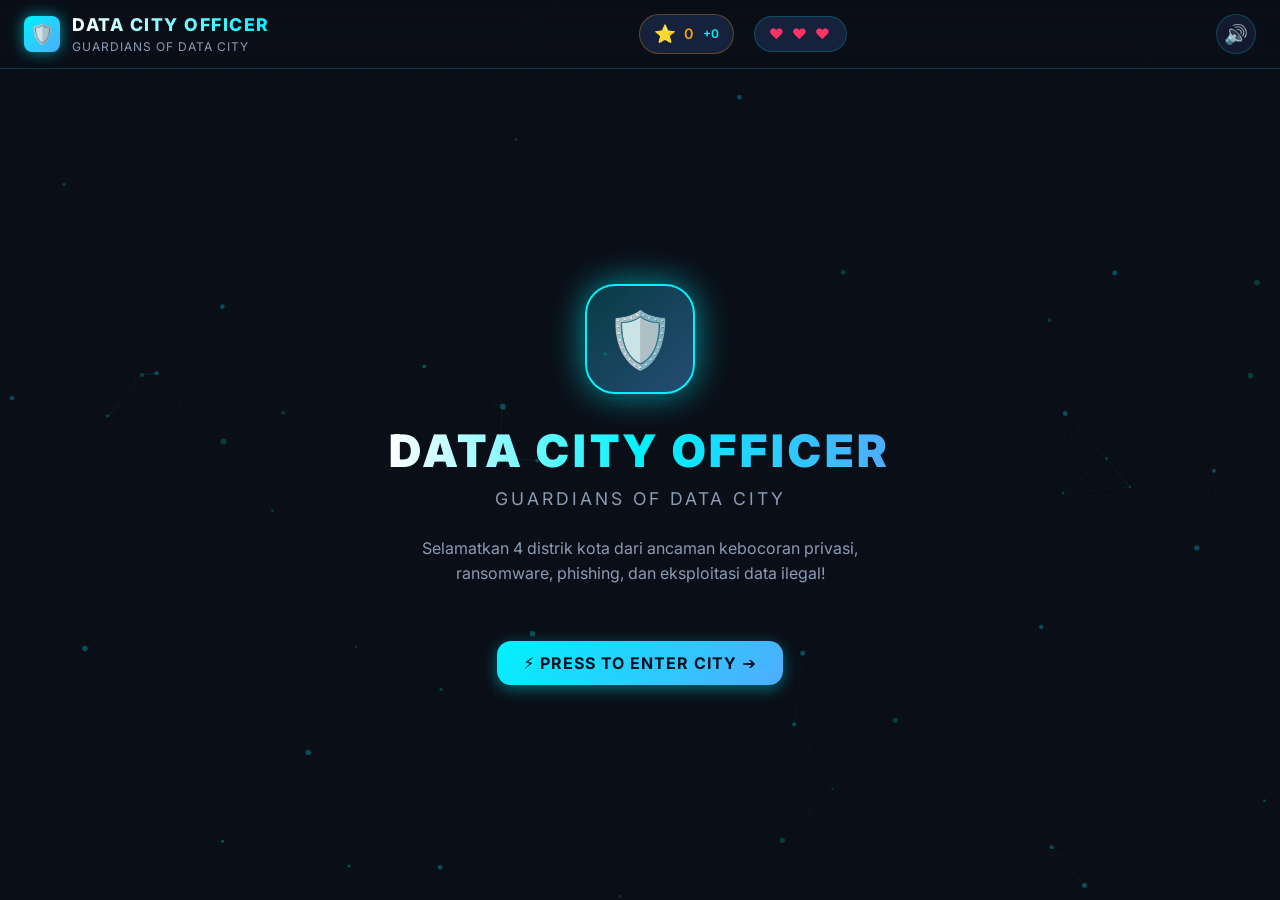
==== index.html @ 6c14eeb2 "initial commit" ====
<!DOCTYPE html>
<html lang="id">

<head>
  <meta charset="UTF-8">
  <meta name="viewport" content="width=device-width, initial-scale=1.0, maximum-scale=1.0, user-scalable=no">
  <title>DATA CITY OFFICER: Guardians of Data City</title>
  <meta name="description"
    content="Game 2D edukatif cybersecurity dan data privacy berbasis browser. Selamatkan Data City dari kebocoran dan penyalahgunaan data!">
  <meta name="keywords" content="cybersecurity game, data privacy, trivia, edukasi keamanan data, data city officer">

  <!-- Modern Font -->
  <link rel="preconnect" href="https://fonts.googleapis.com">
  <link rel="preconnect" href="https://fonts.gstatic.com" crossorigin>
  <link
    href="https://fonts.googleapis.com/css2?family=Inter:wght@400;600;700;800;900&family=JetBrains+Mono:wght@700;800&display=swap"
    rel="stylesheet">

  <!-- Stylesheets -->
  <link rel="stylesheet" href="css/style.css">
  <link rel="stylesheet" href="css/animations.css">
  <link rel="stylesheet" href="css/menu.css">
  <link rel="stylesheet" href="css/map.css">
  <link rel="stylesheet" href="css/quiz.css">
  <link rel="stylesheet" href="css/city.css">
</head>

<body>

  <!-- Cyber Background Canvas -->
  <canvas id="bg-canvas"></canvas>

  <!-- Confetti Canvas -->
  <canvas id="confetti-canvas"></canvas>

  <!-- Red Strobe Overlay for Data Breach -->
  <div id="breach-overlay"></div>

  <!-- Game Over Narrative -->
  <div class="game-over-overlay" id="game-over-overlay" role="alertdialog" aria-modal="true" aria-labelledby="game-over-title" aria-describedby="game-over-narrative" hidden>
    <div class="game-over-narrative" id="game-over-narrative" aria-live="assertive">
      <h2 id="game-over-title">GAME OVER</h2>
      <p class="game-over-line game-over-line-one">Firewall kota gagal bertahan.</p>
      <p class="game-over-line game-over-line-two">Data warga dan informasi pribadi mereka telah bocor ke pihak yang tidak berwenang.</p>
      <p class="game-over-line game-over-line-three">Operasi gagal. Data City berada dalam kondisi darurat.</p>
      <p class="game-over-line game-over-return">Mengembalikanmu ke menu utama...</p>
    </div>
  </div>

  <!-- Toast Notifications Container -->
  <div id="toast-container" aria-live="polite"></div>

  <!-- Main Game Container -->
  <div id="game-app">

    <!-- Global Top Navigation Header -->
    <header class="game-header">
      <div class="header-brand" id="header-brand-logo" role="button" tabindex="0" title="Kembali ke Menu Utama">
        <div class="badge-logo">🛡️</div>
        <div class="brand-titles">
          <span class="brand-title">Data City Officer</span>
          <span class="brand-subtitle">Guardians of Data City</span>
        </div>
      </div>

      <div class="header-stats">
        <div class="stat-pill score-pill" title="Base Score dan Speed Bonus">
          <span class="icon">⭐</span>
          <span id="header-score-val">0</span>
          <span id="header-speed-val" style="font-size:0.75rem; color:var(--cyan); margin-left:2px;">+0</span>
        </div>
        <div class="stat-pill lives-pill" title="Nyawa Officer">
          <span id="header-lives-val">❤️ ❤️ ❤️</span>
        </div>
      </div>

      <div class="header-controls">
        <button class="btn-icon" id="btn-sound-toggle" aria-label="Toggle Sound" title="Suara On/Off">
          🔊
        </button>
      </div>
    </header>

    <!-- Screens Viewport Container -->
    <main id="screens-viewport">

      <!-- ===================================================================
           1. SPLASH SCREEN
           =================================================================== -->
      <section id="screen-splash" class="game-screen active">
        <div class="splash-badge">🛡️</div>
        <div>
          <h1 class="splash-title">DATA CITY OFFICER</h1>
          <p class="splash-subtitle">GUARDIANS OF DATA CITY</p>
        </div>
        <p style="color:var(--text-muted); max-width:480px; font-size:1rem; line-height:1.6;">
          Selamatkan 4 distrik kota dari ancaman kebocoran privasi, ransomware, phishing, dan eksploitasi data ilegal!
        </p>
        <button class="btn-primary splash-press-btn" id="btn-splash-enter">
          ⚡ PRESS TO ENTER CITY ➔
        </button>
      </section>

      <!-- ===================================================================
           2. MAIN MENU SCREEN
           =================================================================== -->
      <section id="screen-menu" class="game-screen">
        <div class="menu-layout">
          <!-- Hero Character Display -->
          <div class="menu-hero">
            <div class="character-card">
              <div class="character-avatar-wrapper floating-anim">
                <!-- SVG Avatar inserted via JS -->
              </div>
              <div class="hero-officer-info">
                <div class="hero-officer-name">Data City Officer</div>
                <div class="hero-officer-role">Cyber Defense Squad</div>
              </div>
            </div>
          </div>

          <!-- Menu Options -->
          <div class="menu-content">
            <div class="menu-header-group">
              <h2 class="menu-main-title">DATA CITY OFFICER</h2>
              <div class="menu-sub-title">GUARDIANS OF DATA CITY</div>
            </div>

            <div class="menu-nav-list">
              <button class="btn-primary menu-btn" id="btn-menu-start">
                <span class="btn-icon-prefix">🚀</span> START NEW MISSION
              </button>
              <button class="btn-secondary menu-btn" id="btn-menu-continue" disabled>
                <span class="btn-icon-prefix">▶️</span> CONTINUE MISSION
              </button>
              <button class="btn-secondary menu-btn" id="btn-menu-tutorial">
                <span class="btn-icon-prefix">📖</span> TUTORIAL & BRIEFING
              </button>
              <button class="btn-secondary menu-btn" id="btn-menu-how">
                <span class="btn-icon-prefix">❓</span> HOW TO PLAY & RULES
              </button>
              <button class="btn-secondary menu-btn" id="btn-menu-settings">
                <span class="btn-icon-prefix">⚙️</span> SETTINGS & STORAGE
              </button>
            </div>

            <div class="menu-footer-info">
              <span>v1.0 Standard Web Game</span>
              <span>4 Districts • 40 Questions</span>
            </div>
          </div>
        </div>
      </section>

      <!-- ===================================================================
           3. TUTORIAL SCREEN
           =================================================================== -->
      <section id="screen-tutorial" class="game-screen">
        <div class="tutorial-card">
          <div class="tutorial-header">
            <h2 style="font-size:1.3rem; color:#fff; display:flex; align-items:center; gap:8px;">
              🛡️ PANDUAN PETUGAS KEAMANAN DATA
            </h2>
            <div class="tutorial-step-indicator" id="tutorial-step-indicator">
              PANDUAN 1 / 6
            </div>
          </div>

          <!-- Slide 1: Cara Menjawab & Keyboard -->
          <div class="tutorial-slide active">
            <div class="tutorial-slide-title">
              <span>🎮</span> 1. Cara Menjawab & Kontrol
            </div>
            <p class="tutorial-slide-desc">
              Pilih salah satu dari 4 opsi jawaban terbaik berdasarkan prinsip keamanan data dan privasi. Kamu dapat
              mengklik jawaban langsung atau menggunakan tombol keyboard:
            </p>
            <div class="tutorial-visual-box">
              <div class="tutorial-key-list">
                <span class="key-badge">1 / A</span> Pilihan A
                <span class="key-badge">2 / B</span> Pilihan B
                <span class="key-badge">3 / C</span> Pilihan C
                <span class="key-badge">4 / D</span> Pilihan D
              </div>
            </div>
          </div>

          <!-- Slide 2: Timer 1:30 Menit -->
          <div class="tutorial-slide">
            <div class="tutorial-slide-title">
              <span>⏱️</span> 2. Batas Waktu 1:30 Menit & Speed Bonus
            </div>
            <p class="tutorial-slide-desc">
              Setiap pertanyaan memiliki batas waktu <strong>1:30 menit (90 detik)</strong>.
            </p>
            <div class="tutorial-visual-box">
              <ul style="list-style:none; display:flex; flex-direction:column; gap:8px;">
                <li>🟢 <strong>1:30–0:21:</strong> Waktu normal. Jawab dalam 30 detik pertama (> 1:00 tersisa) untuk
                  meraih <span style="color:var(--cyan);font-weight:700;">+50 Speed Bonus</span>!</li>
                <li>🟡 <strong>0:20–0:11:</strong> Peringatan (Warning pulse).</li>
                <li>🔴 <strong>0:10–0:00:</strong> Kritis (Critical). Jika mencapai 0:00, jawaban dihitung salah!</li>
              </ul>
            </div>
          </div>

          <!-- Slide 3: Sistem Nyawa (Lives) -->
          <div class="tutorial-slide">
            <div class="tutorial-slide-title">
              <span>❤️</span> 3. Sistem Nyawa (Lives)
            </div>
            <p class="tutorial-slide-desc">
              Officer memulai permainan dengan <strong>3 Nyawa (❤️ ❤️ ❤️)</strong>. Nyawa yang tersisa dibawa ke level
              berikutnya. Setelah menyelesaikan satu stage, Officer mendapat <strong>+1 nyawa</strong> (maksimal 3):
            </p>
            <div class="tutorial-visual-box">
              <ul style="list-style:none; display:flex; flex-direction:column; gap:8px;">
                <li>💔 <strong>Salah 1x:</strong> Mendapat Peringatan Risiko Keamanan Data.</li>
                <li>💔 <strong>Salah 2x:</strong> Security Alert! Skor level berkurang 50%!</li>
                <li>💔 <strong>Salah 3x:</strong> Memicu <strong>DATA BREACH!</strong></li>
              </ul>
            </div>
          </div>

          <!-- Slide 4: Data Breach -->
          <div class="tutorial-slide">
            <div class="tutorial-slide-title">
              <span>🚨</span> 4. Bahaya Data Breach
            </div>
            <p class="tutorial-slide-desc">
              Jika melakukan kesalahan sebanyak 3 kali dalam satu level, sistem keamanan kota lumpuh!
            </p>
            <div class="tutorial-visual-box" style="border-color:var(--crimson);">
              <p style="color:var(--crimson); font-weight:700;">
                Alarm berbunyi dan layar Game Over muncul dengan narasi kebocoran data, lalu kamu dikembalikan ke menu
                utama. Selesaikan stage untuk memulihkan 1 nyawa.
              </p>
            </div>
          </div>

          <!-- Slide 5: Power-Ups (Audit Log & Encryption) -->
          <div class="tutorial-slide">
            <div class="tutorial-slide-title">
              <span>⚡</span> 5. Power-Up Bantuan Officer
            </div>
            <p class="tutorial-slide-desc">
              Setiap level memberikanmu 2 perlengkapan canggih (masing-masing 1x per level):
            </p>
            <div class="tutorial-visual-box">
              <div style="display:flex; flex-direction:column; gap:12px;">
                <div>
                  <strong style="color:var(--cyan);">🔍 AUDIT LOG (Tombol L):</strong> Mengeliminasi 2 opsi jawaban yang
                  salah secara otomatis!
                </div>
                <div>
                  <strong style="color:#a855f7;">🔐 ENCRYPTION (Tombol E):</strong> Membekukan timer selama 7 detik
                  untuk memberikan waktu berpikir ekstra!
                </div>
              </div>
            </div>
          </div>

          <!-- Slide 6: Pangkat & Skor Akhir -->
          <div class="tutorial-slide">
            <div class="tutorial-slide-title">
              <span>🏆</span> 6. Skor & Pangkat Tertinggi
            </div>
            <p class="tutorial-slide-desc">
              Selesaikan 40 pertanyaan di 4 distrik (Hospital, E-Shop, School, Restaurant).
            </p>
            <div class="tutorial-visual-box">
              <div style="display:grid; grid-template-columns:1fr 1fr; gap:10px; width:100%;">
                <div>🥉 0–1000: Rookie Officer</div>
                <div>🥈 1001–2500: Junior Officer</div>
                <div>🥇 2501–3500: Senior Officer</div>
                <div>👑 3501–4000: Chief Data Guardian</div>
              </div>
            </div>
          </div>

          <!-- Tutorial Navigation -->
          <div class="tutorial-nav">
            <button class="btn-secondary" id="btn-tutorial-prev">
              ⬅ KEMBALI
            </button>
            <button class="btn-primary" id="btn-tutorial-next">
              LANJUT ➔
            </button>
          </div>
        </div>
      </section>

      <!-- 2D City Exploration -->
      <section id="screen-city" class="game-screen">
        <div class="city-world" id="city-world">
          <canvas id="city-canvas" aria-label="Data City 2D world"></canvas>
          <div class="city-hud">
            <div class="city-hud-brand">🛡️ DATA CITY OFFICER <span id="city-rank">ROOKIE OFFICER</span></div>
            <div class="city-hud-stats">
              <span>⭐ <b id="city-score">0</b></span>
              <span>✨ <b id="city-xp">0 XP</b></span>
              <span>❤️ <b id="city-lives">3</b></span>
              <div class="city-security-pill"><span>🔐 <b id="city-security">0%</b></span><i><em id="city-security-fill"></em></i></div>
            </div>
            <div class="city-objective">
              <small>CURRENT OBJECTIVE</small>
              <strong id="city-objective-text">Visit Hospital and talk to Dr. Maya.</strong>
            </div>
            <div class="city-hud-actions">
              <button type="button" id="city-map-toggle" aria-label="Show city map">🗺️</button>
              <button type="button" id="city-pause-button" aria-label="Pause game">Ⅱ</button>
            </div>
          </div>
          <div class="city-minimap" id="city-minimap" aria-label="Minimap"></div>
          <div class="city-interact-prompt" id="city-interact-prompt" hidden></div>
          <div class="city-touch-controls" id="city-touch-controls" aria-label="Movement controls">
            <div class="city-dpad">
              <button type="button" data-move="up" aria-label="Move up">▲</button>
              <button type="button" data-move="left" aria-label="Move left">◀</button>
              <button type="button" data-move="down" aria-label="Move down">▼</button>
              <button type="button" data-move="right" aria-label="Move right">▶</button>
            </div>
            <button type="button" id="city-touch-interact">E&nbsp; TALK</button>
          </div>
          <div class="city-dialog-shade" id="city-dialog-shade" hidden>
            <section class="city-dialog" role="dialog" aria-modal="true" aria-labelledby="city-dialog-title">
              <header><span id="city-dialog-avatar">🛡️</span><div><strong id="city-dialog-title">Data City</strong><small id="city-dialog-role"></small></div><button type="button" id="city-dialog-close" aria-label="Close">×</button></header>
              <p id="city-dialog-text"></p>
              <div class="city-dialog-progress" id="city-dialog-progress"></div>
              <footer>
                <button type="button" class="btn-secondary" id="city-dialog-skip">SKIP</button>
                <button type="button" class="btn-secondary" id="city-dialog-next">CONTINUE</button>
                <div class="city-mission-actions" id="city-mission-actions" hidden></div>
              </footer>
            </section>
          </div>
          <div class="city-briefing-shade" id="city-briefing-shade" hidden>
            <section class="city-briefing" role="dialog" aria-modal="true">
              <span id="city-briefing-icon">🛡️</span>
              <small>MISSION START</small>
              <h2 id="city-briefing-district">HOSPITAL SECURITY</h2>
              <p id="city-briefing-title">Pendaftaran Pasien Baru</p>
              <button type="button" class="btn-primary" id="city-briefing-start">START MISSION</button>
              <button type="button" class="btn-secondary" id="city-briefing-cancel">KEMBALI</button>
            </section>
          </div>
          <div class="city-pause-shade" id="city-pause-shade" hidden>
            <section class="city-pause" role="dialog" aria-modal="true">
              <h2>GAME PAUSED</h2>
              <button type="button" class="btn-primary" id="city-resume">RESUME</button>
              <button type="button" class="btn-secondary" id="city-save">SAVE GAME</button>
              <button type="button" class="btn-secondary" id="city-settings">SETTINGS</button>
              <button type="button" class="btn-secondary" id="city-district-map">DISTRICT MAP</button>
              <button type="button" class="btn-secondary" id="city-main-menu">MAIN MENU</button>
            </section>
          </div>
          <div class="city-welcome" id="city-welcome" hidden>
            <strong>WELCOME TO DATA CITY</strong>
            <span>Explore the city. Talk to people. Protect their data.</span>
          </div>
        </div>
      </section>

      <!-- ===================================================================
           4. DATA CITY MAP SCREEN
           =================================================================== -->
      <section id="screen-map" class="game-screen">
        <div class="map-header">
          <div class="map-title-group">
            <h2>PETA DISTRIK DATA CITY</h2>
            <p>Selesaikan setiap level secara berurutan untuk membuka distrik berikutnya.</p>
          </div>
          <div class="map-global-security">
            <div class="global-sec-info">
              <span class="global-sec-label">TOTAL KEAMANAN KOTA</span>
              <span class="global-sec-value" id="global-sec-val">20%</span>
            </div>
          </div>
        </div>

        <!-- 2D Map Grid (Expanded Panoramic Layout) -->
        <div class="city-map-container">
          <!-- Central HQ Node Banner -->
          <div class="district-node-hq">
            <div class="hq-node-card">
              <div class="hq-icon-box">🏢</div>
              <div class="hq-info-box">
                <div class="hq-title">DATA CITY HQ — COMMAND CENTER</div>
                <div class="hq-status-row">
                  <span class="hq-status-badge">CENTRAL FIREWALL</span>
                  <span class="hq-firewall-indicator" id="hq-firewall-status">FIREWALL INTEGRITY: 20%</span>
                </div>
              </div>
            </div>
          </div>

          <!-- 4 District Nodes Panoramic Grid -->
          <div class="districts-grid-container">
            <!-- Hospital Node -->
            <div class="district-node-hospital">
              <div class="district-card" id="card-hospital" tabindex="0">
                <div class="district-card-header">
                  <div class="district-icon-wrapper">🏥</div>
                  <div class="district-badge-status badge-unlocked">UNLOCKED</div>
                </div>
                <div class="district-info-body">
                  <div class="district-name">HOSPITAL</div>
                  <div class="district-topic">Medical Data Privacy</div>
                  <div class="district-npc-hint">👩‍⚕️ Dr. Maya</div>
                </div>
                <div class="district-security-box">
                  <div class="sec-bar-header">
                    <span class="sec-level-label">Security</span>
                    <span class="sec-percent-val">20%</span>
                  </div>
                  <div class="sec-progress-track">
                    <div class="sec-progress-fill danger" style="width: 20%;"></div>
                  </div>
                </div>
                <button class="btn-primary district-action-btn">ENTER DISTRICT</button>
              </div>
            </div>

            <!-- E-Shop Node -->
            <div class="district-node-eshop">
              <div class="district-card" id="card-eshop" tabindex="0">
                <div class="district-card-header">
                  <div class="district-icon-wrapper">🛒</div>
                  <div class="district-badge-status badge-unlocked">UNLOCKED</div>
                </div>
                <div class="district-info-body">
                  <div class="district-name">E-SHOP</div>
                  <div class="district-topic">Customer & Transaction Data</div>
                  <div class="district-npc-hint">👨‍💼 Alex</div>
                </div>
                <div class="district-security-box">
                  <div class="sec-bar-header">
                    <span class="sec-level-label">Security</span>
                    <span class="sec-percent-val">20%</span>
                  </div>
                  <div class="sec-progress-track">
                    <div class="sec-progress-fill danger" style="width: 20%;"></div>
                  </div>
                </div>
                <button class="btn-primary district-action-btn">ENTER DISTRICT</button>
              </div>
            </div>

            <!-- School Node -->
            <div class="district-node-school">
              <div class="district-card" id="card-school" tabindex="0">
                <div class="district-card-header">
                  <div class="district-icon-wrapper">🏫</div>
                  <div class="district-badge-status badge-unlocked">UNLOCKED</div>
                </div>
                <div class="district-info-body">
                  <div class="district-name">SCHOOL</div>
                  <div class="district-topic">Student Data Privacy</div>
                  <div class="district-npc-hint">👩‍🏫 Ms. Rina</div>
                </div>
                <div class="district-security-box">
                  <div class="sec-bar-header">
                    <span class="sec-level-label">Security</span>
                    <span class="sec-percent-val">20%</span>
                  </div>
                  <div class="sec-progress-track">
                    <div class="sec-progress-fill danger" style="width: 20%;"></div>
                  </div>
                </div>
                <button class="btn-primary district-action-btn">ENTER DISTRICT</button>
              </div>
            </div>

            <!-- Restaurant Node -->
            <div class="district-node-restaurant">
              <div class="district-card" id="card-restaurant" tabindex="0">
                <div class="district-card-header">
                  <div class="district-icon-wrapper">🍽️</div>
                  <div class="district-badge-status badge-unlocked">UNLOCKED</div>
                </div>
                <div class="district-info-body">
                  <div class="district-name">RESTAURANT</div>
                  <div class="district-topic">Privacy & Network Security</div>
                  <div class="district-npc-hint">👨‍🍳 Chef Budi</div>
                </div>
                <div class="district-security-box">
                  <div class="sec-bar-header">
                    <span class="sec-level-label">Security</span>
                    <span class="sec-percent-val">20%</span>
                  </div>
                  <div class="sec-progress-track">
                    <div class="sec-progress-fill danger" style="width: 20%;"></div>
                  </div>
                </div>
                <button class="btn-primary district-action-btn">ENTER DISTRICT</button>
              </div>
            </div>
          </div>
        </div>

        <!-- Map Footer -->
        <div class="map-footer">
          <button class="btn-secondary" id="btn-map-back-menu">
            ⬅ MENU UTAMA
          </button>
          <div class="map-progress-summary">
            <button class="btn-secondary" id="btn-map-achievements">
              🏆 ACHIEVEMENTS
            </button>
            <button class="btn-secondary" id="btn-map-return-city">
              🚶 RETURN TO CITY
            </button>
          </div>
        </div>
      </section>

      <!-- ===================================================================
           5. QUIZ / QUESTION SCREEN
           =================================================================== -->
      <section id="screen-quiz" class="game-screen">
        <!-- Top HUD -->
        <div class="quiz-hud">
          <div class="hud-district-info">
            <div class="hud-district-badge" id="hud-district-icon">🏥</div>
            <div class="hud-district-names">
              <div class="hud-district-title" id="hud-district-title">HOSPITAL - LEVEL 1</div>
              <div class="hud-district-sec" id="hud-district-sec">DATA SECURITY: 20%</div>
            </div>
          </div>

          <div class="hud-question-counter" id="hud-question-counter">
            QUESTION 1/5
          </div>

          <!-- Timer Clock -->
          <div class="hud-timer-box normal" id="hud-timer-display" title="Sisa Waktu">
            <span>⏱</span>
            <span id="hud-timer-val">1:30</span>
          </div>
        </div>

        <div
          class="quiz-progress-track"
          id="quiz-progress-track"
          role="progressbar"
          aria-label="Progres pertanyaan level"
          aria-valuemin="0"
          aria-valuemax="5"
          aria-valuenow="0"
        >
          <div class="quiz-progress-fill" id="quiz-progress-fill"></div>
        </div>

        <!-- Question Card -->
        <div class="quiz-main-card" id="quiz-main-card">
          <!-- Scenario Narration -->
          <div class="quiz-scenario-box" id="quiz-scenario">
            Seorang pasien datang ke loket pendaftaran rawat jalan poli umum.
          </div>

          <!-- Question Headline -->
          <div class="quiz-question-text" id="quiz-question-text">
            Data mana yang TIDAK boleh kamu minta?
          </div>

          <!-- 4 Options Grid -->
          <div class="quiz-options-container" id="quiz-options-grid">
            <!-- Options dynamically rendered by JS -->
          </div>
        </div>

        <!-- Bottom Power-ups Bar -->
        <div class="quiz-powerups-bar">
          <div class="powerups-group">
            <button class="btn-powerup" id="btn-powerup-audit" title="Eliminasi 2 pilihan yang salah (Shortcut: L)">
              <span>🔍 AUDIT LOG</span>
              <span class="powerup-count-badge" id="powerup-audit-count">1</span>
            </button>
            <button class="btn-powerup" id="btn-powerup-encrypt" title="Bekukan timer selama 7 detik (Shortcut: E)">
              <span>🔐 ENCRYPTION</span>
              <span class="powerup-count-badge" id="powerup-encrypt-count">1</span>
            </button>
          </div>

          <div class="keyboard-hints">
            ⌨️ Tombol: <strong>1-4</strong> (Jawaban) | <strong>L</strong> (Audit) | <strong>E</strong> (Encrypt)
          </div>
        </div>
      </section>

      <!-- ===================================================================
           6. LEVEL / DISTRICT COMPLETE SCREEN
           =================================================================== -->
      <section id="screen-complete" class="game-screen">
        <div class="complete-card">
          <div class="complete-icon" id="complete-icon">🏆</div>
          <h2 class="complete-title" id="complete-title">LEVEL COMPLETE!</h2>
          <p class="complete-subtitle" id="complete-subtitle">
            Protokol data distrik berhasil dipulihkan!
          </p>

          <div class="complete-stats-grid">
            <div class="stat-box">
              <span class="stat-box-label">SKOR LEVEL INI</span>
              <span class="stat-box-value" id="complete-score-val">500 / 500</span>
            </div>
            <div class="stat-box">
              <span class="stat-box-label">SECURITY RESTORED</span>
              <span class="stat-box-value" id="complete-sec-val">50%</span>
            </div>
            <div class="stat-box">
              <span class="stat-box-label">XP EARNED</span>
              <span class="stat-box-value" id="complete-xp-val">+0 XP</span>
            </div>
          </div>

          <!-- Badge Showcase (When District 100% Complete) -->
          <div class="badge-reward-showcase" id="complete-badge-box" style="display:none;">
            <div class="badge-reward-icon" id="badge-reward-icon">🩺</div>
            <div class="badge-reward-info">
              <span class="badge-reward-tag">BADGE UNLOCKED!</span>
              <span class="badge-reward-name" id="badge-reward-name">Medical Data Guardian</span>
            </div>
          </div>

          <button class="btn-primary" id="btn-complete-continue">
            CONTINUE MISSION ➔
          </button>
        </div>
      </section>

      <!-- ===================================================================
           7. FINAL ENDING & RANKING SCREEN
           =================================================================== -->
      <section id="screen-ending" class="game-screen">
        <div class="ending-card">
          <div class="ending-badge-large">👑</div>
          <h1 class="ending-title">DATA CITY SECURED!</h1>
          <p style="color:var(--text-muted); font-size:1.1rem; max-width:600px;">
            Selamat, Officer! Seluruh 4 distrik kota telah terlindungi dari ancaman kebocoran dan penyalahgunaan data
            siber!
          </p>

          <div class="ending-rank-tag" id="ending-rank-tag">
            CHIEF DATA GUARDIAN
          </div>

          <div class="ending-security">
            <div><strong>DATA CITY SECURITY</strong><b id="ending-security-val">100%</b></div>
            <div class="ending-security-track"><span id="ending-security-fill"></span></div>
          </div>

          <div class="complete-stats-grid" style="max-width:500px;">
            <div class="stat-box">
              <span class="stat-box-label">TOTAL BASE SCORE</span>
              <span class="stat-box-value" id="ending-score-val">4000 / 4000</span>
            </div>
            <div class="stat-box">
              <span class="stat-box-label">SPEED BONUS</span>
              <span class="stat-box-value" id="ending-speed-val">+450</span>
            </div>
          </div>

          <div class="ending-districts-grid">
            <div class="district-secured-pill">
              <span>🏥 Hospital</span>
              <span class="district-secured-check">SECURED ✓</span>
            </div>
            <div class="district-secured-pill">
              <span>🛒 E-Shop</span>
              <span class="district-secured-check">SECURED ✓</span>
            </div>
            <div class="district-secured-pill">
              <span>🏫 School</span>
              <span class="district-secured-check">SECURED ✓</span>
            </div>
            <div class="district-secured-pill">
              <span>🍽️ Restaurant</span>
              <span class="district-secured-check">SECURED ✓</span>
            </div>
          </div>

          <div class="ending-actions">
            <button class="btn-primary" id="btn-ending-play-again">
              🔄 MAIN LAGI
            </button>
            <button class="btn-secondary" id="btn-ending-view-map">
              🗺️ LIHAT PETA KOTA
            </button>
          </div>
        </div>
      </section>

    </main>

    <!-- ===================================================================
         MODALS
         =================================================================== -->

    <!-- District Briefing / NPC Dialogue Modal -->
    <div class="modal-overlay" id="modal-briefing">
      <div class="modal-card">
        <div class="modal-header">
          <div class="modal-title" id="briefing-district-name">
            🏥 HOSPITAL DISTRICT
          </div>
          <button class="btn-icon btn-modal-close" aria-label="Tutup">✕</button>
        </div>
        <div class="modal-body briefing-card">
          <div class="briefing-npc-row">
            <div class="npc-avatar-box" id="briefing-npc-avatar">👩‍⚕️</div>
            <div class="npc-info-header">
              <div class="npc-name" id="briefing-npc-name">Dr. Maya</div>
              <div class="npc-role" id="briefing-npc-role">Chief Medical Officer</div>
            </div>
          </div>
          <div class="dialogue-bubble" id="briefing-npc-quote">
            "Officer! Rumah sakit kami mengalami masalah pengelolaan data pasien..."
          </div>

          <div style="font-weight:700; font-size:0.95rem; margin-top:8px;">PILIH LEVEL MISI:</div>
          <div class="briefing-levels-preview">
            <div class="level-card-option" id="briefing-lvl1-btn" tabindex="0">
              <div class="level-card-header">
                <span class="level-badge-tag" id="briefing-lvl1-badge">LEVEL 1</span>
                <span class="level-status-icon">➔</span>
              </div>
              <div class="level-card-title" id="briefing-lvl1-title">Pendaftaran Pasien Baru</div>
              <div class="level-card-desc" id="briefing-lvl1-desc">5 Pertanyaan Minimisasi Data</div>
            </div>

            <div class="level-card-option locked" id="briefing-lvl2-btn" tabindex="0">
              <div class="level-card-header">
                <span class="level-badge-tag" id="briefing-lvl2-badge">🔒 LOCKED</span>
                <span class="level-status-icon">🔒</span>
              </div>
              <div class="level-card-title" id="briefing-lvl2-title">Perlindungan Data Pasien</div>
              <div class="level-card-desc" id="briefing-lvl2-desc">5 Pertanyaan Enkripsi & Sharing</div>
            </div>
          </div>
        </div>
        <div class="modal-footer">
          <button class="btn-secondary btn-modal-close">KEMBALI KE PETA</button>
        </div>
      </div>
    </div>

    <!-- Answer Feedback Modal -->
    <div class="modal-overlay" id="modal-feedback">
      <div class="modal-card" style="max-width:550px;">
        <div class="modal-body" id="feedback-modal-content">
          <!-- Dynamic feedback inserted here -->
        </div>
        <div class="modal-footer" style="justify-content:center;">
          <button class="btn-primary" id="btn-feedback-continue" style="min-width:200px;">
            LANJUTKAN (CONTINUE) ➔
          </button>
        </div>
      </div>
    </div>

    <!-- How To Play Modal -->
    <div class="modal-overlay" id="modal-how-to-play">
      <div class="modal-card">
        <div class="modal-header">
          <div class="modal-title">📖 ATURAN & CARA BERMAIN</div>
          <button class="btn-icon btn-modal-close" aria-label="Tutup">✕</button>
        </div>
        <div class="modal-body" style="display:flex; flex-direction:column; gap:16px;">
          <div>
            <h3 style="color:var(--cyan); margin-bottom:4px;">🎯 MISI UTAMA</h3>
            <p>Selesaikan 40 skenario keamanan data di 4 distrik (Hospital, E-Shop, School, Restaurant). Setiap distrik
              memiliki 2 level (Data Collection dan Data Protection) yang harus diselesaikan berurutan sebelum distrik
              berikutnya terbuka.</p>
          </div>
          <div>
            <h3 style="color:var(--cyan); margin-bottom:4px;">❤️ SISTEM LIVES & DATA BREACH</h3>
            <p>Setiap level memberikan 3 nyawa. Jika melakukan 3 kesalahan, terjadi <strong>DATA BREACH</strong>:
              data warga bocor, permainan berakhir, lalu kamu dikembalikan ke menu utama.</p>
          </div>
          <div>
            <h3 style="color:var(--cyan); margin-bottom:4px;">⚡ POWER-UPS</h3>
            <p><strong>Audit Log (L):</strong> Membuang 2 jawaban salah.<br><strong>Encryption (E):</strong> Membekukan
              timer selama 7 detik.</p>
          </div>
          <div>
            <h3 style="color:var(--cyan); margin-bottom:4px;">⌨️ TOMBOL CEPAT KEYBOARD</h3>
            <p>1 / A = Opsi A, 2 / B = Opsi B, 3 / C = Opsi C, 4 / D = Opsi D, L = Audit Log, E = Encryption,
              Spasi/Enter = Lanjut.</p>
          </div>
        </div>
        <div class="modal-footer">
          <button class="btn-primary btn-modal-close">MENGERTI</button>
        </div>
      </div>
    </div>

    <!-- Settings & LocalStorage Modal -->
    <div class="modal-overlay" id="modal-settings">
      <div class="modal-card" style="max-width:500px;">
        <div class="modal-header">
          <div class="modal-title">⚙️ PENGATURAN GAME</div>
          <button class="btn-icon btn-modal-close" aria-label="Tutup">✕</button>
        </div>
        <div class="modal-body settings-group">
          <div class="settings-row">
            <div class="settings-label">
              <span class="settings-title">Efek Suara (Audio FX)</span>
              <span class="settings-desc">Synthesizer Web Audio API</span>
            </div>
            <label class="switch">
              <input type="checkbox" id="settings-sound-switch" checked>
              <span class="slider"></span>
            </label>
          </div>

          <div class="settings-row" style="border:none; padding-top:20px;">
            <div class="settings-label">
              <span class="settings-title" style="color:var(--crimson);">Hapus Data Permainan</span>
              <span class="settings-desc">Mereset semua skor dan pencapaian tersimpan</span>
            </div>
            <button class="btn-danger" id="btn-settings-reset" style="padding:8px 16px; font-size:0.85rem;">
              RESET DATA
            </button>
          </div>
        </div>
        <div class="modal-footer">
          <button class="btn-primary btn-modal-close">SIMPAN & TUTUP</button>
        </div>
      </div>
    </div>

    <!-- Reset Confirmation Dialog Modal -->
    <div class="modal-overlay" id="modal-reset-confirm">
      <div class="modal-card" style="max-width:440px;">
        <div class="modal-header">
          <div class="modal-title" style="color:var(--crimson);">⚠️ KONFIRMASI RESET</div>
          <button class="btn-icon btn-modal-close" aria-label="Tutup">✕</button>
        </div>
        <div class="modal-body">
          Apakah kamu yakin ingin menghapus seluruh kemajuan permainan? Semua distrik yang sudah selesai dan skor akan
          kembali ke 0.
        </div>
        <div class="modal-footer">
          <button class="btn-secondary btn-modal-close">BATALKAN</button>
          <button class="btn-danger" id="btn-confirm-reset-yes">YA, RESET SEMUA</button>
        </div>
      </div>
    </div>

    <!-- Achievements Modal -->
    <div class="modal-overlay" id="modal-achievements">
      <div class="modal-card">
        <div class="modal-header">
          <div class="modal-title">🏆 ACHIEVEMENTS & PENCAPAIAN</div>
          <button class="btn-icon btn-modal-close" aria-label="Tutup">✕</button>
        </div>
        <div class="modal-body" id="achievements-list-container">
          <!-- Dynamic achievements inserted here -->
        </div>
        <div class="modal-footer">
          <button class="btn-primary btn-modal-close">TUTUP</button>
        </div>
      </div>
    </div>

  </div>

  <!-- Scripts in exact dependency order -->
  <script src="js/storage.js"></script>
  <script src="js/audio.js"></script>
  <script src="js/questions.js"></script>
  <script src="js/state.js"></script>
  <script src="js/ui.js"></script>
  <script src="js/game.js"></script>
  <script src="js/city.js"></script>
  <script src="js/main.js"></script>

</body>

</html>
---- css/style.css ----
/* ==========================================================================
   DATA CITY OFFICER: GUARDIANS OF DATA CITY
   Base Styles & Design System
   ========================================================================== */

:root {
  /* Color Palette */
  --bg-primary: #0a0e17;
  --bg-secondary: #111a2e;
  --bg-tertiary: #16223b;
  --bg-card: rgba(18, 28, 50, 0.85);
  --bg-glass: rgba(16, 26, 48, 0.7);

  --border-color: rgba(0, 242, 254, 0.2);
  --border-glow: rgba(0, 242, 254, 0.5);
  --border-danger: rgba(255, 51, 102, 0.5);

  /* Cyber Accents */
  --cyan: #00f2fe;
  --cyan-glow: 0 0 15px rgba(0, 242, 254, 0.6);
  --blue: #4facfe;
  --emerald: #00f090;
  --emerald-glow: 0 0 15px rgba(0, 240, 144, 0.6);
  --amber: #f59e0b;
  --amber-glow: 0 0 15px rgba(245, 158, 11, 0.6);
  --crimson: #ff3366;
  --crimson-glow: 0 0 18px rgba(255, 51, 102, 0.7);
  --purple: #9d4edd;

  /* Text */
  --text-main: #f0f6fc;
  --text-muted: #8b9bb4;
  --text-dim: #54657e;
  --text-highlight: #38bdf8;

  /* Typography */
  --font-family: 'Inter', system-ui, -apple-system, BlinkMacSystemFont, "Segoe UI", Roboto, sans-serif;
  --font-mono: 'JetBrains Mono', 'Fira Code', 'Courier New', monospace;

  /* Layout */
  --max-width: 1100px;
  --radius-sm: 8px;
  --radius-md: 14px;
  --radius-lg: 20px;
  --radius-full: 9999px;

  /* Transitions */
  --transition-fast: 0.15s ease;
  --transition-normal: 0.25s cubic-bezier(0.4, 0, 0.2, 1);
  --transition-slow: 0.5s cubic-bezier(0.4, 0, 0.2, 1);
}

/* Reset & Box Sizing */
*,
*::before,
*::after {
  box-sizing: border-box;
  margin: 0;
  padding: 0;
  -webkit-tap-highlight-color: transparent;
}

html,
body {
  width: 100%;
  height: 100%;
  overflow: hidden;
  background-color: var(--bg-primary);
  color: var(--text-main);
  font-family: var(--font-family);
  font-size: 16px;
  line-height: 1.5;
  user-select: none;
  -webkit-user-select: none;
}

/* Background Canvas */
#bg-canvas {
  position: fixed;
  top: 0;
  left: 0;
  width: 100%;
  height: 100%;
  z-index: 0;
  pointer-events: none;
  opacity: 0.7;
}

/* Game Container */
#game-app {
  position: relative;
  width: 100%;
  height: 100%;
  max-width: 1400px;
  margin: 0 auto;
  z-index: 1;
  display: flex;
  flex-direction: column;
  overflow: hidden;
}

/* Top Navigation / Status Header (Global) */
.game-header {
  position: relative;
  z-index: 10;
  display: flex;
  align-items: center;
  justify-content: space-between;
  padding: 12px 24px;
  background: linear-gradient(180deg, rgba(10, 14, 23, 0.95) 0%, rgba(10, 14, 23, 0.7) 100%);
  backdrop-filter: blur(10px);
  border-bottom: 1px solid var(--border-color);
  min-height: 64px;
}

.header-brand {
  display: flex;
  align-items: center;
  gap: 12px;
  cursor: pointer;
}

.badge-logo {
  width: 36px;
  height: 36px;
  background: linear-gradient(135deg, var(--cyan), var(--blue));
  border-radius: var(--radius-sm);
  display: flex;
  align-items: center;
  justify-content: center;
  font-size: 20px;
  box-shadow: var(--cyan-glow);
}

.brand-titles {
  display: flex;
  flex-direction: column;
}

.brand-title {
  font-size: 1.1rem;
  font-weight: 800;
  letter-spacing: 1.5px;
  background: linear-gradient(90deg, #ffffff, var(--cyan));
  -webkit-background-clip: text;
  -webkit-text-fill-color: transparent;
  text-transform: uppercase;
}

.brand-subtitle {
  font-size: 0.75rem;
  letter-spacing: 1px;
  color: var(--text-muted);
  text-transform: uppercase;
}

.header-stats {
  display: flex;
  align-items: center;
  gap: 20px;
}

.stat-pill {
  display: flex;
  align-items: center;
  gap: 8px;
  background: var(--bg-tertiary);
  padding: 6px 14px;
  border-radius: var(--radius-full);
  border: 1px solid var(--border-color);
  font-size: 0.9rem;
  font-weight: 600;
}

.stat-pill .icon {
  font-size: 1.1rem;
}

.stat-pill.score-pill {
  color: var(--amber);
  border-color: rgba(245, 158, 11, 0.3);
}

.stat-pill.lives-pill {
  color: var(--crimson);
  letter-spacing: 2px;
}

.header-controls {
  display: flex;
  align-items: center;
  gap: 10px;
}

@media (max-width: 680px) {
  .game-header {
    padding: 10px 12px;
    min-height: 58px;
    gap: 8px;
  }

  .header-brand {
    gap: 8px;
    min-width: 0;
    flex: 1;
  }

  .badge-logo {
    width: 30px;
    height: 30px;
    font-size: 18px;
  }

  .brand-title {
    font-size: 0.76rem;
    letter-spacing: 0.08em;
    white-space: normal;
    line-height: 1.2;
  }

  .brand-subtitle {
    font-size: 0.52rem;
    letter-spacing: 0.12em;
  }

  .header-stats {
    gap: 8px;
    justify-content: flex-end;
    flex-shrink: 0;
  }

  .stat-pill {
    padding: 4px 8px;
    font-size: 0.72rem;
    gap: 4px;
  }

  .header-controls {
    display: none;
  }
}

@media (max-width: 480px) {
  .game-screen {
    padding: 16px 12px;
  }

  #screen-splash {
    gap: 16px;
  }

  .splash-badge {
    width: 84px;
    height: 84px;
    border-radius: 20px;
    font-size: 42px;
  }

  .splash-title {
    font-size: 2rem;
    letter-spacing: 2px;
  }

  .splash-subtitle {
    font-size: 0.8rem;
    letter-spacing: 1.4px;
  }

  .menu-content {
    padding: 20px 16px;
  }

  .menu-main-title {
    font-size: 1.9rem;
    letter-spacing: 1px;
  }

  .menu-sub-title {
    font-size: 0.8rem;
    letter-spacing: 1.2px;
  }

  .menu-nav-list {
    gap: 8px;
  }

  .menu-btn {
    padding: 12px 14px;
    font-size: 0.82rem;
  }

  .menu-footer-info {
    flex-direction: column;
    gap: 4px;
    align-items: flex-start;
    font-size: 0.68rem;
  }
}

@media (max-width: 360px) {
  .game-header {
    padding-inline: 8px;
  }

  .header-brand {
    display: none;
  }

  .header-stats {
    width: 100%;
    justify-content: space-between;
  }
}

@media (min-width: 769px) {
  #screens-viewport {
    min-height: 0;
    overflow: hidden;
  }

  .game-screen,
  .game-screen.active {
    height: 100%;
    min-height: 0;
  }
}

.btn-icon {
  background: var(--bg-secondary);
  border: 1px solid var(--border-color);
  color: var(--text-main);
  width: 40px;
  height: 40px;
  border-radius: 50%;
  display: flex;
  align-items: center;
  justify-content: center;
  font-size: 1.2rem;
  cursor: pointer;
  transition: all var(--transition-fast);
}

.btn-icon:hover {
  background: var(--bg-tertiary);
  border-color: var(--cyan);
  box-shadow: var(--cyan-glow);
  transform: translateY(-2px);
}

.btn-icon:active {
  transform: translateY(0);
}

/* Screens Wrapper */
#screens-viewport {
  position: relative;
  flex: 1;
  width: 100%;
  height: calc(100% - 64px);
  overflow-y: auto;
  overflow-x: hidden;
}

.game-screen {
  display: none;
  width: 100%;
  min-height: 100%;
  padding: 24px;
  opacity: 0;
  transform: scale(0.98);
  transition: opacity 0.3s ease, transform 0.3s ease;
}

.game-screen.active {
  display: flex;
  flex-direction: column;
  opacity: 1;
  transform: scale(1);
}

#screens-viewport > .game-screen:not(.active) {
  display: none;
}

/* Buttons System */
.btn-primary,
.btn-secondary,
.btn-danger,
.btn-action {
  display: inline-flex;
  align-items: center;
  justify-content: center;
  gap: 10px;
  padding: 12px 26px;
  font-family: var(--font-family);
  font-size: 1rem;
  font-weight: 700;
  text-transform: uppercase;
  letter-spacing: 1px;
  border-radius: var(--radius-md);
  cursor: pointer;
  border: none;
  outline: none;
  position: relative;
  overflow: hidden;
  transition: all var(--transition-normal);
  text-decoration: none;
}

.btn-primary {
  background: linear-gradient(135deg, var(--cyan) 0%, var(--blue) 100%);
  color: #051020;
  box-shadow: 0 4px 15px rgba(0, 242, 254, 0.4);
}

.btn-primary:hover {
  box-shadow: 0 6px 25px rgba(0, 242, 254, 0.7);
  transform: translateY(-2px);
  filter: brightness(1.1);
}

.btn-secondary {
  background: var(--bg-tertiary);
  color: var(--text-main);
  border: 1px solid var(--border-color);
}

.btn-secondary:hover {
  border-color: var(--cyan);
  box-shadow: var(--cyan-glow);
  transform: translateY(-2px);
}

.btn-danger {
  background: linear-gradient(135deg, #ff3366, #e11d48);
  color: #ffffff;
  box-shadow: 0 4px 15px rgba(255, 51, 102, 0.4);
}

.btn-danger:hover {
  box-shadow: 0 6px 20px rgba(255, 51, 102, 0.6);
  transform: translateY(-2px);
}

.btn-action {
  background: linear-gradient(135deg, var(--emerald) 0%, #059669 100%);
  color: #022c22;
  box-shadow: 0 4px 15px rgba(0, 240, 144, 0.4);
}

.btn-action:hover {
  box-shadow: 0 6px 25px rgba(0, 240, 144, 0.7);
  transform: translateY(-2px);
  filter: brightness(1.1);
}

button:disabled,
.btn-primary:disabled,
.btn-secondary:disabled {
  opacity: 0.5;
  cursor: not-allowed;
  transform: none !important;
  box-shadow: none !important;
}

/* Modals */
.modal-overlay {
  position: fixed;
  top: 0;
  left: 0;
  width: 100%;
  height: 100%;
  background: rgba(5, 10, 20, 0.85);
  backdrop-filter: blur(8px);
  z-index: 100;
  display: none;
  align-items: center;
  justify-content: center;
  padding: 20px;
  opacity: 0;
  transition: opacity 0.25s ease;
}

.modal-overlay.active {
  display: flex;
  opacity: 1;
}

.modal-card {
  background: var(--bg-secondary);
  border: 1px solid var(--border-color);
  border-radius: var(--radius-lg);
  max-width: 600px;
  width: 100%;
  max-height: 90vh;
  overflow-y: auto;
  box-shadow: 0 20px 50px rgba(0, 0, 0, 0.7), 0 0 30px rgba(0, 242, 254, 0.2);
  display: flex;
  flex-direction: column;
  position: relative;
  transform: scale(0.95);
  transition: transform 0.25s cubic-bezier(0.4, 0, 0.2, 1);
}

.modal-overlay.active .modal-card {
  transform: scale(1);
}

.modal-header {
  display: flex;
  align-items: center;
  justify-content: space-between;
  padding: 20px 24px;
  border-bottom: 1px solid var(--border-color);
}

.modal-title {
  font-size: 1.3rem;
  font-weight: 700;
  display: flex;
  align-items: center;
  gap: 10px;
  color: var(--cyan);
}

.modal-body {
  padding: 24px;
  color: var(--text-main);
  line-height: 1.6;
}

.modal-footer {
  display: flex;
  align-items: center;
  justify-content: flex-end;
  gap: 14px;
  padding: 16px 24px;
  border-top: 1px solid var(--border-color);
  background: rgba(10, 14, 23, 0.5);
}

/* Toast Notifications */
#toast-container {
  position: fixed;
  bottom: 18px;
  right: 18px;
  z-index: 200;
  display: flex;
  flex-direction: column;
  gap: 10px;
  pointer-events: none;
}

.toast {
  pointer-events: auto;
  display: flex;
  align-items: center;
  gap: 10px;
  background: var(--bg-secondary);
  border: 1px solid var(--border-color);
  border-left: 4px solid var(--cyan);
  padding: 10px 14px;
  border-radius: var(--radius-sm);
  color: var(--text-main);
  box-shadow: 0 8px 24px rgba(0, 0, 0, 0.5), 0 0 15px rgba(0, 242, 254, 0.2);
  min-width: 210px;
  max-width: 300px;
  animation: toastSlideIn 0.3s cubic-bezier(0.4, 0, 0.2, 1) forwards;
}

.toast.toast-achievement {
  border-left-color: var(--amber);
  box-shadow: 0 8px 24px rgba(0, 0, 0, 0.5), var(--amber-glow);
}

.toast.toast-danger {
  border-left-color: var(--crimson);
  box-shadow: 0 8px 24px rgba(0, 0, 0, 0.5), var(--crimson-glow);
}

.toast-icon {
  font-size: 1.2rem;
  flex-shrink: 0;
}

.toast-content {
  display: flex;
  flex-direction: column;
  gap: 2px;
}

.toast-title {
  font-weight: 700;
  font-size: 0.78rem;
}

.toast-desc {
  font-size: 0.68rem;
  color: var(--text-muted);
  line-height: 1.35;
}

@media (max-width: 480px) {
  #toast-container {
    right: 12px;
    bottom: 12px;
    left: 12px;
    align-items: stretch;
  }

  .toast {
    min-width: 0;
    max-width: none;
    width: 100%;
    padding: 9px 12px;
  }
}

/* Focus and Accessibility */
:focus-visible {
  outline: 2px solid var(--cyan);
  outline-offset: 3px;
}

/* Scrollbar styling */
::-webkit-scrollbar {
  width: 8px;
  height: 8px;
}

::-webkit-scrollbar-track {
  background: var(--bg-primary);
}

::-webkit-scrollbar-thumb {
  background: var(--bg-tertiary);
  border-radius: var(--radius-full);
  border: 2px solid var(--bg-primary);
}

::-webkit-scrollbar-thumb:hover {
  background: var(--cyan);
}

background: var(--cyan);
}
---- css/animations.css ----
/* ==========================================================================
   DATA CITY OFFICER: GUARDIANS OF DATA CITY
   Animations & Keyframes
   ========================================================================== */

/* Toast Animation */
@keyframes toastSlideIn {
  from {
    opacity: 0;
    transform: translateX(50px) scale(0.9);
  }
  to {
    opacity: 1;
    transform: translateX(0) scale(1);
  }
}

/* Pulsing Glows */
@keyframes pulseGlowCyan {
  0%, 100% {
    box-shadow: 0 0 15px rgba(0, 242, 254, 0.4);
  }
  50% {
    box-shadow: 0 0 28px rgba(0, 242, 254, 0.85);
  }
}

@keyframes pulseGlowRed {
  0%, 100% {
    box-shadow: 0 0 15px rgba(255, 51, 102, 0.4);
  }
  50% {
    box-shadow: 0 0 30px rgba(255, 51, 102, 0.95);
  }
}

@keyframes pulseGlowGreen {
  0%, 100% {
    box-shadow: 0 0 15px rgba(0, 240, 144, 0.4);
  }
  50% {
    box-shadow: 0 0 30px rgba(0, 240, 144, 0.95);
  }
}

/* Screen Shake for Wrong Answer / Alert */
@keyframes shakeScreen {
  0%, 100% { transform: translate(0, 0); }
  10%, 30%, 50%, 70%, 90% { transform: translate(-6px, 2px); }
  20%, 40%, 60%, 80% { transform: translate(6px, -2px); }
}

.shake-active {
  animation: shakeScreen 0.5s ease-in-out;
}

/* Violent Breach Shake */
@keyframes breachShake {
  0%, 100% { transform: translate(0, 0) scale(1); }
  10% { transform: translate(-10px, -8px) scale(1.02); }
  20% { transform: translate(12px, 8px) scale(0.99); }
  30% { transform: translate(-12px, 4px) scale(1.01); }
  40% { transform: translate(8px, -10px) scale(1.02); }
  50% { transform: translate(-8px, 10px) scale(0.98); }
  60% { transform: translate(10px, -6px) scale(1.01); }
  70% { transform: translate(-10px, 8px) scale(1); }
  80% { transform: translate(6px, -8px) scale(1.01); }
  90% { transform: translate(-4px, 4px) scale(1); }
}

.breach-shake-active {
  animation: breachShake 0.8s ease-in-out infinite;
}

/* Red Strobe Overlay for Data Breach */
@keyframes redStrobe {
  0%, 100% {
    opacity: 0;
  }
  50% {
    opacity: 0.65;
  }
}

#breach-overlay {
  position: fixed;
  top: 0;
  left: 0;
  width: 100%;
  height: 100%;
  background: radial-gradient(circle, rgba(255, 0, 50, 0.5) 0%, rgba(180, 0, 30, 0.85) 100%);
  pointer-events: none;
  z-index: 999;
  display: none;
}

#breach-overlay.active {
  display: block;
  animation: redStrobe 0.4s ease-in-out infinite;
}

.game-over-overlay[hidden] {
  display: none;
}

.game-over-overlay {
  position: fixed;
  z-index: 1001;
  inset: 0;
  display: grid;
  place-items: center;
  padding: 24px;
  color: #f0f6fc;
  background: #000;
  text-align: center;
}

.game-over-narrative {
  width: min(100%, 760px);
}

.game-over-narrative h2,
.game-over-line {
  opacity: 0;
  animation: gameOverReveal .7s ease-out forwards;
}

.game-over-narrative h2 {
  margin-bottom: 28px;
  color: #ff456b;
  font-size: clamp(2.5rem, 9vw, 5rem);
  font-weight: 900;
  letter-spacing: .12em;
  text-shadow: 0 0 28px #ff174488;
  animation-delay: .3s;
}

.game-over-line {
  margin: 0 auto 18px;
  color: #d7e0ec;
  font-size: clamp(1rem, 3vw, 1.35rem);
  line-height: 1.7;
}

.game-over-line-one { animation-delay: 1.4s; }
.game-over-line-two { animation-delay: 2.8s; }
.game-over-line-three { animation-delay: 4.2s; }

.game-over-return {
  margin-top: 34px;
  color: #8291a7;
  font-size: .95rem;
  animation-delay: 5.7s;
}

@keyframes gameOverReveal {
  from { opacity: 0; transform: translateY(12px); }
  to { opacity: 1; transform: translateY(0); }
}

/* Glitch Effect */
@keyframes glitchText {
  0% {
    transform: translate(0);
    text-shadow: -2px 0 #ff3366, 2px 0 #00f2fe;
  }
  25% {
    transform: translate(-3px, 2px);
    text-shadow: 2px -1px #ff3366, -2px 1px #00f2fe;
  }
  50% {
    transform: translate(2px, -2px);
    text-shadow: -2px 2px #ff3366, 2px -2px #00f2fe;
  }
  75% {
    transform: translate(-2px, -1px);
    text-shadow: 1px 2px #ff3366, -1px -2px #00f2fe;
  }
  100% {
    transform: translate(0);
    text-shadow: -2px 0 #ff3366, 2px 0 #00f2fe;
  }
}

.glitch-text {
  animation: glitchText 0.2s steps(2, start) infinite;
}

/* Floating Animation */
@keyframes floatY {
  0%, 100% {
    transform: translateY(0);
  }
  50% {
    transform: translateY(-8px);
  }
}

.floating-anim {
  animation: floatY 3s ease-in-out infinite;
}

/* Character Idle Breathing */
@keyframes officerBreathe {
  0%, 100% {
    transform: translateY(0) scale(1);
  }
  50% {
    transform: translateY(-4px) scale(1.01);
  }
}

.character-avatar.idle {
  animation: officerBreathe 3s ease-in-out infinite;
}

/* Victory Jump */
@keyframes victoryJump {
  0%, 100% {
    transform: translateY(0) scale(1);
  }
  30% {
    transform: translateY(-18px) scale(1.05);
  }
  50% {
    transform: translateY(-6px) scale(1);
  }
  70% {
    transform: translateY(-14px) scale(1.03);
  }
}

.character-avatar.victory {
  animation: victoryJump 1s cubic-bezier(0.175, 0.885, 0.32, 1.275) infinite;
}

/* Worried Shake */
@keyframes worriedTremble {
  0%, 100% { transform: translateX(0); }
  25% { transform: translateX(-2px) rotate(-1deg); }
  75% { transform: translateX(2px) rotate(1deg); }
}

.character-avatar.worried {
  animation: worriedTremble 0.6s ease-in-out infinite;
}

/* Shocked Freeze */
@keyframes shockedGasp {
  0%, 100% { transform: scale(1.08) translateY(-4px); }
  50% { transform: scale(1.05) translateY(-2px); }
}

.character-avatar.shocked {
  animation: shockedGasp 0.4s ease-in-out infinite;
}

/* Question Entrance */
@keyframes questionIn {
  from {
    opacity: 0;
    transform: translateY(20px) scale(0.97);
  }
  to {
    opacity: 1;
    transform: translateY(0) scale(1);
  }
}

.question-card-anim {
  animation: questionIn 0.35s cubic-bezier(0.16, 1, 0.3, 1) forwards;
}

/* Timer warning blink */
@keyframes timerBlinkWarning {
  0%, 100% { opacity: 1; color: var(--amber); }
  50% { opacity: 0.5; color: #fff; }
}

@keyframes timerBlinkCritical {
  0%, 100% { opacity: 1; color: var(--crimson); transform: scale(1.05); }
  50% { opacity: 0.4; color: #fff; transform: scale(0.95); }
}

.timer-warning {
  animation: timerBlinkWarning 0.8s ease infinite;
}

.timer-critical {
  animation: timerBlinkCritical 0.4s ease infinite;
}

/* Option Eliminated Strike */
@keyframes eliminateStrike {
  0% {
    opacity: 1;
    transform: scale(1);
  }
  50% {
    transform: scale(0.95);
    filter: grayscale(80%);
  }
  100% {
    opacity: 0.35;
    transform: scale(0.96);
    filter: grayscale(100%);
  }
}

.option-eliminated {
  animation: eliminateStrike 0.4s ease forwards;
  pointer-events: none !important;
  cursor: not-allowed !important;
}

/* Confetti container */
#confetti-canvas {
  position: fixed;
  top: 0;
  left: 0;
  width: 100%;
  height: 100%;
  pointer-events: none;
  z-index: 150;
}
---- css/menu.css ----
/* ==========================================================================
   DATA CITY OFFICER: GUARDIANS OF DATA CITY
   Main Menu, Splash Screen, Tutorial, and Modals
   ========================================================================== */

/* Splash Screen */
#screen-splash {
  display: flex;
  align-items: center;
  justify-content: center;
  flex-direction: column;
  height: 100%;
  text-align: center;
  gap: 24px;
}

.splash-badge {
  width: 110px;
  height: 110px;
  background: linear-gradient(135deg, rgba(0, 242, 254, 0.2), rgba(79, 172, 254, 0.4));
  border: 2px solid var(--cyan);
  border-radius: 30px;
  display: flex;
  align-items: center;
  justify-content: center;
  font-size: 55px;
  box-shadow: 0 0 35px rgba(0, 242, 254, 0.6);
  animation: pulseGlowCyan 2.5s infinite;
}

.splash-title {
  font-size: 2.8rem;
  font-weight: 900;
  letter-spacing: 4px;
  background: linear-gradient(90deg, #fff 0%, var(--cyan) 50%, var(--blue) 100%);
  -webkit-background-clip: text;
  -webkit-text-fill-color: transparent;
  text-transform: uppercase;
}

.splash-subtitle {
  font-size: 1.1rem;
  color: var(--text-muted);
  letter-spacing: 3px;
  text-transform: uppercase;
}

.splash-press-btn {
  margin-top: 30px;
  animation: pulseGlowCyan 1.5s infinite;
}

/* Main Menu Screen */
#screen-menu {
  display: flex;
  flex-direction: column;
  align-items: center;
  justify-content: center;
  height: 100%;
  position: relative;
}

.menu-layout {
  display: grid;
  grid-template-columns: 1fr 1fr;
  align-items: center;
  gap: 40px;
  width: 100%;
  max-width: 1000px;
  margin: auto 0;
}

.menu-hero {
  display: flex;
  flex-direction: column;
  align-items: center;
  text-align: center;
}

.character-card {
  position: relative;
  background: radial-gradient(circle at center, rgba(0, 242, 254, 0.15) 0%, rgba(10, 14, 23, 0) 70%);
  border-radius: var(--radius-lg);
  padding: 20px;
  display: flex;
  flex-direction: column;
  align-items: center;
}

.character-avatar-wrapper {
  width: 190px;
  height: 190px;
  margin-bottom: 12px;
}

.character-avatar {
  width: 100%;
  height: 100%;
  filter: drop-shadow(0 10px 20px rgba(0, 242, 254, 0.3));
  transition: transform 0.3s ease;
}

.hero-officer-info {
  margin-top: 10px;
}

.hero-officer-name {
  font-size: 1.2rem;
  font-weight: 800;
  color: #fff;
  letter-spacing: 1px;
}

.hero-officer-role {
  font-size: 0.85rem;
  color: var(--cyan);
  font-weight: 600;
  text-transform: uppercase;
  letter-spacing: 1.5px;
}

.menu-content {
  display: flex;
  flex-direction: column;
  gap: 20px;
  background: var(--bg-card);
  backdrop-filter: blur(12px);
  padding: 36px;
  border-radius: var(--radius-lg);
  border: 1px solid var(--border-color);
  box-shadow: 0 15px 35px rgba(0, 0, 0, 0.5);
}

.menu-header-group {
  text-align: left;
}

.menu-main-title {
  font-size: 2.2rem;
  font-weight: 900;
  letter-spacing: 2px;
  background: linear-gradient(135deg, #ffffff 30%, var(--cyan) 100%);
  -webkit-background-clip: text;
  -webkit-text-fill-color: transparent;
  line-height: 1.1;
}

.menu-sub-title {
  font-size: 0.95rem;
  font-weight: 600;
  color: var(--blue);
  letter-spacing: 2px;
  margin-top: 6px;
  text-transform: uppercase;
}

.menu-nav-list {
  display: flex;
  flex-direction: column;
  gap: 12px;
  margin-top: 10px;
}

.menu-btn {
  width: 100%;
  justify-content: flex-start;
  padding: 14px 20px;
  font-size: 1rem;
}

.menu-btn .btn-icon-prefix {
  font-size: 1.25rem;
  width: 28px;
  display: flex;
  align-items: center;
  justify-content: center;
}

.menu-footer-info {
  margin-top: 10px;
  font-size: 0.8rem;
  color: var(--text-dim);
  display: flex;
  justify-content: space-between;
}

/* Tutorial Screen / Walkthrough */
#screen-tutorial {
  display: flex;
  flex-direction: column;
  max-width: 900px;
  margin: 0 auto;
  height: 100%;
  justify-content: center;
}

.tutorial-card {
  background: var(--bg-card);
  border: 1px solid var(--border-color);
  border-radius: var(--radius-lg);
  padding: 32px;
  box-shadow: 0 15px 40px rgba(0, 0, 0, 0.6);
  display: flex;
  flex-direction: column;
  gap: 24px;
}

.tutorial-header {
  display: flex;
  align-items: center;
  justify-content: space-between;
  border-bottom: 1px solid var(--border-color);
  padding-bottom: 16px;
}

.tutorial-step-indicator {
  font-size: 0.9rem;
  color: var(--cyan);
  font-weight: 700;
  letter-spacing: 1px;
}

.tutorial-slide {
  display: none;
  flex-direction: column;
  gap: 16px;
  min-height: 260px;
  justify-content: center;
}

.tutorial-slide.active {
  display: flex;
  animation: questionIn 0.3s ease;
}

.tutorial-slide-title {
  font-size: 1.4rem;
  font-weight: 800;
  color: #fff;
  display: flex;
  align-items: center;
  gap: 12px;
}

.tutorial-slide-desc {
  font-size: 1.05rem;
  color: var(--text-main);
  line-height: 1.7;
}

.tutorial-visual-box {
  background: var(--bg-tertiary);
  border: 1px dashed var(--border-color);
  border-radius: var(--radius-md);
  padding: 18px;
  display: flex;
  align-items: center;
  gap: 20px;
}

.tutorial-key-list {
  display: flex;
  gap: 12px;
  flex-wrap: wrap;
}

.key-badge {
  background: var(--bg-secondary);
  border: 1px solid var(--border-color);
  color: var(--cyan);
  font-family: var(--font-mono);
  font-weight: 700;
  padding: 4px 10px;
  border-radius: var(--radius-sm);
  box-shadow: 0 2px 5px rgba(0, 0, 0, 0.4);
}

.tutorial-nav {
  display: flex;
  justify-content: space-between;
  align-items: center;
  border-top: 1px solid var(--border-color);
  padding-top: 18px;
}

/* Settings Modal Elements */
.settings-group {
  display: flex;
  flex-direction: column;
  gap: 20px;
}

.settings-row {
  display: flex;
  align-items: center;
  justify-content: space-between;
  padding: 12px 0;
  border-bottom: 1px solid rgba(255, 255, 255, 0.05);
}

.settings-label {
  display: flex;
  flex-direction: column;
}

.settings-title {
  font-weight: 700;
  font-size: 1rem;
}

.settings-desc {
  font-size: 0.8rem;
  color: var(--text-muted);
}

/* Toggle Switch */
.switch {
  position: relative;
  display: inline-block;
  width: 54px;
  height: 28px;
}

.switch input {
  opacity: 0;
  width: 0;
  height: 0;
}

.slider {
  position: absolute;
  cursor: pointer;
  top: 0;
  left: 0;
  right: 0;
  bottom: 0;
  background-color: var(--bg-tertiary);
  transition: .3s;
  border-radius: 34px;
  border: 1px solid var(--border-color);
}

.slider:before {
  position: absolute;
  content: "";
  height: 20px;
  width: 20px;
  left: 3px;
  bottom: 3px;
  background-color: var(--text-muted);
  transition: .3s;
  border-radius: 50%;
}

input:checked+.slider {
  background-color: var(--cyan);
  border-color: var(--cyan);
  box-shadow: var(--cyan-glow);
}

input:checked+.slider:before {
  transform: translateX(26px);
  background-color: #051020;
}

/* Briefing / NPC Dialogue Modal */
.briefing-card {
  display: flex;
  flex-direction: column;
  gap: 20px;
}

.briefing-npc-row {
  display: flex;
  align-items: center;
  gap: 20px;
}

.npc-avatar-box {
  width: 90px;
  height: 90px;
  border-radius: 50%;
  border: 2px solid var(--cyan);
  box-shadow: var(--cyan-glow);
  background: var(--bg-tertiary);
  display: flex;
  align-items: center;
  justify-content: center;
  font-size: 40px;
  flex-shrink: 0;
  overflow: hidden;
}

.npc-info-header {
  display: flex;
  flex-direction: column;
}

.npc-name {
  font-size: 1.4rem;
  font-weight: 800;
  color: #fff;
}

.npc-role {
  font-size: 0.85rem;
  color: var(--cyan);
  font-weight: 600;
  text-transform: uppercase;
  letter-spacing: 1px;
}

.dialogue-bubble {
  background: var(--bg-tertiary);
  border: 1px solid var(--border-color);
  border-radius: var(--radius-md);
  padding: 20px;
  position: relative;
  font-size: 1.05rem;
  line-height: 1.7;
  color: var(--text-main);
  box-shadow: 0 5px 15px rgba(0, 0, 0, 0.3);
}

.dialogue-bubble::before {
  content: '';
  position: absolute;
  top: -10px;
  left: 40px;
  border-width: 0 10px 10px 10px;
  border-style: solid;
  border-color: transparent transparent var(--bg-tertiary) transparent;
}

.briefing-levels-preview {
  display: grid;
  grid-template-columns: 1fr 1fr;
  gap: 16px;
  margin-top: 10px;
}

.level-card-option {
  background: var(--bg-secondary);
  border: 1px solid var(--border-color);
  border-radius: var(--radius-md);
  padding: 16px;
  display: flex;
  flex-direction: column;
  gap: 8px;
  cursor: pointer;
  transition: all var(--transition-normal);
}

.level-card-option:hover:not(.locked) {
  border-color: var(--cyan);
  box-shadow: var(--cyan-glow);
  transform: translateY(-2px);
}

.level-card-option.locked {
  opacity: 0.5;
  cursor: not-allowed;
}

.level-card-header {
  display: flex;
  align-items: center;
  justify-content: space-between;
}

.level-badge-tag {
  font-size: 0.75rem;
  font-weight: 800;
  padding: 2px 8px;
  border-radius: var(--radius-sm);
  background: rgba(0, 242, 254, 0.15);
  color: var(--cyan);
}

.level-status-icon {
  font-size: 1.1rem;
}

.level-card-title {
  font-size: 1rem;
  font-weight: 700;
  color: #fff;
}

.level-card-desc {
  font-size: 0.8rem;
  color: var(--text-muted);
}

@media (max-height: 760px) {
  #screen-menu {
    padding-block: 12px;
  }

  .menu-layout {
    gap: 24px;
  }

  .character-avatar-wrapper {
    width: 140px;
    height: 140px;
  }

  .menu-content {
    gap: 10px;
    padding: 20px;
  }

  .menu-main-title {
    font-size: 1.8rem;
  }

  .menu-nav-list {
    gap: 6px;
    margin-top: 4px;
  }

  .menu-btn {
    min-height: 44px;
    padding: 8px 14px;
    font-size: 0.86rem;
  }

  .menu-footer-info {
    margin-top: 2px;
  }
}

@media (min-width: 769px) and (max-height: 600px) {
  #screen-splash {
    gap: 8px;
  }

  .splash-badge {
    width: 64px;
    height: 64px;
    border-radius: 18px;
    font-size: 34px;
  }

  .splash-title {
    font-size: 1.8rem;
    letter-spacing: 2px;
  }

  .splash-subtitle {
    font-size: 0.8rem;
  }

  .splash-press-btn {
    margin-top: 4px;
    padding: 9px 16px;
  }

  #screen-menu {
    padding-block: 8px;
  }

  .menu-layout {
    gap: 12px;
  }

  .character-avatar-wrapper {
    width: 88px;
    height: 88px;
    margin-bottom: 4px;
  }

  .character-card {
    padding: 8px;
  }

  .hero-officer-info {
    margin-top: 4px;
  }

  .menu-content {
    gap: 6px;
    padding: 12px;
  }

  .menu-main-title {
    font-size: 1.35rem;
  }

  .menu-sub-title {
    font-size: 0.72rem;
    margin-top: 2px;
  }

  .menu-nav-list {
    gap: 4px;
    margin-top: 2px;
  }

  .menu-btn {
    min-height: 34px;
    padding: 5px 9px;
    font-size: 0.72rem;
  }

  .menu-btn .btn-icon-prefix {
    font-size: 0.95rem;
    width: 20px;
  }

  .menu-footer-info {
    margin-top: 0;
    font-size: 0.65rem;
  }
}

@media (max-width: 360px) {
  #screen-menu {
    padding-block: 2px;
  }

  .menu-content {
    padding-block: 16px;
  }

  .menu-nav-list {
    gap: 4px;
  }

  .menu-footer-info {
    display: none;
  }
}
---- css/map.css ----
/* ==========================================================================
   DATA CITY OFFICER: GUARDIANS OF DATA CITY
   Expanded Panoramic District Map Menu & Security Command Center
   ========================================================================== */

#screen-map {
  display: flex;
  flex-direction: column;
  height: 100%;
  max-width: 1400px;
  width: 100%;
  margin: 0 auto;
  gap: 16px;
  justify-content: flex-start;
  overflow-y: auto;
  padding-bottom: 24px;
}

/* Custom Sleek Cyber Scrollbar */
#screen-map::-webkit-scrollbar {
  width: 6px;
}
#screen-map::-webkit-scrollbar-track {
  background: rgba(10, 14, 23, 0.5);
}
#screen-map::-webkit-scrollbar-thumb {
  background: var(--cyan);
  border-radius: var(--radius-full);
}

.map-header {
  display: flex;
  align-items: center;
  justify-content: space-between;
  background: var(--bg-card);
  padding: 14px 24px;
  border-radius: var(--radius-md);
  border: 1px solid var(--border-color);
  backdrop-filter: blur(8px);
  flex-shrink: 0;
}

.map-title-group h2 {
  font-size: 1.4rem;
  font-weight: 800;
  color: #fff;
  letter-spacing: 1px;
}

.map-title-group p {
  font-size: 0.82rem;
  color: var(--text-muted);
}

.map-global-security {
  display: flex;
  align-items: center;
  gap: 16px;
}

.global-sec-info {
  display: flex;
  flex-direction: column;
  align-items: flex-end;
}

.global-sec-label {
  font-size: 0.72rem;
  text-transform: uppercase;
  letter-spacing: 1px;
  color: var(--text-muted);
}

.global-sec-value {
  font-size: 1.3rem;
  font-weight: 800;
  color: var(--cyan);
}

/* Expanded 2D Map Container */
.city-map-container {
  position: relative;
  flex: 1;
  background: radial-gradient(circle at center, rgba(17, 26, 46, 0.95) 0%, rgba(10, 14, 23, 0.98) 100%);
  border: 1px solid var(--border-color);
  border-radius: var(--radius-lg);
  padding: 20px 24px;
  display: flex;
  flex-direction: column;
  gap: 18px;
  box-shadow: inset 0 0 50px rgba(0, 242, 254, 0.08);
  overflow: visible;
}

/* Connecting Cyber Circuit Lines */
.map-grid-circuit {
  position: absolute;
  top: 0;
  left: 0;
  width: 100%;
  height: 100%;
  pointer-events: none;
  opacity: 0.25;
}

/* Central HQ Command Center Banner */
.district-node-hq {
  width: 100%;
  display: flex;
  justify-content: center;
  position: relative;
  z-index: 5;
}

.hq-node-card {
  width: 100%;
  max-width: 850px;
  background: linear-gradient(135deg, rgba(16, 26, 48, 0.95), rgba(10, 14, 23, 0.95));
  border: 1px solid var(--cyan);
  border-radius: var(--radius-md);
  padding: 12px 24px;
  display: flex;
  align-items: center;
  justify-content: center;
  gap: 18px;
  box-shadow: 0 0 25px rgba(0, 242, 254, 0.2);
}

.hq-icon-box {
  width: 44px;
  height: 44px;
  border-radius: 50%;
  background: var(--bg-tertiary);
  border: 1px solid var(--cyan);
  display: flex;
  align-items: center;
  justify-content: center;
  font-size: 24px;
  box-shadow: var(--cyan-glow);
  animation: pulseGlowCyan 3s infinite;
  flex-shrink: 0;
}

.hq-info-box {
  display: flex;
  flex-direction: column;
  gap: 2px;
}

.hq-title {
  font-size: 1.05rem;
  font-weight: 900;
  color: #fff;
  letter-spacing: 1px;
}

.hq-status-row {
  display: flex;
  align-items: center;
  gap: 12px;
}

.hq-status-badge {
  font-size: 0.7rem;
  font-weight: 800;
  color: var(--cyan);
  background: rgba(0, 242, 254, 0.12);
  padding: 2px 8px;
  border-radius: var(--radius-full);
  border: 1px solid rgba(0, 242, 254, 0.3);
}

.hq-firewall-indicator {
  font-size: 0.75rem;
  font-weight: 700;
  color: var(--text-muted);
}

/* 4 Districts Panoramic Grid */
.districts-grid-container {
  display: grid;
  grid-template-columns: repeat(4, 1fr);
  gap: 16px;
  width: 100%;
  position: relative;
  z-index: 5;
}

@media (max-width: 1080px) {
  .districts-grid-container {
    grid-template-columns: repeat(2, 1fr);
  }
}

@media (max-width: 600px) {
  .districts-grid-container {
    grid-template-columns: 1fr;
  }
}

@media (min-width: 769px) {
  .districts-grid-container {
    grid-template-columns: repeat(4, minmax(0, 1fr));
  }
}

/* District Card Component */
.district-card {
  width: 100%;
  background: var(--bg-card);
  border: 1px solid var(--border-color);
  border-radius: var(--radius-md);
  padding: 18px 16px;
  display: flex;
  flex-direction: column;
  gap: 12px;
  position: relative;
  backdrop-filter: blur(10px);
  cursor: pointer;
  transition: all var(--transition-normal);
  box-shadow: 0 8px 22px rgba(0, 0, 0, 0.45);
  user-select: none;
}

.district-card:hover:not(.locked) {
  transform: translateY(-4px) scale(1.01);
  border-color: var(--cyan);
  box-shadow: 0 12px 30px rgba(0, 242, 254, 0.35);
}

.district-card.locked {
  opacity: 0.6;
  filter: grayscale(40%);
  cursor: not-allowed;
  border-color: rgba(255, 255, 255, 0.1);
}

.district-card.completed {
  border-color: var(--emerald);
  box-shadow: 0 8px 25px rgba(0, 240, 144, 0.25);
}

.district-card-header {
  display: flex;
  align-items: center;
  justify-content: space-between;
}

.district-icon-wrapper {
  width: 48px;
  height: 48px;
  border-radius: var(--radius-sm);
  background: var(--bg-tertiary);
  border: 1px solid var(--border-color);
  display: flex;
  align-items: center;
  justify-content: center;
  font-size: 26px;
}

.district-card.completed .district-icon-wrapper {
  border-color: var(--emerald);
  box-shadow: var(--emerald-glow);
}

.district-badge-status {
  font-size: 0.72rem;
  font-weight: 800;
  padding: 3px 9px;
  border-radius: var(--radius-full);
  text-transform: uppercase;
  letter-spacing: 0.5px;
}

.badge-unlocked {
  background: rgba(0, 242, 254, 0.15);
  color: var(--cyan);
  border: 1px solid rgba(0, 242, 254, 0.3);
}

.badge-locked {
  background: rgba(255, 255, 255, 0.08);
  color: var(--text-dim);
  border: 1px solid rgba(255, 255, 255, 0.1);
}

.badge-completed {
  background: rgba(0, 240, 144, 0.15);
  color: var(--emerald);
  border: 1px solid rgba(0, 240, 144, 0.3);
}

.district-info-body {
  display: flex;
  flex-direction: column;
}

.district-name {
  font-size: 1.15rem;
  font-weight: 800;
  color: #fff;
  letter-spacing: 0.5px;
}

.district-topic {
  font-size: 0.78rem;
  color: var(--text-muted);
}

.district-npc-hint {
  font-size: 0.78rem;
  color: var(--cyan);
  font-weight: 600;
  margin-top: 3px;
}

/* Security Progress Bar */
.district-security-box {
  display: flex;
  flex-direction: column;
  gap: 4px;
}

.sec-bar-header {
  display: flex;
  justify-content: space-between;
  font-size: 0.75rem;
  font-weight: 700;
}

.sec-level-label {
  color: var(--text-muted);
}

.sec-percent-val {
  font-family: var(--font-mono);
}

.sec-progress-track {
  width: 100%;
  height: 8px;
  background: rgba(255, 255, 255, 0.08);
  border-radius: var(--radius-full);
  overflow: hidden;
  position: relative;
}

.sec-progress-fill {
  height: 100%;
  border-radius: var(--radius-full);
  transition: width 0.6s cubic-bezier(0.4, 0, 0.2, 1), background-color 0.4s ease;
}

.sec-progress-fill.danger {
  background: linear-gradient(90deg, #ff3366, #e11d48);
  box-shadow: 0 0 10px rgba(255, 51, 102, 0.6);
}

.sec-progress-fill.warning {
  background: linear-gradient(90deg, #f59e0b, #d97706);
  box-shadow: 0 0 10px rgba(245, 158, 11, 0.6);
}

.sec-progress-fill.secure {
  background: linear-gradient(90deg, #00f090, #059669);
  box-shadow: 0 0 10px rgba(0, 240, 144, 0.6);
}

.district-action-btn {
  margin-top: 4px;
  width: 100%;
  padding: 10px 8px;
  font-size: 0.85rem;
  font-weight: 800;
  letter-spacing: 0.5px;
  cursor: pointer;
}

/* Map Footer & Controls */
.map-footer {
  display: flex;
  justify-content: space-between;
  align-items: center;
  padding: 12px 24px;
  background: var(--bg-card);
  border: 1px solid var(--border-color);
  border-radius: var(--radius-md);
  flex-shrink: 0;
}

.map-progress-summary {
  display: flex;
  gap: 24px;
}

@media (min-width: 769px) and (max-height: 800px) {
  #screen-map {
    min-height: 0;
    gap: 8px;
    overflow: hidden;
    padding: 8px 16px;
  }

  .map-header {
    padding: 8px 16px;
  }

  .map-title-group h2 {
    font-size: 1.1rem;
  }

  .map-title-group p,
  .global-sec-label {
    font-size: 0.68rem;
  }

  .global-sec-value {
    font-size: 1.05rem;
  }

  .city-map-container {
    min-height: 0;
    gap: 8px;
    padding: 8px 12px;
  }

  .district-node-hq {
    display: none;
  }

  .districts-grid-container {
    flex: 1;
    min-height: 0;
    align-content: stretch;
    gap: 8px;
  }

  .district-card {
    min-height: 0;
    justify-content: space-between;
    gap: 6px;
    padding: 8px;
  }

  .district-icon-wrapper {
    width: 34px;
    height: 34px;
    font-size: 20px;
  }

  .district-name {
    font-size: 0.94rem;
  }

  .district-topic {
    font-size: 0.68rem;
  }

  .district-npc-hint {
    display: none;
  }

  .district-action-btn {
    margin-top: 0;
    padding: 6px 4px;
    font-size: 0.72rem;
  }

  .district-badge-status {
    font-size: 0.62rem;
  }

  .district-security-box {
    gap: 2px;
  }

  .sec-progress-track {
    height: 5px;
  }

  .map-footer {
    padding: 6px 12px;
  }

  .map-progress-summary {
    gap: 8px;
  }

  .map-footer button {
    padding: 8px 12px;
    font-size: 0.75rem;
  }
}

@media (min-width: 769px) and (max-height: 420px) {
  .district-card {
    gap: 4px;
    padding: 6px;
  }

  .district-icon-wrapper {
    width: 26px;
    height: 26px;
    font-size: 16px;
  }

  .district-name {
    font-size: 0.8rem;
  }

  .district-topic,
  .district-security-box {
    display: none;
  }

  .district-action-btn {
    padding: 4px;
    font-size: 0.65rem;
  }
}
---- css/quiz.css ----
/* ==========================================================================
   DATA CITY OFFICER: GUARDIANS OF DATA CITY
   Quiz Screen, Question Engine UI, Feedback, and Results
   ========================================================================== */

#screen-quiz {
  display: flex;
  flex-direction: column;
  height: 100%;
  max-width: 950px;
  margin: 0 auto;
  gap: 16px;
  justify-content: space-between;
}

/* Question Top HUD */
.quiz-hud {
  display: flex;
  align-items: center;
  justify-content: space-between;
  background: var(--bg-card);
  padding: 12px 20px;
  border-radius: var(--radius-md);
  border: 1px solid var(--border-color);
  backdrop-filter: blur(8px);
}

.hud-district-info {
  display: flex;
  align-items: center;
  gap: 12px;
}

.hud-district-badge {
  font-size: 1.5rem;
}

.hud-district-names {
  display: flex;
  flex-direction: column;
}

.hud-district-title {
  font-size: 1rem;
  font-weight: 800;
  color: #fff;
  letter-spacing: 0.5px;
}

.hud-district-sec {
  font-size: 0.75rem;
  color: var(--cyan);
  font-weight: 600;
}

.hud-question-counter {
  font-size: 0.95rem;
  font-weight: 800;
  letter-spacing: 1.5px;
  color: var(--text-highlight);
  background: var(--bg-tertiary);
  padding: 6px 14px;
  border-radius: var(--radius-full);
  border: 1px solid var(--border-color);
}

.quiz-progress-track {
  height: 6px;
  margin-top: -10px;
  overflow: hidden;
  border-radius: var(--radius-full);
  background: var(--bg-tertiary);
}

.quiz-progress-fill {
  width: 0;
  height: 100%;
  border-radius: inherit;
  background: linear-gradient(90deg, var(--cyan), var(--emerald));
  transition: width var(--transition-normal);
}

/* Timer Display */
.hud-timer-box {
  display: flex;
  align-items: center;
  gap: 8px;
  font-family: var(--font-mono);
  font-size: 1.25rem;
  font-weight: 800;
  padding: 6px 16px;
  border-radius: var(--radius-full);
  background: var(--bg-tertiary);
  border: 1px solid var(--border-color);
  transition: all var(--transition-fast);
}

.hud-timer-box.normal {
  color: var(--cyan);
  border-color: rgba(0, 242, 254, 0.4);
}

.hud-timer-box.warning {
  color: var(--amber);
  border-color: var(--amber);
  animation: timerBlinkWarning 0.8s ease infinite;
}

.hud-timer-box.critical {
  color: var(--crimson);
  border-color: var(--crimson);
  animation: timerBlinkCritical 0.4s ease infinite;
}

.hud-timer-box.paused {
  color: #a855f7;
  border-color: #a855f7;
  box-shadow: 0 0 15px rgba(168, 85, 247, 0.6);
}

/* Main Question Card */
.quiz-main-card {
  position: relative;
  background: var(--bg-card);
  border: 1px solid var(--border-color);
  border-radius: var(--radius-lg);
  padding: 24px;
  display: flex;
  flex-direction: column;
  gap: 20px;
  box-shadow: 0 15px 40px rgba(0, 0, 0, 0.5);
  backdrop-filter: blur(12px);
  min-height: 400px;
}

.quiz-scenario-box {
  background: rgba(0, 242, 254, 0.05);
  border-left: 4px solid var(--cyan);
  padding: 12px 18px;
  border-radius: 0 var(--radius-sm) var(--radius-sm) 0;
  font-size: 0.95rem;
  color: var(--text-muted);
  font-style: italic;
  line-height: 1.5;
}

.quiz-question-text {
  font-size: 1.3rem;
  font-weight: 800;
  color: #ffffff;
  line-height: 1.45;
  letter-spacing: 0.2px;
}

/* 4 Options Grid */
.quiz-options-container {
  display: grid;
  grid-template-columns: 1fr;
  gap: 12px;
  margin-top: 5px;
}

.option-btn {
  display: flex;
  align-items: center;
  gap: 16px;
  background: var(--bg-secondary);
  border: 1px solid rgba(255, 255, 255, 0.1);
  padding: 14px 20px;
  border-radius: var(--radius-md);
  color: var(--text-main);
  text-align: left;
  cursor: pointer;
  min-height: 56px;
  font-size: 1rem;
  font-weight: 500;
  transition: all var(--transition-normal);
  position: relative;
  overflow: hidden;
}

.option-btn:hover:not(:disabled) {
  background: var(--bg-tertiary);
  border-color: var(--cyan);
  box-shadow: 0 4px 18px rgba(0, 242, 254, 0.25);
  transform: translateX(4px);
}

.option-btn:focus-visible {
  outline: 2px solid var(--cyan);
  border-color: var(--cyan);
}

.option-letter-badge {
  width: 34px;
  height: 34px;
  border-radius: var(--radius-sm);
  background: var(--bg-tertiary);
  border: 1px solid var(--border-color);
  color: var(--cyan);
  font-weight: 800;
  font-family: var(--font-mono);
  display: flex;
  align-items: center;
  justify-content: center;
  flex-shrink: 0;
  transition: all var(--transition-fast);
}

.option-btn:hover:not(:disabled) .option-letter-badge {
  background: var(--cyan);
  color: #051020;
}

.option-text {
  flex: 1;
  line-height: 1.4;
}

/* Option states */
.option-btn.selected {
  border-color: var(--blue);
  background: rgba(79, 172, 254, 0.15);
}

.option-btn.correct {
  background: rgba(0, 240, 144, 0.2) !important;
  border-color: var(--emerald) !important;
  color: #ffffff !important;
  box-shadow: 0 0 20px rgba(0, 240, 144, 0.4) !important;
}

.option-btn.correct .option-letter-badge {
  background: var(--emerald);
  color: #022c22;
}

.option-btn.wrong {
  background: rgba(255, 51, 102, 0.2) !important;
  border-color: var(--crimson) !important;
  color: #ffffff !important;
  box-shadow: 0 0 20px rgba(255, 51, 102, 0.4) !important;
}

.option-btn.wrong .option-letter-badge {
  background: var(--crimson);
  color: #ffffff;
}

.option-eliminated-tag {
  font-size: 0.75rem;
  font-weight: 800;
  color: var(--crimson);
  letter-spacing: 1px;
  text-transform: uppercase;
}

/* Power-Ups Bar */
.quiz-powerups-bar {
  display: flex;
  align-items: center;
  justify-content: space-between;
  background: var(--bg-card);
  padding: 12px 20px;
  border-radius: var(--radius-md);
  border: 1px solid var(--border-color);
}

.powerups-group {
  display: flex;
  align-items: center;
  gap: 12px;
}

.btn-powerup {
  display: flex;
  align-items: center;
  gap: 8px;
  padding: 8px 16px;
  background: var(--bg-tertiary);
  border: 1px solid var(--border-color);
  border-radius: var(--radius-md);
  color: var(--text-main);
  font-size: 0.85rem;
  font-weight: 700;
  cursor: pointer;
  transition: all var(--transition-fast);
}

.btn-powerup:hover:not(:disabled) {
  border-color: var(--cyan);
  box-shadow: var(--cyan-glow);
  transform: translateY(-2px);
}

.btn-powerup.active-pause {
  background: rgba(168, 85, 247, 0.3);
  border-color: #a855f7;
  box-shadow: 0 0 15px rgba(168, 85, 247, 0.5);
}

.powerup-count-badge {
  font-size: 0.75rem;
  padding: 2px 6px;
  border-radius: var(--radius-full);
  background: var(--cyan);
  color: #051020;
  font-weight: 800;
}

.btn-powerup:disabled .powerup-count-badge {
  background: var(--text-dim);
  color: #ffffff;
}

.keyboard-hints {
  font-size: 0.75rem;
  color: var(--text-dim);
}

/* Feedback Modal Content */
.feedback-container {
  display: flex;
  flex-direction: column;
  gap: 16px;
  text-align: center;
  align-items: center;
}

.feedback-status-badge {
  display: inline-flex;
  align-items: center;
  gap: 8px;
  padding: 8px 24px;
  border-radius: var(--radius-full);
  font-size: 1.3rem;
  font-weight: 900;
  letter-spacing: 1px;
}

.feedback-correct .feedback-status-badge {
  background: rgba(0, 240, 144, 0.2);
  color: var(--emerald);
  border: 1px solid var(--emerald);
  box-shadow: var(--emerald-glow);
}

.feedback-wrong .feedback-status-badge {
  background: rgba(255, 51, 102, 0.2);
  color: var(--crimson);
  border: 1px solid var(--crimson);
  box-shadow: var(--crimson-glow);
}

.feedback-points {
  font-size: 1.1rem;
  font-weight: 800;
  color: var(--amber);
}

.feedback-principle-badge {
  font-size: 0.85rem;
  font-weight: 800;
  color: var(--cyan);
  background: rgba(0, 242, 254, 0.1);
  padding: 4px 12px;
  border-radius: var(--radius-sm);
  border: 1px solid rgba(0, 242, 254, 0.3);
  text-transform: uppercase;
  letter-spacing: 1px;
}

.feedback-explanation {
  background: var(--bg-tertiary);
  border: 1px solid var(--border-color);
  border-radius: var(--radius-md);
  padding: 16px;
  font-size: 0.95rem;
  color: var(--text-main);
  line-height: 1.6;
  text-align: left;
  width: 100%;
}

.feedback-penalty-notice {
  font-size: 0.85rem;
  color: var(--crimson);
  font-weight: 700;
}

/* Level Complete & District Complete Screen */
#screen-complete {
  display: flex;
  flex-direction: column;
  align-items: center;
  justify-content: center;
  height: 100%;
  max-width: 700px;
  margin: 0 auto;
}

.complete-card {
  background: var(--bg-card);
  border: 1px solid var(--border-color);
  border-radius: var(--radius-lg);
  padding: 36px;
  width: 100%;
  display: flex;
  flex-direction: column;
  align-items: center;
  gap: 24px;
  box-shadow: 0 20px 50px rgba(0, 0, 0, 0.6);
  backdrop-filter: blur(12px);
  text-align: center;
}

.complete-icon {
  font-size: 4rem;
  animation: pulseGlowCyan 2s infinite;
}

.complete-title {
  font-size: 2rem;
  font-weight: 900;
  letter-spacing: 1px;
  color: #fff;
}

.complete-subtitle {
  font-size: 1rem;
  color: var(--text-muted);
}

.complete-stats-grid {
  display: grid;
  grid-template-columns: 1fr 1fr;
  gap: 16px;
  width: 100%;
}

.stat-box {
  background: var(--bg-tertiary);
  border: 1px solid var(--border-color);
  border-radius: var(--radius-md);
  padding: 14px;
  display: flex;
  flex-direction: column;
  align-items: center;
  gap: 4px;
}

.stat-box-label {
  font-size: 0.75rem;
  color: var(--text-muted);
  text-transform: uppercase;
}

.stat-box-value {
  font-size: 1.4rem;
  font-weight: 800;
  color: var(--cyan);
}

.badge-reward-showcase {
  background: rgba(0, 240, 144, 0.1);
  border: 1px solid var(--emerald);
  border-radius: var(--radius-md);
  padding: 16px;
  width: 100%;
  display: flex;
  align-items: center;
  gap: 16px;
  box-shadow: var(--emerald-glow);
}

.badge-reward-icon {
  font-size: 2.5rem;
}

.badge-reward-info {
  display: flex;
  flex-direction: column;
  text-align: left;
}

.badge-reward-tag {
  font-size: 0.75rem;
  font-weight: 800;
  color: var(--emerald);
  text-transform: uppercase;
  letter-spacing: 1px;
}

.badge-reward-name {
  font-size: 1.1rem;
  font-weight: 800;
  color: #fff;
}

/* Level & Stage Rewards Showcase */
.complete-rewards-container {
  display: flex;
  flex-direction: column;
  gap: 10px;
  width: 100%;
}

.reward-pill {
  display: flex;
  align-items: center;
  gap: 14px;
  padding: 10px 16px;
  border-radius: var(--radius-md);
  font-size: 0.95rem;
  font-weight: 600;
  text-align: left;
}

.reward-pill.powerup-reward {
  background: rgba(0, 242, 254, 0.12);
  border: 1px solid var(--cyan);
  color: #fff;
  box-shadow: 0 0 15px rgba(0, 242, 254, 0.2);
}

.reward-pill.heal-reward {
  background: rgba(239, 68, 68, 0.15);
  border: 1px solid #ef4444;
  color: #fff;
  box-shadow: 0 0 18px rgba(239, 68, 68, 0.35);
  animation: pulseGlowCyan 2s infinite;
}

.reward-pill.life-status-pill {
  background: rgba(255, 255, 255, 0.05);
  border: 1px solid rgba(255, 255, 255, 0.12);
  color: #cbd5e1;
}

.reward-pill-icon {
  font-size: 1.6rem;
  line-height: 1;
}

.reward-pill-content {
  display: flex;
  flex-direction: column;
  gap: 2px;
}

.reward-pill-title {
  font-size: 0.75rem;
  font-weight: 800;
  text-transform: uppercase;
  letter-spacing: 0.8px;
  color: var(--cyan);
}

.reward-pill.heal-reward .reward-pill-title {
  color: #f87171;
}

.reward-pill-desc {
  font-size: 0.9rem;
  color: #fff;
}

/* Final Ending Cinematic & Ranking Screen */
#screen-ending {
  display: flex;
  flex-direction: column;
  align-items: center;
  justify-content: center;
  height: 100%;
  max-width: 900px;
  margin: 0 auto;
}

.ending-card {
  background: var(--bg-card);
  border: 2px solid var(--emerald);
  border-radius: var(--radius-lg);
  padding: 36px;
  width: 100%;
  display: flex;
  flex-direction: column;
  align-items: center;
  gap: 24px;
  box-shadow: 0 20px 50px rgba(0, 0, 0, 0.7), var(--emerald-glow);
  text-align: center;
}

.ending-badge-large {
  font-size: 4.5rem;
  filter: drop-shadow(0 0 20px rgba(0, 240, 144, 0.6));
}

.ending-title {
  font-size: 2.4rem;
  font-weight: 900;
  letter-spacing: 2px;
  background: linear-gradient(90deg, #ffffff, var(--emerald));
  -webkit-background-clip: text;
  -webkit-text-fill-color: transparent;
}

.ending-rank-tag {
  font-size: 1.4rem;
  font-weight: 900;
  color: var(--amber);
  background: rgba(245, 158, 11, 0.15);
  border: 1px solid var(--amber);
  padding: 8px 24px;
  border-radius: var(--radius-full);
  letter-spacing: 1.5px;
  box-shadow: var(--amber-glow);
}

.ending-districts-grid {
  display: grid;
  grid-template-columns: repeat(4, 1fr);
  gap: 12px;
  width: 100%;
}

.district-secured-pill {
  background: var(--bg-tertiary);
  border: 1px solid var(--emerald);
  border-radius: var(--radius-sm);
  padding: 10px;
  display: flex;
  flex-direction: column;
  align-items: center;
  gap: 4px;
}

.district-secured-name {
  font-size: 0.85rem;
  font-weight: 700;
}

.district-secured-check {
  color: var(--emerald);
  font-weight: 800;
}

.ending-actions {
  display: flex;
  gap: 16px;
  margin-top: 10px;
}

@media (min-width: 769px) and (max-height: 800px) {
  #screen-tutorial {
    padding-block: 10px;
  }

  .tutorial-card {
    gap: 10px;
    padding: 14px;
  }

  .tutorial-header {
    padding-bottom: 8px;
  }

  .tutorial-slide {
    min-height: 0;
    gap: 8px;
  }

  .tutorial-slide-title {
    font-size: 1.05rem;
  }

  .tutorial-slide-desc {
    font-size: 0.88rem;
    line-height: 1.4;
  }

  .tutorial-visual-box {
    gap: 10px;
    padding: 10px;
  }

  .tutorial-nav {
    padding-top: 8px;
  }

  #screen-quiz {
    min-height: 0;
    gap: 8px;
  }

  .quiz-hud {
    flex-shrink: 0;
    padding: 7px 10px;
  }

  .hud-timer-box {
    font-size: 1rem;
    padding: 4px 10px;
  }

  .quiz-main-card {
    flex: 1 1 0;
    min-height: 0;
    gap: 8px;
    padding: 12px;
  }

  .quiz-scenario-box {
    padding: 7px 10px;
    font-size: 0.78rem;
    line-height: 1.35;
  }

  .quiz-question-text {
    font-size: 0.98rem;
    line-height: 1.3;
  }

  .quiz-options-container {
    gap: 6px;
    margin-top: 0;
  }

  .option-btn {
    min-height: 38px;
    gap: 8px;
    padding: 6px 8px;
    font-size: 0.78rem;
  }

  .option-letter-badge {
    width: 26px;
    height: 26px;
  }

  .quiz-powerups-bar {
    flex-shrink: 0;
    padding: 6px 10px;
  }

  .btn-powerup {
    gap: 5px;
    padding: 5px 8px;
    font-size: 0.72rem;
  }

  .keyboard-hints {
    display: none;
  }

  .complete-card,
  .ending-card {
    gap: 10px;
    padding: 16px;
  }

  .complete-icon {
    font-size: 2.5rem;
  }

  .complete-title {
    font-size: 1.45rem;
  }

  .complete-stats-grid {
    gap: 8px;
  }

  .stat-box {
    padding: 8px;
  }

  .stat-box-value {
    font-size: 1.1rem;
  }

  .badge-reward-showcase {
    gap: 8px;
    padding: 8px;
  }

  .badge-reward-icon {
    font-size: 1.8rem;
  }

  .complete-rewards-container {
    gap: 5px;
  }

  .reward-pill {
    gap: 8px;
    padding: 6px 10px;
    font-size: 0.78rem;
  }

  .reward-pill-icon {
    font-size: 1.2rem;
  }

  .reward-pill-desc {
    font-size: 0.75rem;
  }

  .ending-badge-large {
    font-size: 2.6rem;
  }

  .ending-title {
    font-size: 1.55rem;
  }

  .ending-rank-tag {
    font-size: 1rem;
    padding: 5px 14px;
  }

  .ending-districts-grid {
    gap: 6px;
  }

  .district-secured-pill {
    gap: 2px;
    padding: 6px;
  }

  .ending-actions {
    gap: 8px;
    margin-top: 0;
  }

  .ending-actions button {
    padding: 8px 12px;
    font-size: 0.78rem;
  }
}

@media (min-width: 769px) and (max-height: 520px) {
  #screen-tutorial {
    padding-block: 4px;
  }

  .tutorial-card {
    gap: 6px;
    padding: 8px 12px;
  }

  .tutorial-slide-title {
    font-size: 0.9rem;
  }

  .tutorial-slide-desc {
    font-size: 0.78rem;
  }

  .tutorial-visual-box {
    padding: 6px 8px;
  }

  #screen-quiz {
    gap: 5px;
  }

  .quiz-hud {
    padding: 4px 8px;
  }

  .quiz-main-card {
    gap: 5px;
    padding: 8px;
  }

  .quiz-options-container {
    grid-template-columns: repeat(2, minmax(0, 1fr));
    gap: 4px;
  }

  .option-btn {
    min-height: 32px;
    padding: 4px 6px;
    font-size: 0.7rem;
  }

  .quiz-powerups-bar {
    padding: 4px 8px;
  }

  .complete-card,
  .ending-card {
    gap: 6px;
    padding: 8px 12px;
  }

  .ending-card {
    gap: 4px;
    padding: 4px 8px;
  }

  .complete-icon,
  .ending-badge-large {
    font-size: 1.8rem;
  }

  .complete-title,
  .ending-title {
    font-size: 1.2rem;
  }

  .complete-subtitle {
    font-size: 0.8rem;
  }

  .stat-box {
    padding: 4px;
  }

  .badge-reward-showcase {
    padding: 5px;
  }

  .reward-pill {
    padding: 4px 8px;
  }

  .ending-rank-tag {
    font-size: 0.8rem;
    padding: 3px 10px;
  }

  .district-secured-pill {
    padding: 4px;
    font-size: 0.68rem;
  }
}

@media (min-width: 769px) and (max-height: 420px) {
  .complete-card {
    gap: 4px;
    padding: 4px 8px;
  }

  .ending-card {
    display: grid;
    grid-template-columns: minmax(0, 1fr) minmax(0, 1fr);
    grid-template-areas:
      "badge title"
      "rank rank"
      "security security"
      "stats districts"
      "actions actions";
    align-items: center;
    gap: 4px;
    padding: 6px;
  }

  .ending-badge-large {
    grid-area: badge;
    justify-self: end;
    font-size: 1.4rem;
  }

  .ending-title {
    grid-area: title;
    justify-self: start;
    font-size: 1rem;
  }

  .ending-card > p {
    display: none;
  }

  .ending-rank-tag {
    grid-area: rank;
    font-size: 0.7rem;
    padding: 2px 8px;
  }

  .ending-security {
    grid-area: security;
    margin: 0;
  }

  .ending-security > div:first-child {
    margin-bottom: 2px;
    font-size: 0.65rem;
  }

  .ending-security-track {
    height: 6px;
  }

  .ending-card > .complete-stats-grid {
    grid-area: stats;
    gap: 4px;
  }

  .ending-card > .complete-stats-grid .stat-box {
    gap: 1px;
    padding: 3px;
  }

  .ending-card > .complete-stats-grid .stat-box-label {
    font-size: 0.58rem;
  }

  .ending-card > .complete-stats-grid .stat-box-value {
    font-size: 0.8rem;
  }

  .ending-districts-grid {
    grid-area: districts;
    grid-template-columns: repeat(2, minmax(0, 1fr));
    gap: 3px;
  }

  .district-secured-pill {
    gap: 1px;
    padding: 3px;
    font-size: 0.58rem;
  }

  .ending-actions {
    grid-area: actions;
    justify-content: center;
  }
}

/* Mobile responsive adjustments */
@media (max-width: 768px) {
  .menu-layout {
    grid-template-columns: 1fr;
    gap: 20px;
  }

  .character-card {
    display: none;
  }

  .menu-hero {
    display: none;
  }

  .city-map-container {
    grid-template-columns: 1fr;
    grid-template-rows: auto;
    min-height: auto;
    gap: 12px;
  }

  .district-node-hospital,
  .district-node-school,
  .district-node-hq,
  .district-node-eshop,
  .district-node-restaurant {
    grid-column: 1 / 2;
    grid-row: auto;
    width: 100%;
  }

  .district-card,
  .hq-node-card {
    width: 100%;
  }

  #screen-quiz {
    gap: 10px;
    padding: 10px 8px 12px;
    min-height: 0;
  }

  .quiz-hud {
    flex-wrap: wrap;
    gap: 8px;
    padding: 10px 12px;
    align-items: center;
  }

  .hud-district-info {
    flex: 1 1 100%;
    min-width: 0;
  }

  .hud-district-title {
    font-size: 0.8rem;
    line-height: 1.2;
  }

  .hud-district-sec {
    font-size: 0.62rem;
  }

  .hud-question-counter {
    font-size: 0.72rem;
    flex: 1 1 auto;
    padding: 5px 10px;
  }

  .hud-timer-box {
    font-size: 0.9rem;
    padding: 5px 10px;
  }

  .quiz-main-card {
    gap: 12px;
    padding: 12px 12px 14px;
    min-height: 0;
    flex: 1 1 auto;
  }

  .quiz-scenario-box {
    padding: 8px 10px;
    font-size: 0.72rem;
    line-height: 1.45;
  }

  .quiz-question-text {
    font-size: 1.05rem;
    line-height: 1.35;
  }

  .quiz-options-container {
    grid-template-columns: 1fr;
    gap: 8px;
  }

  .option-btn {
    min-height: 38px;
    padding: 8px 10px;
    gap: 8px;
    font-size: 0.76rem;
    line-height: 1.3;
  }

  .option-letter-badge {
    width: 24px;
    height: 24px;
    font-size: 0.72rem;
  }

  .option-text {
    line-height: 1.3;
  }

  .quiz-powerups-bar {
    flex-direction: column;
    align-items: stretch;
    gap: 8px;
    padding: 8px 10px;
  }

  .powerups-group {
    width: 100%;
    justify-content: space-between;
    gap: 8px;
  }

  .btn-powerup {
    flex: 1;
    justify-content: center;
    padding: 7px 8px;
    font-size: 0.62rem;
  }

  .powerup-count-badge {
    min-width: 18px;
    height: 18px;
    font-size: 0.58rem;
    display: inline-flex;
    align-items: center;
    justify-content: center;
  }

  .keyboard-hints {
    display: none;
  }

  .ending-districts-grid {
    grid-template-columns: 1fr 1fr;
  }

  #screen-complete {
    justify-content: flex-start;
    padding: 8px 8px 12px;
    overflow-y: auto;
  }

  .complete-card {
    gap: 12px;
    padding: 18px 16px 16px;
    max-height: none;
    width: min(100%, 500px);
  }

  .complete-icon {
    font-size: 2.8rem;
  }

  .complete-title {
    font-size: 1.7rem;
    line-height: 1.1;
  }

  .complete-subtitle {
    font-size: 0.85rem;
    line-height: 1.4;
  }

  .complete-stats-grid {
    gap: 10px;
  }

  .stat-box {
    padding: 10px 8px;
  }

  .stat-box-label {
    font-size: 0.62rem;
  }

  .stat-box-value {
    font-size: 1.1rem;
  }
}
---- css/city.css ----
#screen-city {
  height: 100%;
  min-height: 0;
  padding: 0;
  overflow: hidden;
}

.city-world [hidden] {
  display: none !important;
}

.city-world {
  position: relative;
  width: 100%;
  height: 100%;
  min-height: 0;
  overflow: hidden;
  background: #8bcf78;
  border-radius: 16px;
  isolation: isolate;
}

#city-canvas {
  display: block;
  width: 100%;
  height: 100%;
  touch-action: none;
}

.city-hud {
  position: absolute;
  inset: 12px 14px auto;
  z-index: 2;
  display: grid;
  grid-template-columns: 1fr auto;
  gap: 8px 14px;
  max-width: min(640px, calc(100% - 190px));
  padding: 12px 14px;
  color: #effaff;
  background: rgba(11, 29, 43, .9);
  border: 1px solid rgba(114, 229, 239, .6);
  border-radius: 14px;
  box-shadow: 0 8px 28px #183b4944;
  pointer-events: none;
}

.city-hud-brand {
  font-weight: 900;
  letter-spacing: .04em;
}

.city-hud-brand span {
  display: block;
  color: #9bdbe5;
  font-size: .68rem;
  letter-spacing: .12em;
}

.city-hud-stats {
  display: flex;
  flex-wrap: wrap;
  justify-content: flex-end;
  gap: 5px 12px;
  font-size: .82rem;
}

.city-security-pill {
  display: grid;
  min-width: 76px;
  gap: 3px;
}

.city-security-pill i,
.ending-security-track {
  display: block;
  height: 6px;
  overflow: hidden;
  background: #ffffff35;
  border-radius: 99px;
}

.city-security-pill em,
.ending-security-track span {
  display: block;
  width: 0;
  height: 100%;
  background: linear-gradient(90deg, #41d68b, #53dbeb);
  border-radius: inherit;
  transition: width .4s ease;
}

.ending-security {
  width: min(100%, 500px);
  margin: 16px auto;
}

.ending-security > div:first-child {
  display: flex;
  justify-content: space-between;
  margin-bottom: 6px;
  color: #a9eaf0;
  font-size: .8rem;
}

.ending-security-track { height: 12px; }

.city-objective {
  grid-column: 1 / -1;
  display: flex;
  flex-direction: column;
  line-height: 1.35;
}

.city-objective small {
  color: #82ddea;
  font-size: .63rem;
  font-weight: 800;
  letter-spacing: .13em;
}

.city-objective strong { font-size: .8rem; }

.city-hud-actions {
  position: absolute;
  top: 11px;
  right: 12px;
  display: flex;
  gap: 6px;
  pointer-events: auto;
}

.city-hud-actions button,
.city-touch-controls button {
  border: 1px solid #8be4eb99;
  border-radius: 10px;
  color: white;
  background: #173a51eF;
  font-weight: 800;
  cursor: pointer;
}

.city-hud-actions button { width: 36px; height: 34px; }
.city-hud-stats { padding-right: 68px; }

.city-minimap {
  position: absolute;
  z-index: 2;
  top: 14px;
  right: 14px;
  width: 145px;
  height: 108px;
  overflow: hidden;
  background: #9edb86;
  border: 3px solid #fff;
  border-radius: 12px;
  box-shadow: 0 4px 16px #16354955;
  transition: width .2s ease, height .2s ease;
  pointer-events: none;
}

.city-minimap.expanded { width: 230px; height: 172px; }
.minimap-road { position: absolute; background: #647582; }
.minimap-road.horizontal { top: 43%; left: 0; width: 100%; height: 18%; }
.minimap-road.vertical { left: 45%; top: 0; height: 100%; width: 10%; }
.minimap-location, .minimap-player { position: absolute; z-index: 1; transform: translate(-50%, -50%); }
.minimap-location { font-size: 14px; }
.minimap-player { width: 9px; height: 9px; background: #178bff; border: 2px solid white; border-radius: 50%; box-shadow: 0 0 0 3px #1478f777; }

.city-interact-prompt {
  position: absolute;
  z-index: 3;
  left: 50%;
  bottom: 22%;
  transform: translateX(-50%);
  padding: 9px 15px;
  border: 1px solid #9ae7ee;
  border-radius: 10px;
  color: #f5ffff;
  background: #102b3df2;
  font-weight: 800;
  box-shadow: 0 5px 18px #102b3d66;
  animation: city-prompt 1.4s ease-in-out infinite;
}

.city-dialog-shade, .city-briefing-shade, .city-pause-shade {
  position: absolute;
  z-index: 5;
  inset: 0;
  display: grid;
  place-items: center;
  padding: 18px;
  background: #0613209c;
  backdrop-filter: blur(4px);
}

.city-dialog-shade[hidden], .city-briefing-shade[hidden], .city-pause-shade[hidden], .city-touch-controls[hidden], .city-interact-prompt[hidden], .city-welcome[hidden] {
  display: none;
}

.city-dialog, .city-briefing, .city-pause {
  width: min(100%, 620px);
  padding: 22px;
  color: #f0f9ff;
  background: linear-gradient(145deg, #102d42, #101b31);
  border: 1px solid #51d6e5aa;
  border-radius: 18px;
  box-shadow: 0 20px 60px #020a14aa;
}

.city-dialog header { display: flex; align-items: center; gap: 12px; }
.city-dialog header > span { font-size: 2.5rem; }
.city-dialog header div { display: grid; flex: 1; }
.city-dialog header small { color: #9fbac8; }
.city-dialog header button {
  width: 36px; height: 36px; border: 0; border-radius: 50%;
  color: white; background: #ffffff1c; font-size: 1.4rem; cursor: pointer;
}
.city-dialog > p { min-height: 76px; margin: 20px 0 8px; font-size: 1.04rem; line-height: 1.7; }
.city-dialog-progress { color: #87dce6; font-size: .75rem; }
.city-dialog footer { display: flex; flex-wrap: wrap; justify-content: space-between; gap: 10px; margin-top: 14px; }
.city-dialog footer button { min-width: 118px; }
.city-mission-actions { display: flex; flex: 1 0 100%; flex-wrap: wrap; gap: 8px; margin-top: 8px; }
.city-mission-actions button { flex: 1; font-size: .82rem; }
.city-mission-actions button:disabled { opacity: .5; cursor: not-allowed; }
.city-district-done { align-self: center; color: #7cf0a6; font-weight: 900; }

.city-briefing { display: flex; flex-direction: column; align-items: center; text-align: center; border-color: #73e6ae; }
.city-briefing > span { font-size: 3.4rem; }
.city-briefing small { color: #73e6ae; font-weight: 900; letter-spacing: .2em; }
.city-briefing h2 { margin-top: 8px; font-size: 1.4rem; }
.city-briefing p { margin: 8px 0 20px; color: #d0e8ef; font-size: 1.15rem; }
.city-briefing button { width: min(100%, 280px); margin-top: 8px; }
.city-briefing-shade.mission-start { animation: city-fade .35s ease-in forwards; }
.city-pause { display: flex; flex-direction: column; align-items: center; gap: 12px; max-width: 400px; }
.city-pause h2 { margin-bottom: 10px; }
.city-pause button { width: 100%; }

.city-touch-controls {
  position: absolute;
  z-index: 3;
  bottom: 18px;
  left: 18px;
  right: 18px;
  display: flex;
  align-items: flex-end;
  justify-content: space-between;
  pointer-events: none;
}
.city-dpad {
  display: grid;
  grid-template: repeat(2, 45px) / repeat(3, 45px);
  gap: 4px;
  pointer-events: auto;
}
.city-dpad button { touch-action: none; opacity: .88; }
.city-dpad button[data-move="up"] { grid-column: 2; grid-row: 1; }
.city-dpad button[data-move="left"] { grid-column: 1; grid-row: 2; }
.city-dpad button[data-move="down"] { grid-column: 2; grid-row: 2; }
.city-dpad button[data-move="right"] { grid-column: 3; grid-row: 2; }
#city-touch-interact { height: 52px; padding: 0 18px; pointer-events: auto; }

.city-welcome {
  position: absolute;
  z-index: 4;
  left: 50%;
  top: 48%;
  transform: translate(-50%, -50%);
  display: grid;
  gap: 6px;
  width: min(90%, 450px);
  padding: 18px;
  text-align: center;
  color: white;
  background: #102d42eF;
  border: 1px solid #6de2e8;
  border-radius: 14px;
  animation: city-welcome 3.2s ease forwards;
  pointer-events: none;
}
.city-welcome strong { color: #87f2c1; letter-spacing: .1em; }

@media (min-width: 761px) {
  .city-touch-controls {
    bottom: 24px;
    left: 24px;
    right: 24px;
  }

  .city-dpad {
    grid-template: repeat(2, 52px) / repeat(3, 52px);
    gap: 6px;
  }

  .city-dpad button,
  #city-touch-interact {
    box-shadow: 0 4px 14px #102b3d66;
  }
}

@keyframes city-prompt { 50% { transform: translate(-50%, -5px); } }
@keyframes city-fade { to { opacity: 0; transform: scale(1.05); } }
@keyframes city-welcome { 0%, 75% { opacity: 1; } 100% { opacity: 0; } }

@media (max-width: 760px) {
  #screen-city { padding: 0; }
  .city-world { min-height: 420px; border-radius: 0; }
  .city-hud { inset: 8px 8px auto; max-width: calc(100% - 16px); padding: 9px; gap: 6px; }
  .city-hud-brand { font-size: .76rem; }
  .city-hud-brand span { font-size: .55rem; }
  .city-hud-stats { grid-column: 1 / -1; justify-content: flex-start; padding: 0 70px 0 0; font-size: .72rem; }
  .city-objective strong { font-size: .7rem; }
  .city-minimap { top: 125px; right: 8px; width: 112px; height: 84px; }
  .city-minimap.expanded { width: 180px; height: 135px; }
  .city-interact-prompt { bottom: 24%; font-size: .85rem; white-space: nowrap; }
  .city-dialog, .city-briefing, .city-pause { padding: 17px; }
  .city-dialog > p { font-size: .92rem; }
}

@media (prefers-reduced-motion: reduce) {
  .city-interact-prompt, .city-welcome { animation: none; }
}

@media (min-width: 769px) {
  #screens-viewport {
    overflow: hidden;
  }

  .game-screen,
  .game-screen.active {
    min-height: 0;
    height: 100%;
  }

  #screen-map {
    overflow: hidden;
  }
}

@media (min-width: 769px) and (max-height: 520px) {
  .game-screen,
  .game-screen.active {
    padding: 6px;
  }
}
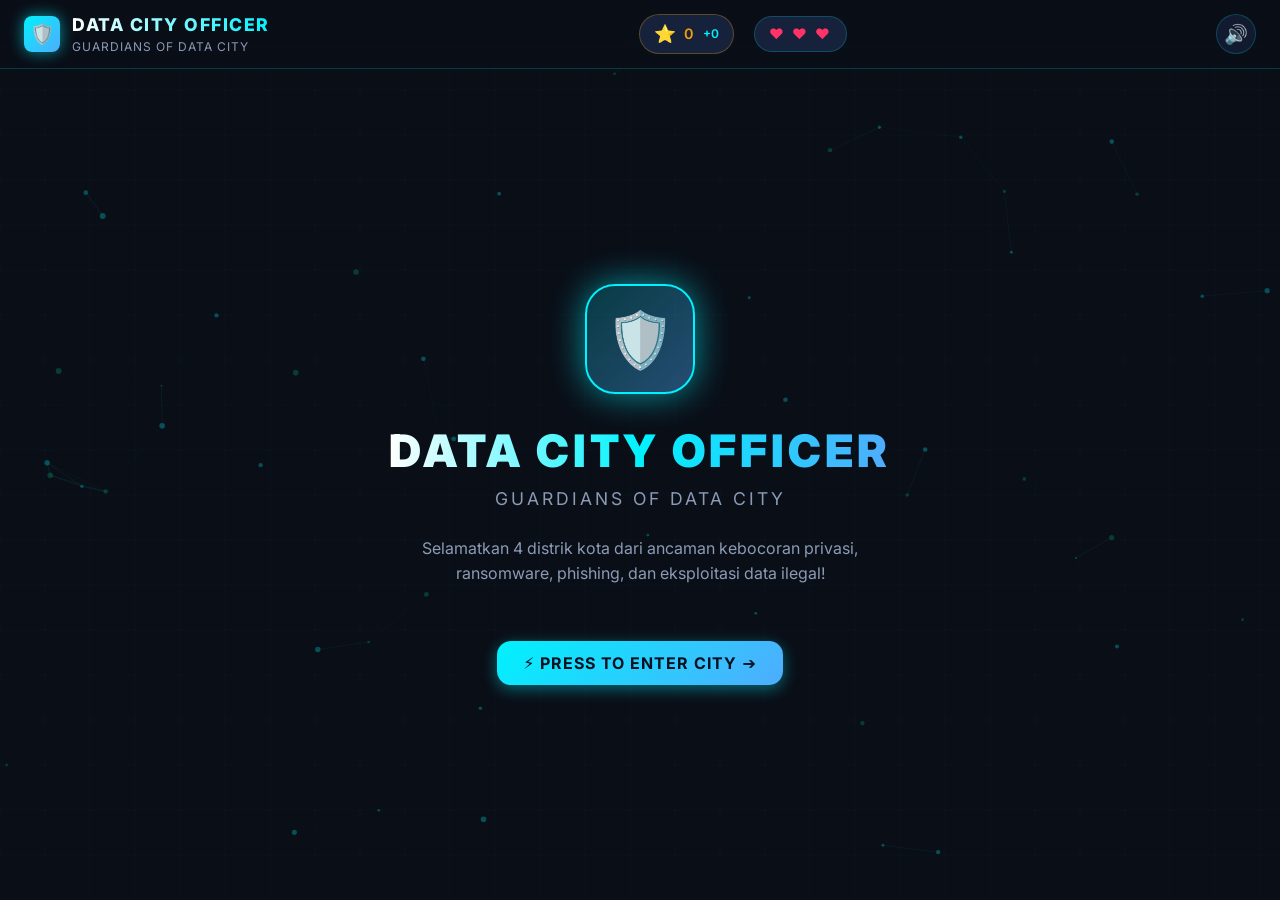
==== commit 00b3328c: "initial commit" ====
--- a/index.html
+++ b/index.html
@@ -813,6 +813,17 @@
             </label>
           </div>
 
+          <div class="settings-row">
+            <div class="settings-label">
+              <span class="settings-title">Musik Latar</span>
+              <span class="settings-desc">Musik menu, permainan, dan game over</span>
+            </div>
+            <label class="switch">
+              <input type="checkbox" id="settings-music-switch" checked>
+              <span class="slider"></span>
+            </label>
+          </div>
+
           <div class="settings-row" style="border:none; padding-top:20px;">
             <div class="settings-label">
               <span class="settings-title" style="color:var(--crimson);">Hapus Data Permainan</span>
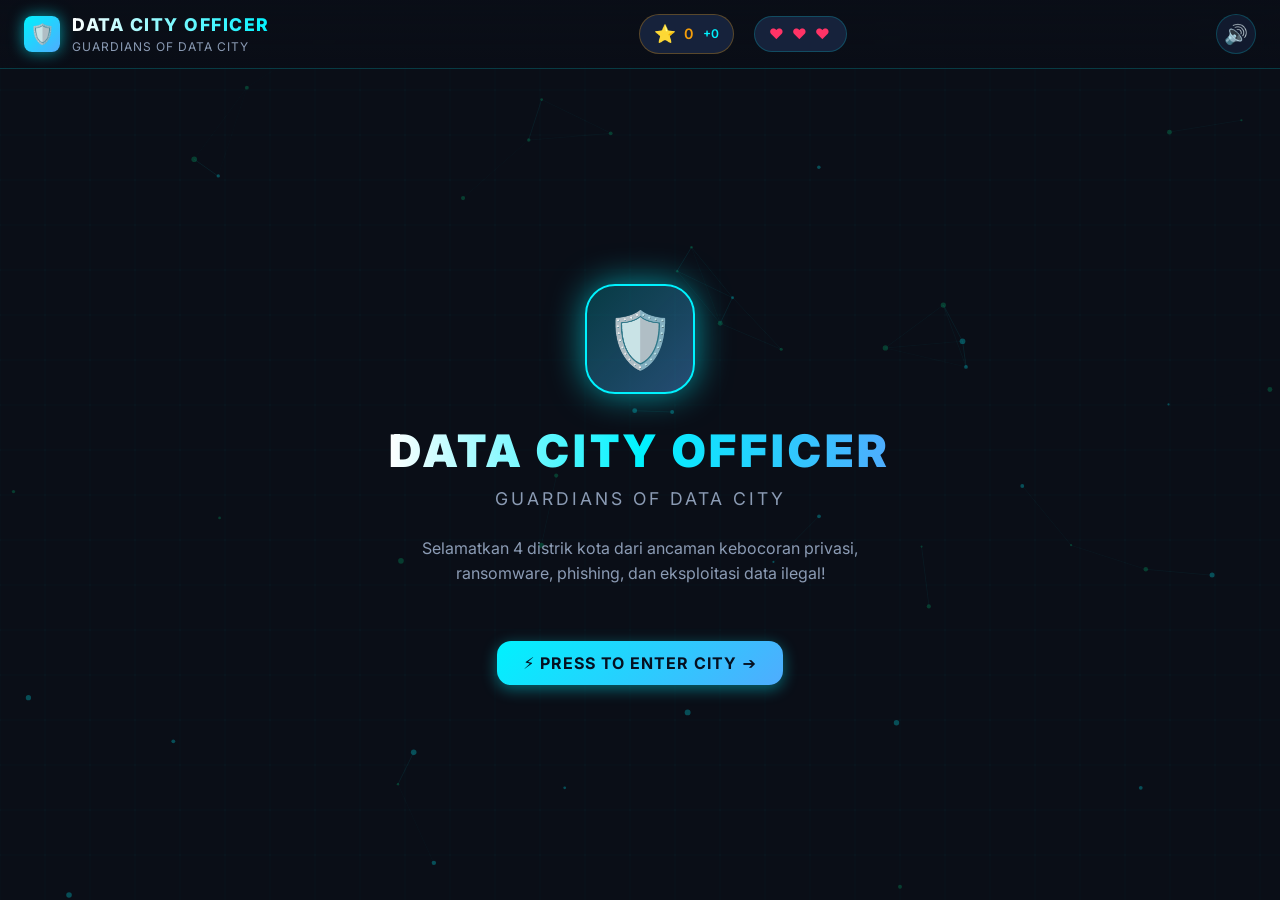
==== commit 22e626c7: "initial commit" ====
--- a/index.html
+++ b/index.html
@@ -813,17 +813,6 @@
             </label>
           </div>
 
-          <div class="settings-row">
-            <div class="settings-label">
-              <span class="settings-title">Musik Latar</span>
-              <span class="settings-desc">Musik menu, permainan, dan game over</span>
-            </div>
-            <label class="switch">
-              <input type="checkbox" id="settings-music-switch" checked>
-              <span class="slider"></span>
-            </label>
-          </div>
-
           <div class="settings-row" style="border:none; padding-top:20px;">
             <div class="settings-label">
               <span class="settings-title" style="color:var(--crimson);">Hapus Data Permainan</span>
@@ -878,7 +867,7 @@
 
   <!-- Scripts in exact dependency order -->
   <script src="js/storage.js"></script>
-  <script src="js/audio.js"></script>
+  <script src="js/audio.js?v=4"></script>
   <script src="js/questions.js"></script>
   <script src="js/state.js"></script>
   <script src="js/ui.js"></script>
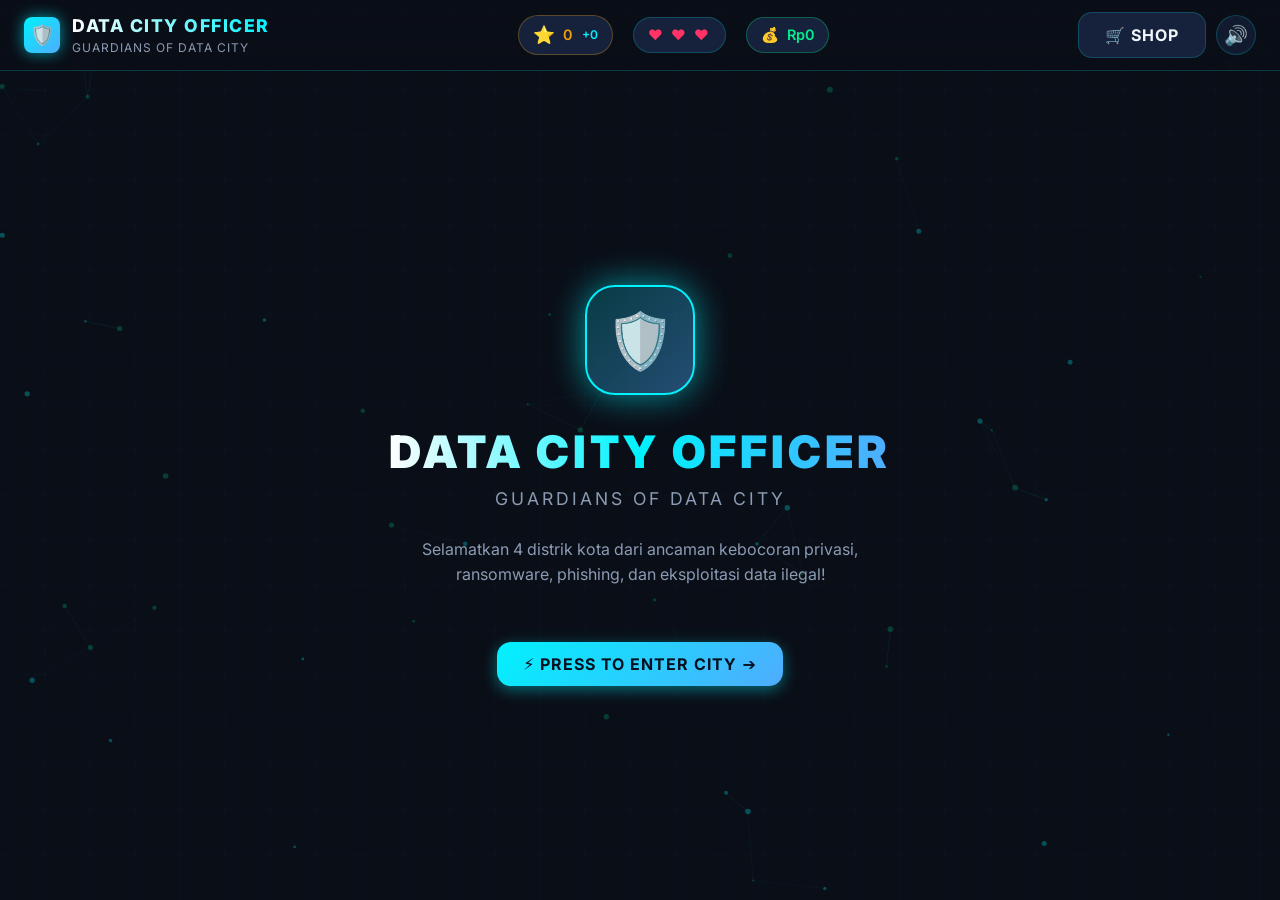
==== commit d8704961: "initial commit" ====
--- a/index.html
+++ b/index.html
@@ -72,9 +72,16 @@
         <div class="stat-pill lives-pill" title="Nyawa Officer">
           <span id="header-lives-val">❤️ ❤️ ❤️</span>
         </div>
+        <div class="stat-pill wallet-pill" title="Saldo Rupiah">
+          <span>💰</span>
+          <span id="header-balance-val">Rp0</span>
+        </div>
       </div>
 
       <div class="header-controls">
+        <button class="btn-secondary header-shop-button" id="btn-open-shop" type="button">
+          🛒 SHOP
+        </button>
         <button class="btn-icon" id="btn-sound-toggle" aria-label="Toggle Sound" title="Suara On/Off">
           🔊
         </button>
@@ -146,7 +153,7 @@
 
             <div class="menu-footer-info">
               <span>v1.0 Standard Web Game</span>
-              <span>4 Districts • 40 Questions</span>
+              <span>4 Stages • 12 Levels • 360 Questions</span>
             </div>
           </div>
         </div>
@@ -265,14 +272,14 @@
               <span>🏆</span> 6. Skor & Pangkat Tertinggi
             </div>
             <p class="tutorial-slide-desc">
-              Selesaikan 40 pertanyaan di 4 distrik (Hospital, E-Shop, School, Restaurant).
+              Selesaikan 12 level di 4 stage (Hospital, E-Shop, School, Restaurant). Setiap level memilih 5 soal acak dari bank 30 soal.
             </p>
             <div class="tutorial-visual-box">
               <div style="display:grid; grid-template-columns:1fr 1fr; gap:10px; width:100%;">
                 <div>🥉 0–1000: Rookie Officer</div>
                 <div>🥈 1001–2500: Junior Officer</div>
                 <div>🥇 2501–3500: Senior Officer</div>
-                <div>👑 3501–4000: Chief Data Guardian</div>
+                <div>👑 3501–6000: Chief Data Guardian</div>
               </div>
             </div>
           </div>
@@ -292,7 +299,7 @@
       <!-- 2D City Exploration -->
       <section id="screen-city" class="game-screen">
         <div class="city-world" id="city-world">
-          <canvas id="city-canvas" aria-label="Data City 2D world"></canvas>
+          <canvas id="city-canvas" aria-label="Data City 2D world; drag with the left mouse button or a finger to move"></canvas>
           <div class="city-hud">
             <div class="city-hud-brand">🛡️ DATA CITY OFFICER <span id="city-rank">ROOKIE OFFICER</span></div>
             <div class="city-hud-stats">
@@ -366,8 +373,8 @@
       <section id="screen-map" class="game-screen">
         <div class="map-header">
           <div class="map-title-group">
-            <h2>PETA DISTRIK DATA CITY</h2>
-            <p>Selesaikan setiap level secara berurutan untuk membuka distrik berikutnya.</p>
+            <h2>PETA STAGE DATA CITY</h2>
+            <p>Selesaikan ketiga level dalam setiap stage secara berurutan untuk membuka stage berikutnya.</p>
           </div>
           <div class="map-global-security">
             <div class="global-sec-info">
@@ -584,6 +591,7 @@
           <div class="keyboard-hints">
             ⌨️ Tombol: <strong>1-4</strong> (Jawaban) | <strong>L</strong> (Audit) | <strong>E</strong> (Encrypt)
           </div>
+          <button class="btn-secondary quiz-inventory-button" id="btn-open-inventory" type="button">🎒 INVENTARIS</button>
         </div>
       </section>
 
@@ -652,7 +660,7 @@
           <div class="complete-stats-grid" style="max-width:500px;">
             <div class="stat-box">
               <span class="stat-box-label">TOTAL BASE SCORE</span>
-              <span class="stat-box-value" id="ending-score-val">4000 / 4000</span>
+              <span class="stat-box-value" id="ending-score-val">0 / 6000</span>
             </div>
             <div class="stat-box">
               <span class="stat-box-label">SPEED BONUS</span>
@@ -718,25 +726,7 @@
           </div>
 
           <div style="font-weight:700; font-size:0.95rem; margin-top:8px;">PILIH LEVEL MISI:</div>
-          <div class="briefing-levels-preview">
-            <div class="level-card-option" id="briefing-lvl1-btn" tabindex="0">
-              <div class="level-card-header">
-                <span class="level-badge-tag" id="briefing-lvl1-badge">LEVEL 1</span>
-                <span class="level-status-icon">➔</span>
-              </div>
-              <div class="level-card-title" id="briefing-lvl1-title">Pendaftaran Pasien Baru</div>
-              <div class="level-card-desc" id="briefing-lvl1-desc">5 Pertanyaan Minimisasi Data</div>
-            </div>
-
-            <div class="level-card-option locked" id="briefing-lvl2-btn" tabindex="0">
-              <div class="level-card-header">
-                <span class="level-badge-tag" id="briefing-lvl2-badge">🔒 LOCKED</span>
-                <span class="level-status-icon">🔒</span>
-              </div>
-              <div class="level-card-title" id="briefing-lvl2-title">Perlindungan Data Pasien</div>
-              <div class="level-card-desc" id="briefing-lvl2-desc">5 Pertanyaan Enkripsi & Sharing</div>
-            </div>
-          </div>
+          <div class="briefing-levels-preview" id="briefing-levels-list"></div>
         </div>
         <div class="modal-footer">
           <button class="btn-secondary btn-modal-close">KEMBALI KE PETA</button>
@@ -768,9 +758,9 @@
         <div class="modal-body" style="display:flex; flex-direction:column; gap:16px;">
           <div>
             <h3 style="color:var(--cyan); margin-bottom:4px;">🎯 MISI UTAMA</h3>
-            <p>Selesaikan 40 skenario keamanan data di 4 distrik (Hospital, E-Shop, School, Restaurant). Setiap distrik
-              memiliki 2 level (Data Collection dan Data Protection) yang harus diselesaikan berurutan sebelum distrik
-              berikutnya terbuka.</p>
+            <p>Selesaikan 12 level di 4 stage (Hospital, E-Shop, School, Restaurant). Setiap stage memiliki 3 level
+              yang harus diselesaikan berurutan; menyelesaikan Level 3 membuka stage berikutnya. Setiap level memilih
+              5 soal tanpa duplikasi dari bank 30 pertanyaan.</p>
           </div>
           <div>
             <h3 style="color:var(--cyan); margin-bottom:4px;">❤️ SISTEM LIVES & DATA BREACH</h3>
@@ -781,6 +771,14 @@
             <h3 style="color:var(--cyan); margin-bottom:4px;">⚡ POWER-UPS</h3>
             <p><strong>Audit Log (L):</strong> Membuang 2 jawaban salah.<br><strong>Encryption (E):</strong> Membekukan
               timer selama 7 detik.</p>
+          </div>
+          <div>
+            <h3 style="color:var(--cyan); margin-bottom:4px;">💰 SHOP & PERLENGKAPAN</h3>
+            <p>Selesaikan level untuk menerima bayaran warga satu kali. Buka <strong>SHOP</strong> untuk membeli
+              perlengkapan, lalu pilih <strong>INVENTARIS</strong> saat kuis untuk menggunakannya. Timer kuis tetap
+              berjalan saat Shop atau inventaris terbuka. Recovery Kit memulihkan nyawa, Time Token menambah 15 detik,
+              Threat Scanner menghapus satu opsi salah, Encryption Shield menahan satu penalti nyawa, dan Forensic
+              Analyzer memberi petunjuk prinsip keamanan.</p>
           </div>
           <div>
             <h3 style="color:var(--cyan); margin-bottom:4px;">⌨️ TOMBOL CEPAT KEYBOARD</h3>
@@ -861,6 +859,45 @@
           <button class="btn-primary btn-modal-close">TUTUP</button>
         </div>
       </div>
+    </div>
+
+    <!-- Supply Shop -->
+    <div class="modal-overlay" id="modal-shop" aria-hidden="true">
+      <section class="modal-card shop-modal-card" role="dialog" aria-modal="true" aria-labelledby="shop-title">
+        <div class="modal-header shop-header">
+          <div>
+            <div class="modal-title" id="shop-title">DATA CITY SUPPLY SHOP</div>
+            <p class="shop-subtitle">Perlengkapan resmi untuk melindungi data warga.</p>
+          </div>
+          <button class="btn-icon" id="btn-close-shop" type="button" aria-label="Tutup Shop">✕</button>
+        </div>
+        <div class="shop-balance-bar">
+          <span>💰 SALDO OFFICER</span>
+          <strong id="shop-balance-val">Rp0</strong>
+        </div>
+        <div class="shop-inventory-summary" id="shop-inventory-summary"></div>
+        <div class="shop-item-grid" id="shop-item-grid"></div>
+        <div class="modal-footer shop-footer">
+          <button class="btn-secondary" id="btn-shop-back" type="button">← KEMBALI KE GAME</button>
+        </div>
+      </section>
+    </div>
+
+    <!-- Quiz Supply Inventory -->
+    <div class="modal-overlay" id="modal-inventory" aria-hidden="true">
+      <section class="modal-card inventory-modal-card" role="dialog" aria-modal="true" aria-labelledby="inventory-title">
+        <div class="modal-header">
+          <div class="modal-title" id="inventory-title">🎒 INVENTARIS OFFICER</div>
+          <button class="btn-icon" id="btn-close-inventory" type="button" aria-label="Tutup inventaris">✕</button>
+        </div>
+        <div class="modal-body">
+          <p class="inventory-help">Gunakan perlengkapan yang sesuai saat kuis berlangsung. Timer tetap berjalan saat panel ini terbuka.</p>
+          <div class="inventory-item-list" id="inventory-item-list"></div>
+        </div>
+        <div class="modal-footer">
+          <button class="btn-secondary" id="btn-inventory-back" type="button">KEMBALI KE KUIS</button>
+        </div>
+      </section>
     </div>
 
   </div>
--- a/css/style.css
+++ b/css/style.css
@@ -186,20 +186,39 @@
   letter-spacing: 2px;
 }
 
+.wallet-pill {
+  color: var(--emerald);
+  border-color: rgba(0, 240, 144, 0.3);
+  white-space: nowrap;
+}
+
 .header-controls {
   display: flex;
   align-items: center;
   gap: 10px;
+}
+
+.header-shop-button {
+  padding: 8px 12px;
+  color: var(--cyan);
+  font-size: 0.78rem;
+  font-weight: 800;
+  white-space: nowrap;
 }
 
 @media (max-width: 680px) {
   .game-header {
-    padding: 10px 12px;
-    min-height: 58px;
-    gap: 8px;
+    display: grid;
+    grid-template-columns: minmax(0, 1fr) auto;
+    grid-template-rows: auto auto;
+    padding: 8px 12px;
+    min-height: 78px;
+    gap: 5px 8px;
   }
 
   .header-brand {
+    grid-column: 1;
+    grid-row: 1;
     gap: 8px;
     min-width: 0;
     flex: 1;
@@ -218,6 +237,39 @@
     line-height: 1.2;
   }
 
+  .header-controls {
+    grid-column: 2;
+    grid-row: 1;
+    gap: 6px;
+  }
+
+  .header-controls .btn-icon {
+    width: 34px;
+    height: 34px;
+  }
+
+  .header-shop-button {
+    padding: 7px 9px;
+    font-size: 0.72rem;
+  }
+
+  .header-stats {
+    grid-column: 1 / -1;
+    grid-row: 2;
+    justify-content: center;
+    gap: 7px;
+  }
+
+  .header-stats .stat-pill {
+    padding: 4px 8px;
+    gap: 5px;
+    font-size: 0.75rem;
+  }
+
+  #header-speed-val {
+    display: none;
+  }
+
   .brand-subtitle {
     font-size: 0.52rem;
     letter-spacing: 0.12em;
@@ -225,7 +277,7 @@
 
   .header-stats {
     gap: 8px;
-    justify-content: flex-end;
+    justify-content: center;
     flex-shrink: 0;
   }
 
@@ -236,7 +288,7 @@
   }
 
   .header-controls {
-    display: none;
+    display: flex;
   }
 }
 
@@ -551,6 +603,262 @@
   pointer-events: none;
 }
 
+.shop-modal-card {
+  max-width: 980px;
+  max-height: min(92vh, 900px);
+}
+
+.shop-header {
+  gap: 16px;
+}
+
+.shop-header .modal-title {
+  line-height: 1.25;
+}
+
+.shop-subtitle,
+.inventory-help {
+  margin-top: 5px;
+  color: var(--text-muted);
+  font-size: 0.85rem;
+}
+
+.shop-balance-bar {
+  display: flex;
+  align-items: center;
+  justify-content: space-between;
+  gap: 12px;
+  margin: 18px 22px 10px;
+  padding: 13px 16px;
+  background: rgba(0, 240, 144, 0.08);
+  border: 1px solid rgba(0, 240, 144, 0.3);
+  border-radius: var(--radius-md);
+}
+
+.shop-balance-bar span,
+.shop-inventory-summary > span {
+  color: var(--text-muted);
+  font-size: 0.75rem;
+  font-weight: 800;
+  letter-spacing: 0.06em;
+}
+
+.shop-balance-bar strong {
+  color: var(--emerald);
+  font-family: var(--font-mono);
+  font-size: 1.2rem;
+}
+
+.shop-inventory-summary {
+  display: flex;
+  flex-wrap: wrap;
+  align-items: center;
+  gap: 8px 14px;
+  margin: 0 22px 14px;
+  padding-bottom: 12px;
+  border-bottom: 1px solid var(--border-color);
+}
+
+.shop-inventory-summary b {
+  color: var(--text-main);
+  font-size: 0.75rem;
+}
+
+.shop-item-grid {
+  display: grid;
+  grid-template-columns: repeat(3, minmax(0, 1fr));
+  gap: 14px;
+  padding: 0 22px 20px;
+}
+
+.shop-item-card {
+  display: flex;
+  min-width: 0;
+  flex-direction: column;
+  padding: 16px;
+  background: linear-gradient(150deg, rgba(22, 34, 59, 0.95), rgba(10, 14, 23, 0.9));
+  border: 1px solid var(--border-color);
+  border-radius: var(--radius-md);
+}
+
+.shop-item-icon {
+  display: grid;
+  width: 48px;
+  height: 48px;
+  place-items: center;
+  margin-bottom: 10px;
+  background: rgba(0, 242, 254, 0.1);
+  border: 1px solid var(--border-color);
+  border-radius: 12px;
+  font-size: 1.7rem;
+}
+
+.shop-item-card h3 {
+  color: var(--text-main);
+  font-size: 0.98rem;
+  line-height: 1.3;
+}
+
+.shop-item-description,
+.shop-item-effect {
+  margin-top: 7px;
+  color: var(--text-muted);
+  font-size: 0.78rem;
+  line-height: 1.45;
+}
+
+.shop-item-effect {
+  min-height: 46px;
+  color: #c7d2e2;
+}
+
+.shop-item-effect strong {
+  color: var(--cyan);
+  font-size: 0.7rem;
+}
+
+.shop-item-meta {
+  display: flex;
+  flex-wrap: wrap;
+  align-items: baseline;
+  justify-content: space-between;
+  gap: 5px;
+  margin: auto 0 12px;
+  padding-top: 10px;
+  font-size: 0.72rem;
+}
+
+.shop-item-price {
+  color: var(--emerald);
+  font-family: var(--font-mono);
+  font-size: 0.9rem;
+}
+
+.shop-item-meta > span {
+  color: var(--text-muted);
+}
+
+.shop-buy-button {
+  width: 100%;
+  padding: 9px 12px;
+  font-size: 0.8rem;
+}
+
+.shop-footer {
+  flex-shrink: 0;
+}
+
+.inventory-modal-card {
+  max-width: 640px;
+}
+
+.inventory-item-list {
+  display: grid;
+  gap: 9px;
+  margin-top: 16px;
+}
+
+.inventory-item {
+  display: flex;
+  align-items: center;
+  gap: 11px;
+  padding: 11px;
+  background: rgba(255, 255, 255, 0.035);
+  border: 1px solid var(--border-color);
+  border-radius: var(--radius-sm);
+}
+
+.inventory-item-icon {
+  font-size: 1.5rem;
+}
+
+.inventory-item-info {
+  display: flex;
+  min-width: 0;
+  flex: 1;
+  flex-direction: column;
+  gap: 3px;
+}
+
+.inventory-item-info strong {
+  font-size: 0.82rem;
+}
+
+.inventory-item-info strong span {
+  color: var(--cyan);
+}
+
+.inventory-item-info small {
+  color: var(--text-muted);
+  font-size: 0.72rem;
+  line-height: 1.4;
+}
+
+.inventory-use-button {
+  flex-shrink: 0;
+  padding: 7px 10px;
+  font-size: 0.7rem;
+}
+
+@media (max-width: 760px) {
+  .shop-item-grid {
+    grid-template-columns: repeat(2, minmax(0, 1fr));
+  }
+}
+
+@media (max-width: 480px) {
+  .shop-modal-card .modal-header {
+    padding: 15px;
+  }
+
+  .shop-modal-card .modal-title {
+    font-size: 0.98rem;
+  }
+
+  .shop-balance-bar {
+    margin: 13px 14px 9px;
+    padding: 10px 12px;
+  }
+
+  .shop-inventory-summary {
+    margin: 0 14px 12px;
+  }
+
+  .shop-item-grid {
+    gap: 9px;
+    padding: 0 14px 16px;
+  }
+
+  .shop-item-card {
+    padding: 11px;
+  }
+
+  .shop-item-card h3 {
+    font-size: 0.84rem;
+  }
+
+  .shop-item-effect {
+    min-height: 65px;
+  }
+
+  .shop-footer {
+    padding: 12px 14px;
+  }
+
+  .inventory-item {
+    gap: 7px;
+    padding: 8px;
+  }
+
+  .inventory-item-info strong {
+    font-size: 0.72rem;
+  }
+
+  .inventory-use-button {
+    padding: 6px;
+  }
+}
+
 .toast {
   pointer-events: auto;
   display: flex;
--- a/css/menu.css
+++ b/css/menu.css
@@ -434,8 +434,8 @@
 
 .briefing-levels-preview {
   display: grid;
-  grid-template-columns: 1fr 1fr;
-  gap: 16px;
+  grid-template-columns: repeat(auto-fit, minmax(min(100%, 220px), 1fr));
+  gap: 12px;
   margin-top: 10px;
 }
 
@@ -449,6 +449,9 @@
   gap: 8px;
   cursor: pointer;
   transition: all var(--transition-normal);
+  text-align: left;
+  color: var(--text-main);
+  font: inherit;
 }
 
 .level-card-option:hover:not(.locked) {
--- a/css/quiz.css
+++ b/css/quiz.css
@@ -318,6 +318,15 @@
   color: var(--text-dim);
 }
 
+.quiz-inventory-button {
+  flex-shrink: 0;
+  padding: 8px 12px;
+  color: var(--cyan);
+  font-size: 0.75rem;
+  font-weight: 800;
+  white-space: nowrap;
+}
+
 /* Feedback Modal Content */
 .feedback-container {
   display: flex;
@@ -740,6 +749,7 @@
   .quiz-powerups-bar {
     flex-shrink: 0;
     padding: 6px 10px;
+    gap: 7px;
   }
 
   .btn-powerup {
@@ -750,6 +760,11 @@
 
   .keyboard-hints {
     display: none;
+  }
+
+  .quiz-inventory-button {
+    padding: 6px 8px;
+    font-size: 0.68rem;
   }
 
   .complete-card,
--- a/css/city.css
+++ b/css/city.css
@@ -25,7 +25,11 @@
   width: 100%;
   height: 100%;
   touch-action: none;
-}
+  cursor: grab;
+  user-select: none;
+}
+
+#city-canvas.is-dragging { cursor: grabbing; }
 
 .city-hud {
   position: absolute;
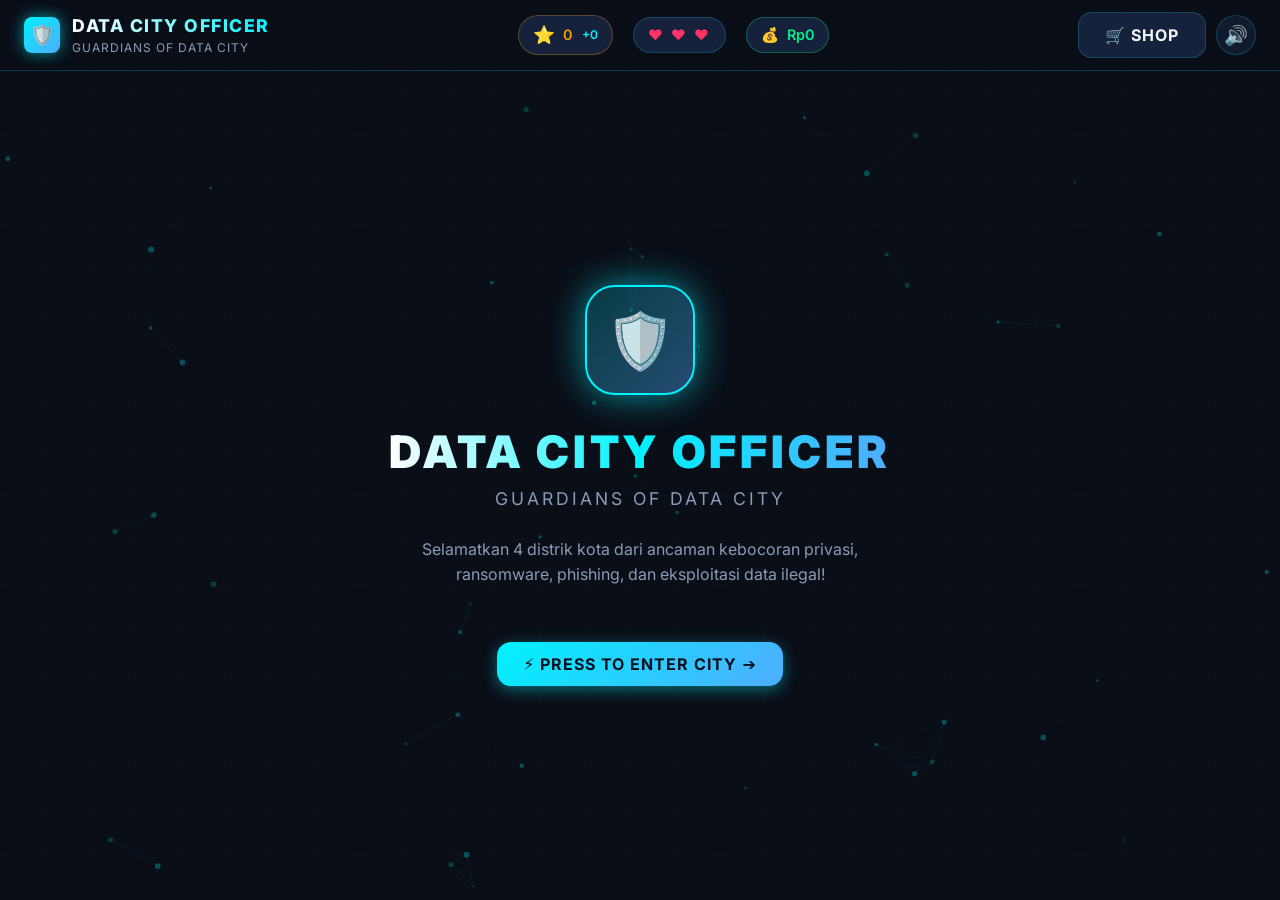
==== commit 69af003a: "initial commit" ====
--- a/index.html
+++ b/index.html
@@ -904,7 +904,7 @@
 
   <!-- Scripts in exact dependency order -->
   <script src="js/storage.js"></script>
-  <script src="js/audio.js?v=4"></script>
+  <script src="js/audio.js?v=5"></script>
   <script src="js/questions.js"></script>
   <script src="js/state.js"></script>
   <script src="js/ui.js"></script>
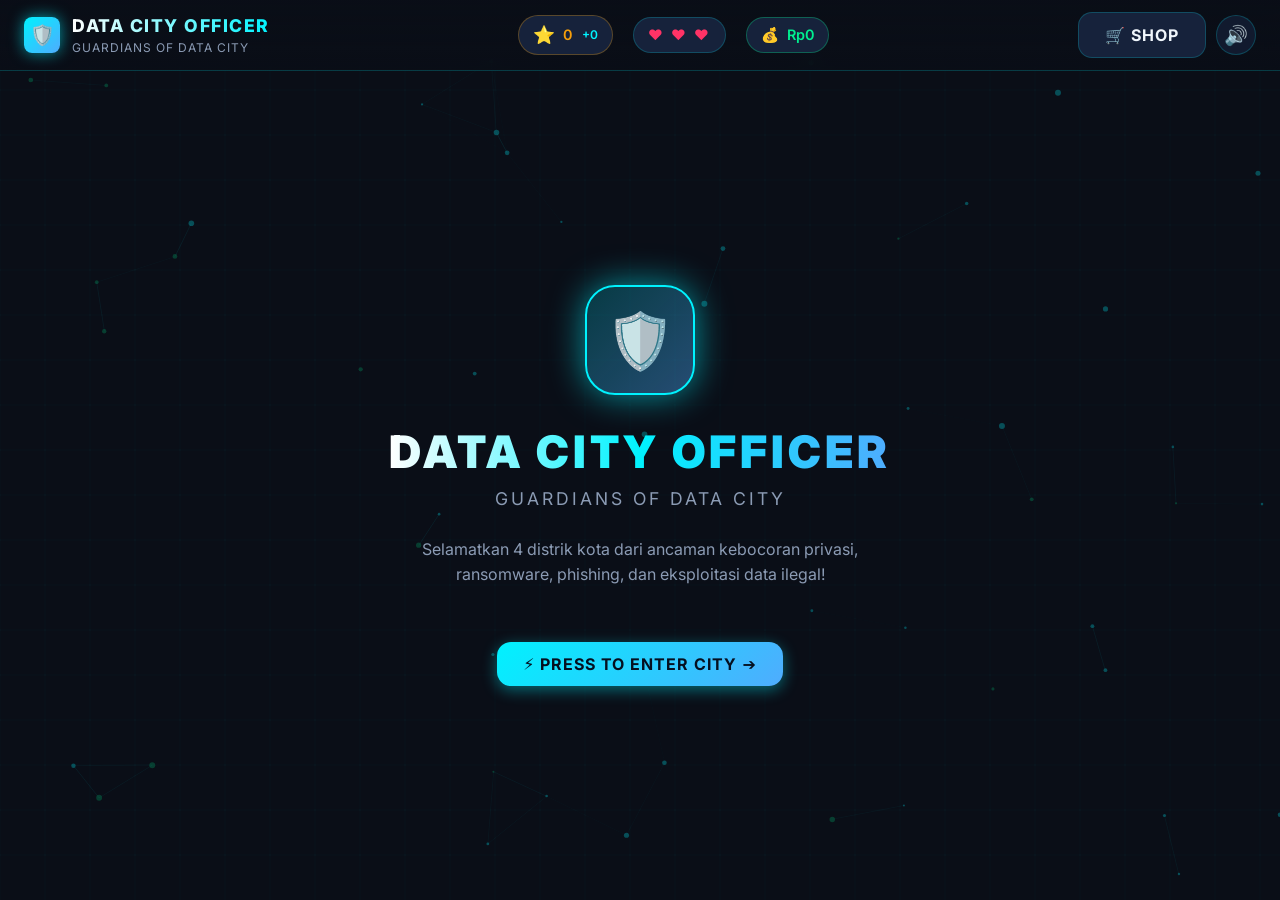
==== commit d10b9968: "initial commit" ====
--- a/index.html
+++ b/index.html
@@ -904,7 +904,7 @@
 
   <!-- Scripts in exact dependency order -->
   <script src="js/storage.js"></script>
-  <script src="js/audio.js?v=5"></script>
+  <script src="js/audio.js?v=6"></script>
   <script src="js/questions.js"></script>
   <script src="js/state.js"></script>
   <script src="js/ui.js"></script>
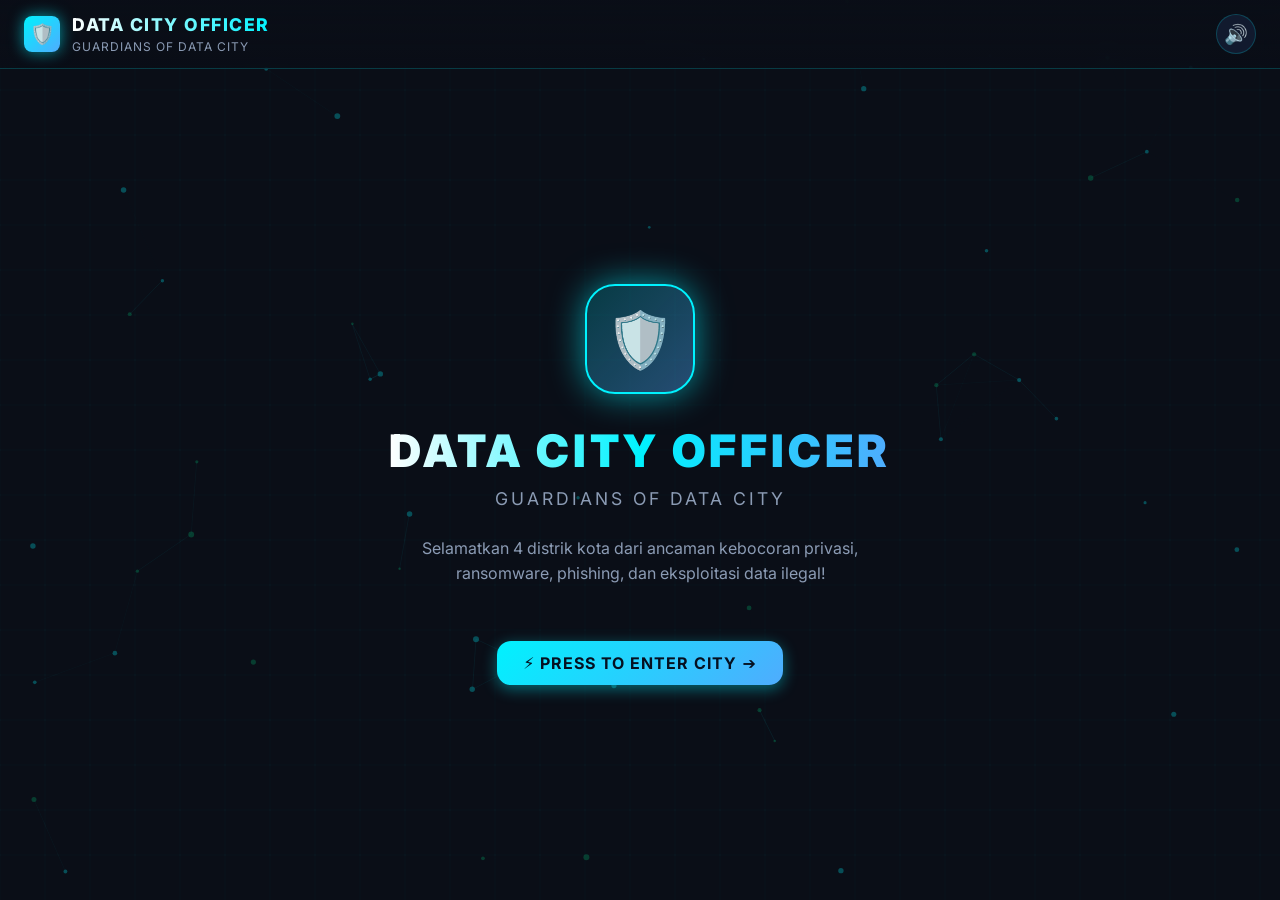
==== commit f5e750e6: "initial commit" ====
--- a/index.html
+++ b/index.html
@@ -63,7 +63,7 @@
         </div>
       </div>
 
-      <div class="header-stats">
+      <div class="header-stats" hidden>
         <div class="stat-pill score-pill" title="Base Score dan Speed Bonus">
           <span class="icon">⭐</span>
           <span id="header-score-val">0</span>
@@ -79,7 +79,7 @@
       </div>
 
       <div class="header-controls">
-        <button class="btn-secondary header-shop-button" id="btn-open-shop" type="button">
+        <button class="btn-secondary header-shop-button" id="btn-open-shop" type="button" hidden>
           🛒 SHOP
         </button>
         <button class="btn-icon" id="btn-sound-toggle" aria-label="Toggle Sound" title="Suara On/Off">
--- a/css/style.css
+++ b/css/style.css
@@ -160,6 +160,10 @@
   gap: 20px;
 }
 
+.header-stats[hidden] {
+  display: none;
+}
+
 .stat-pill {
   display: flex;
   align-items: center;
@@ -204,6 +208,10 @@
   font-size: 0.78rem;
   font-weight: 800;
   white-space: nowrap;
+}
+
+.header-shop-button[hidden] {
+  display: none;
 }
 
 @media (max-width: 680px) {
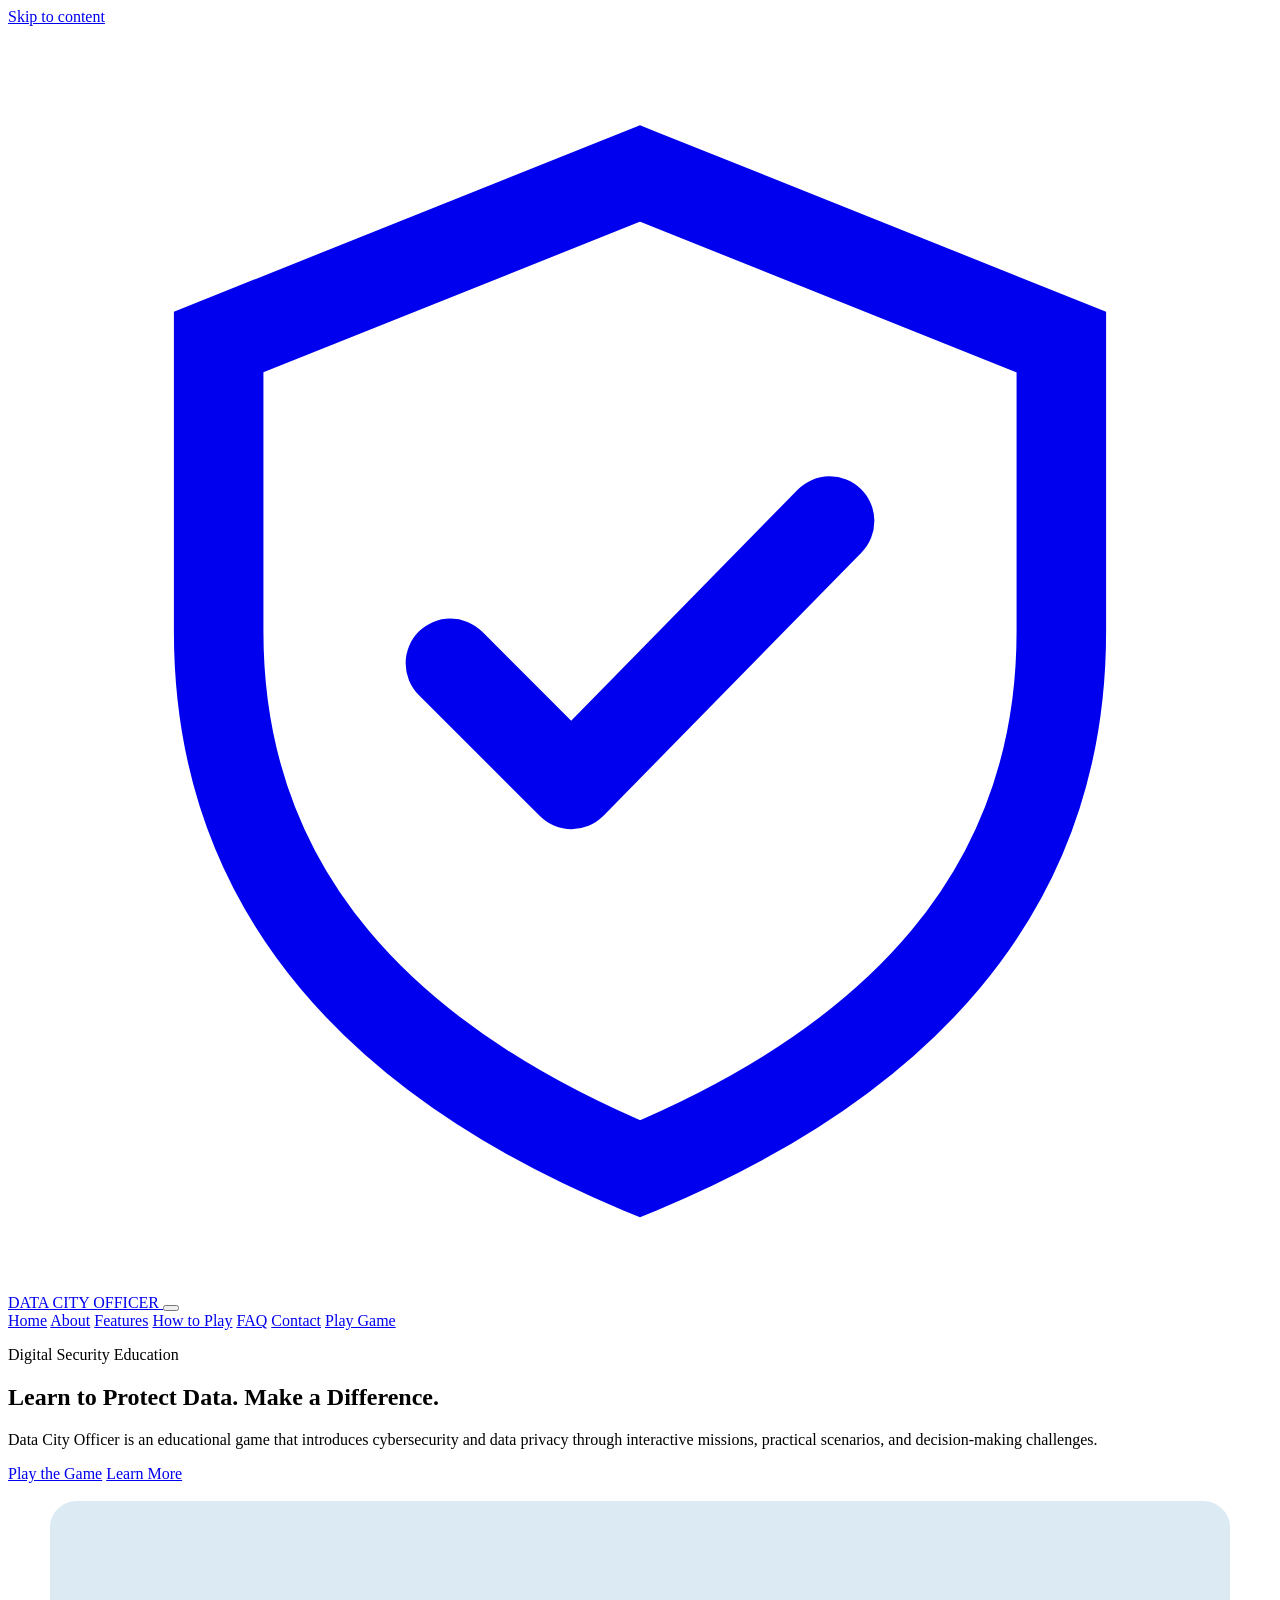
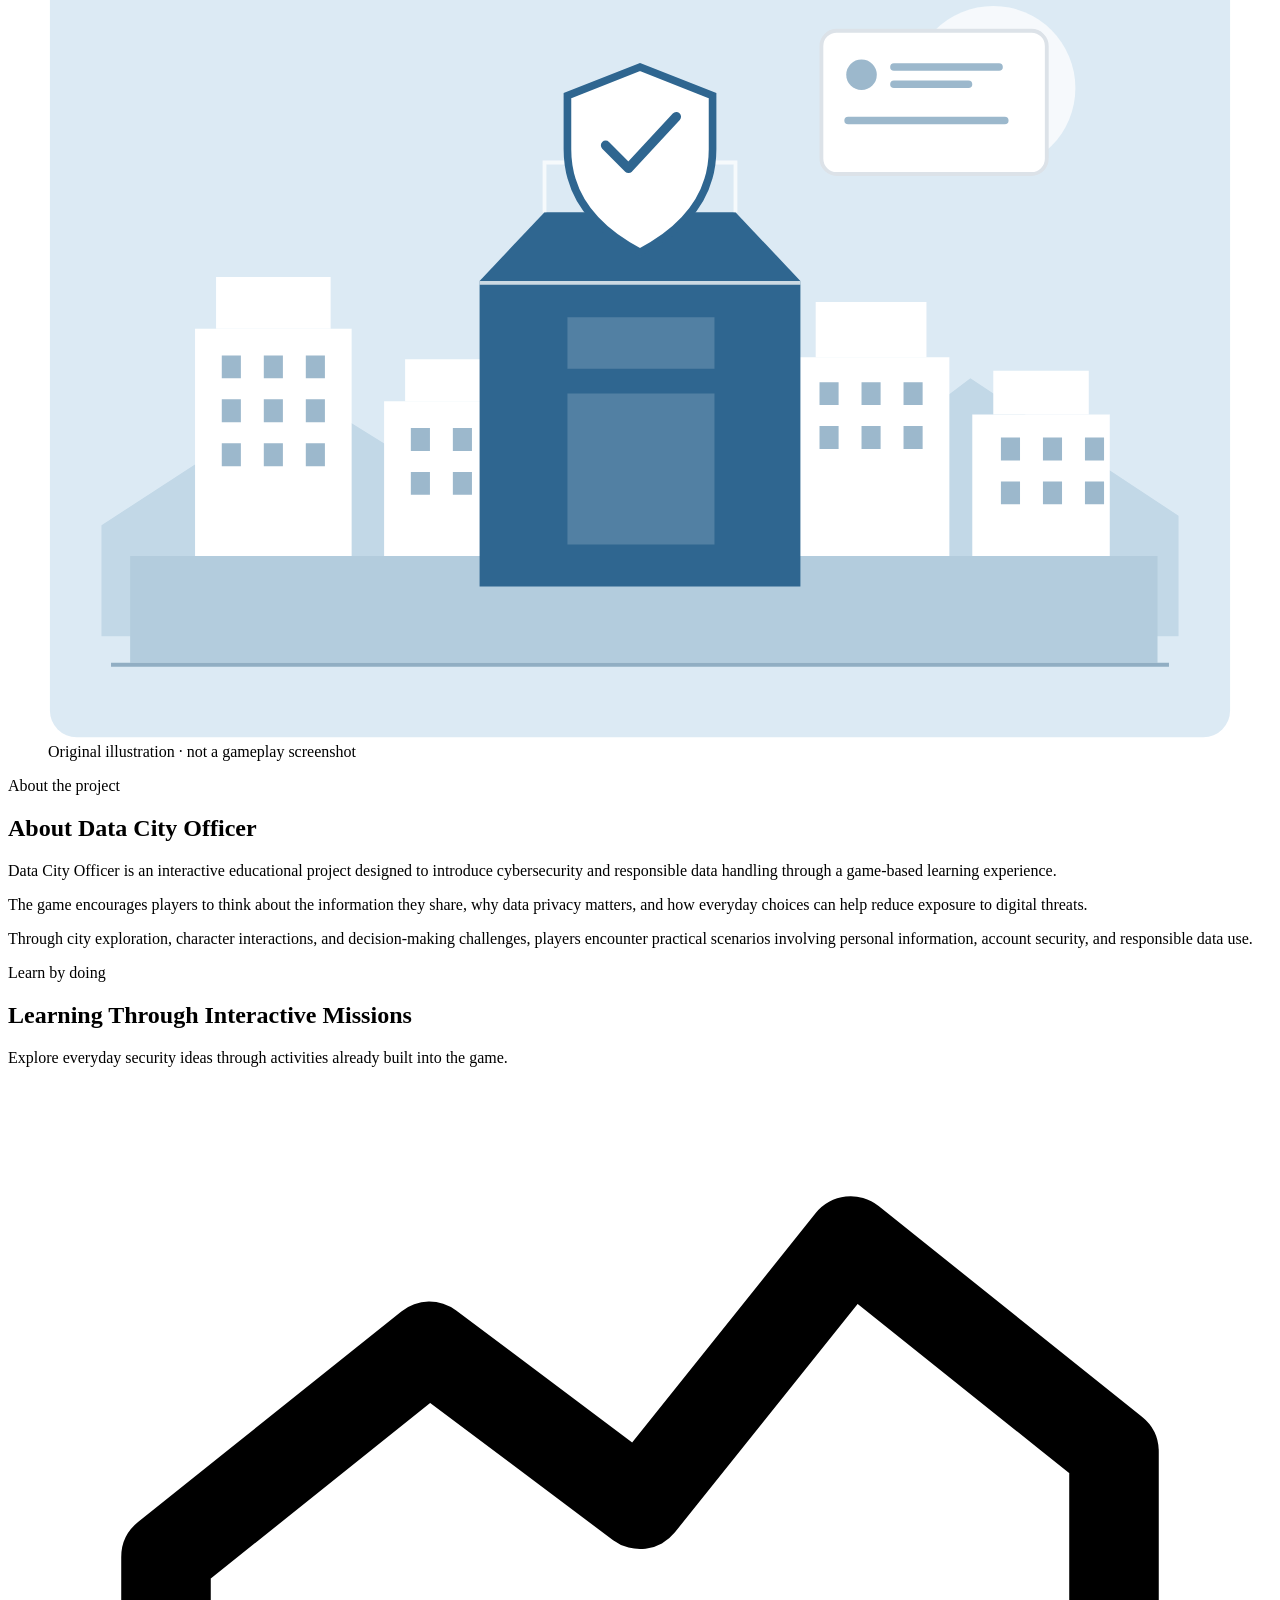
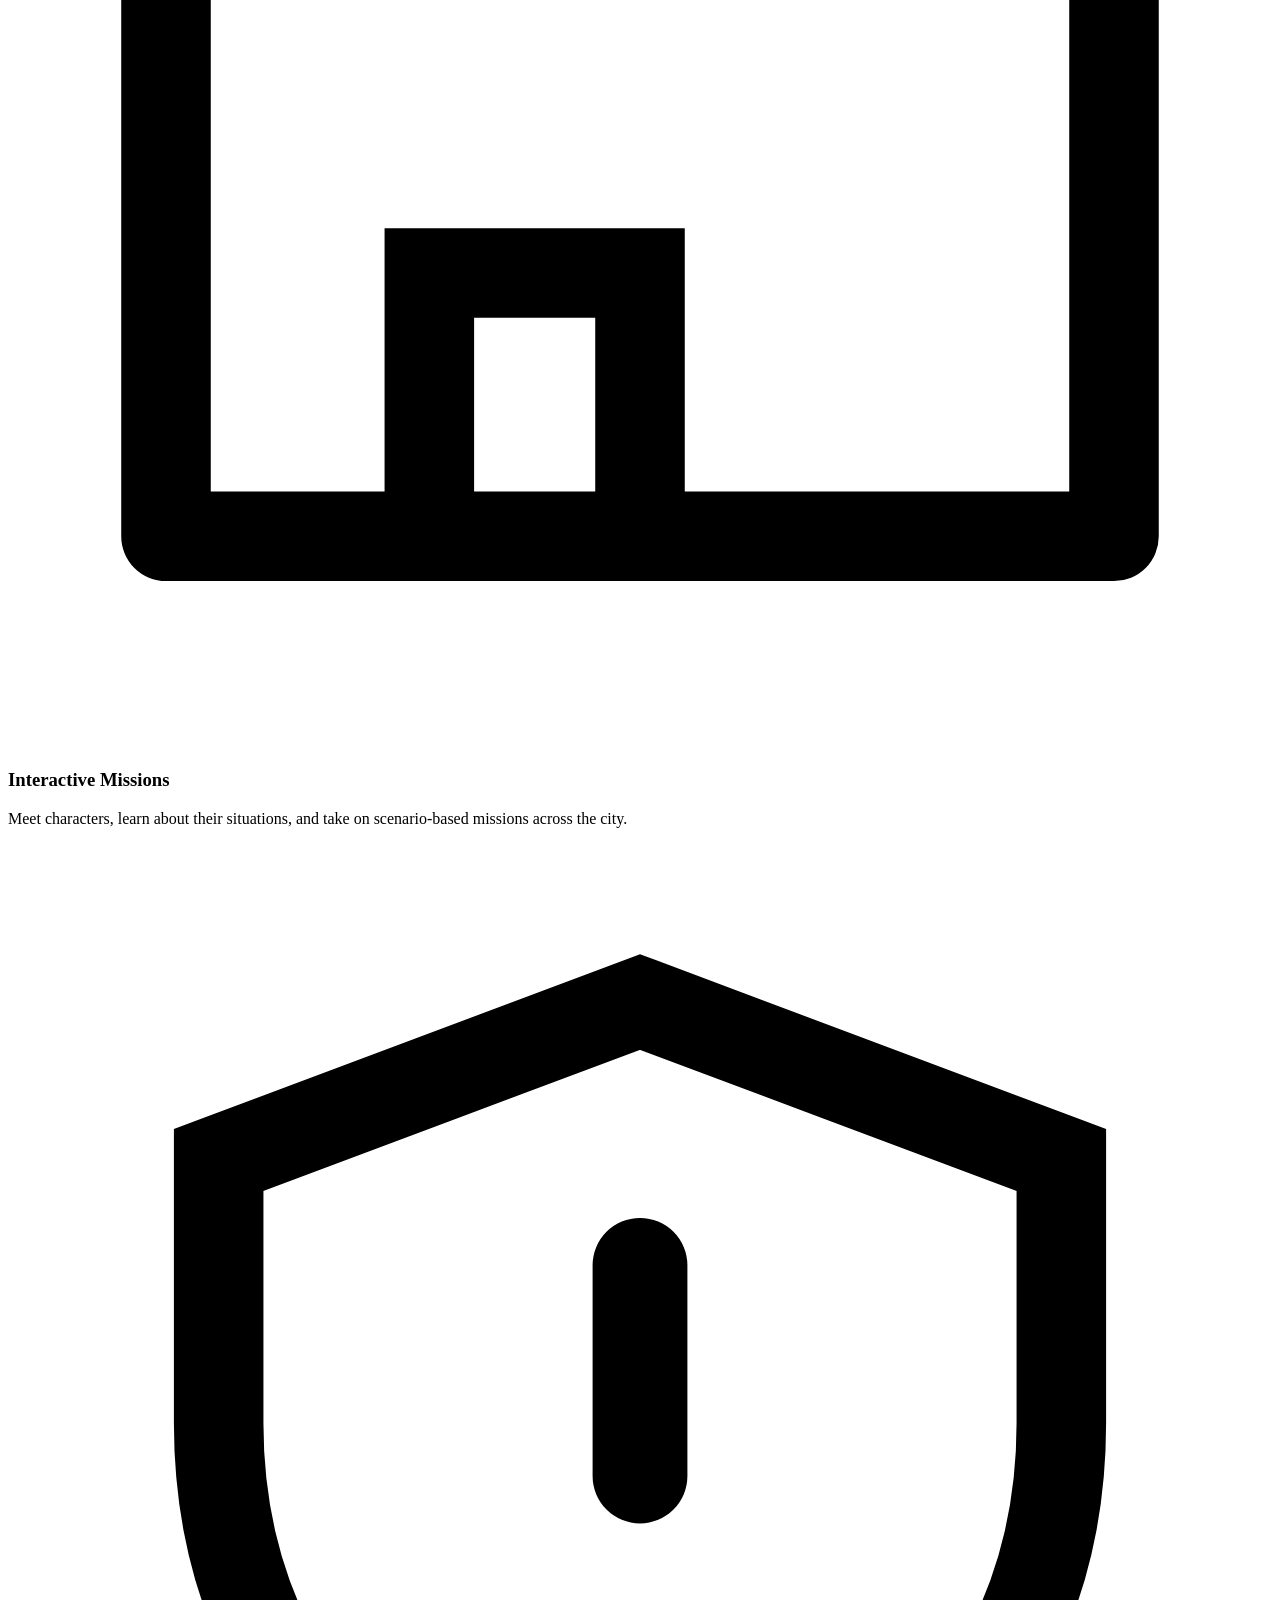
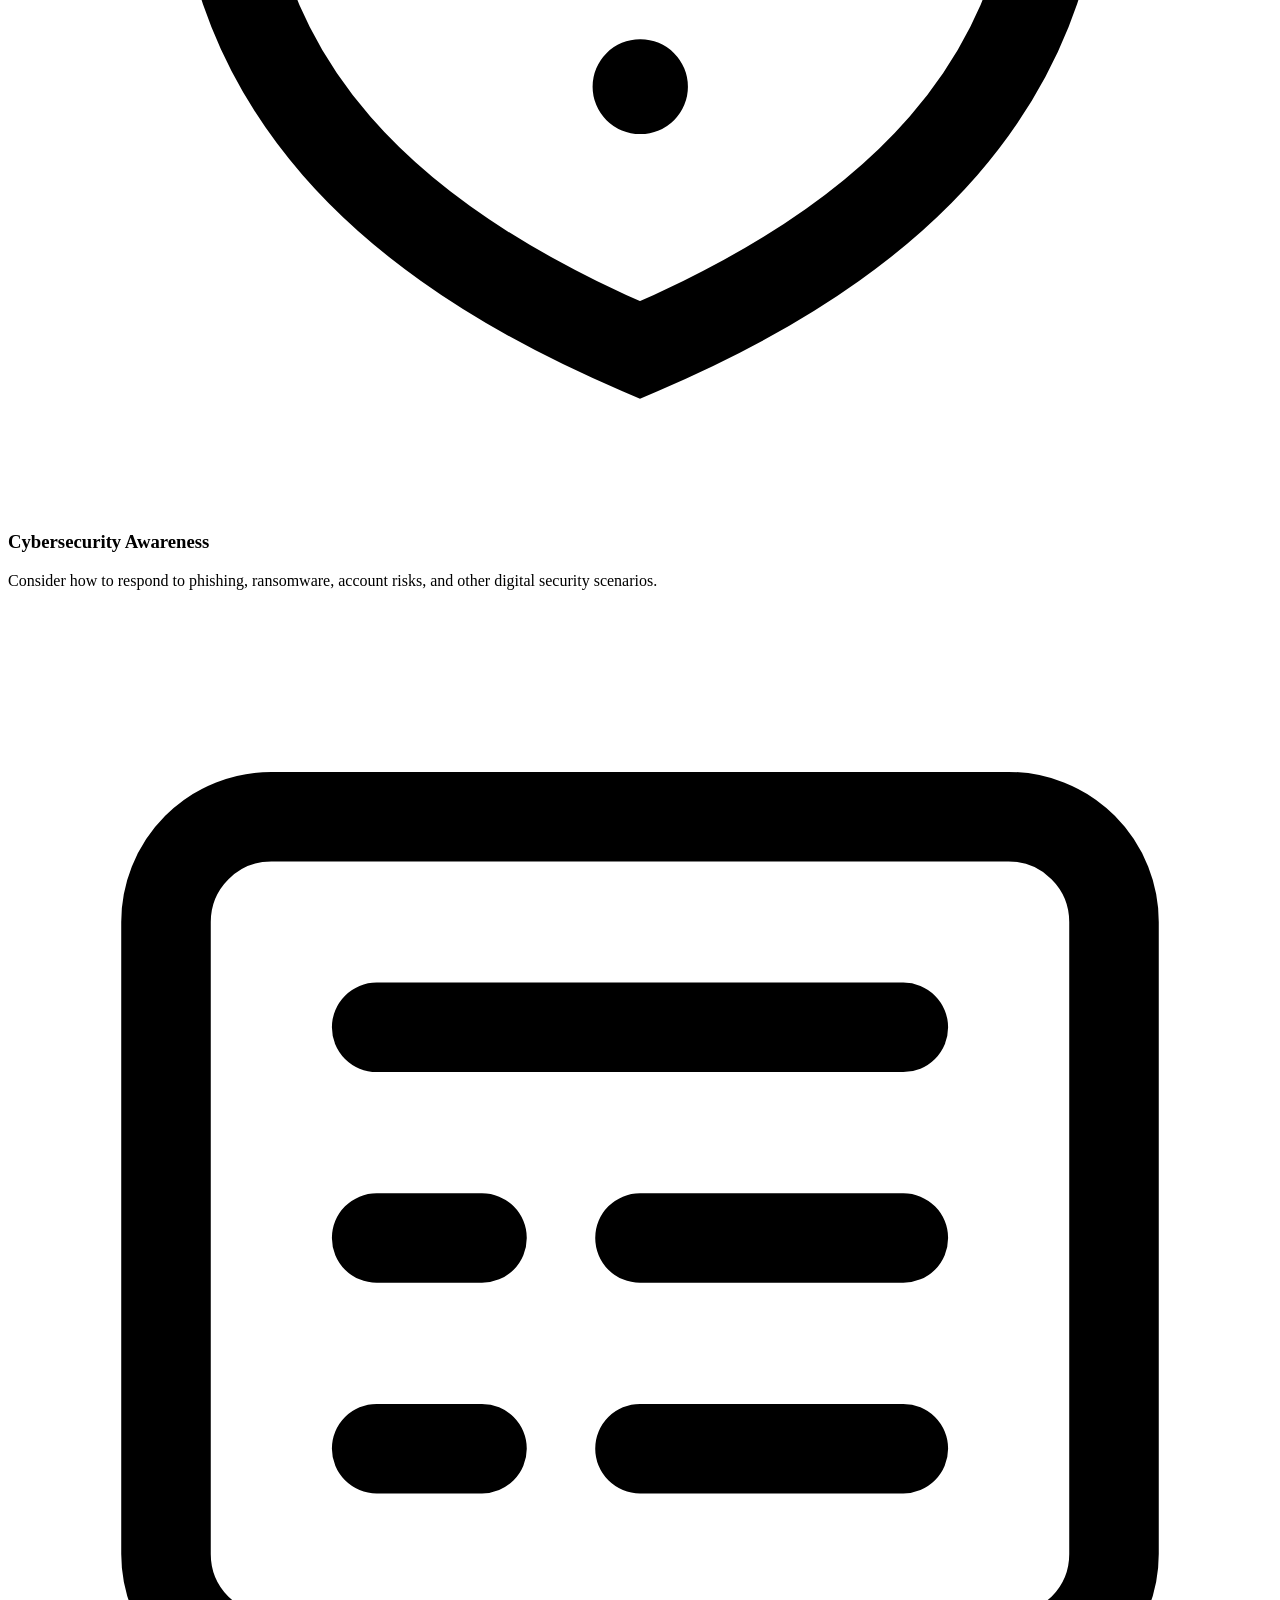
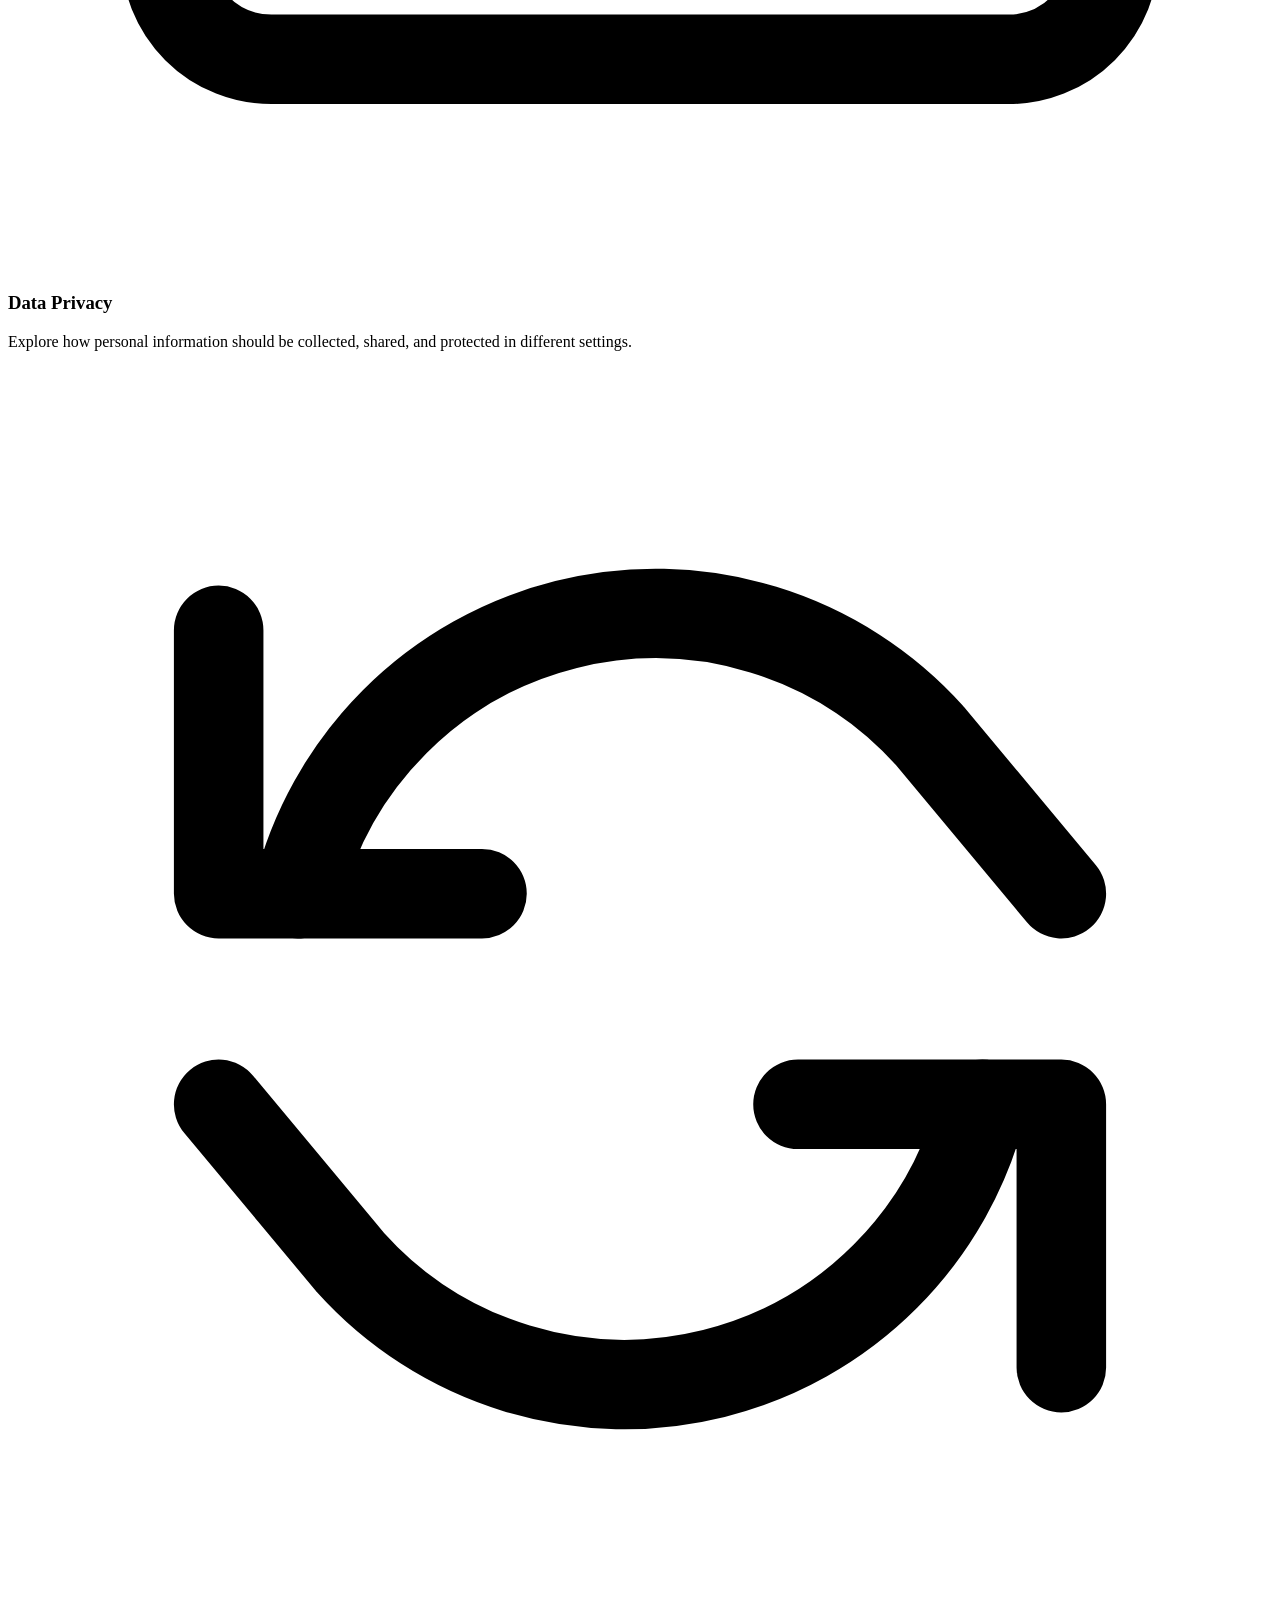
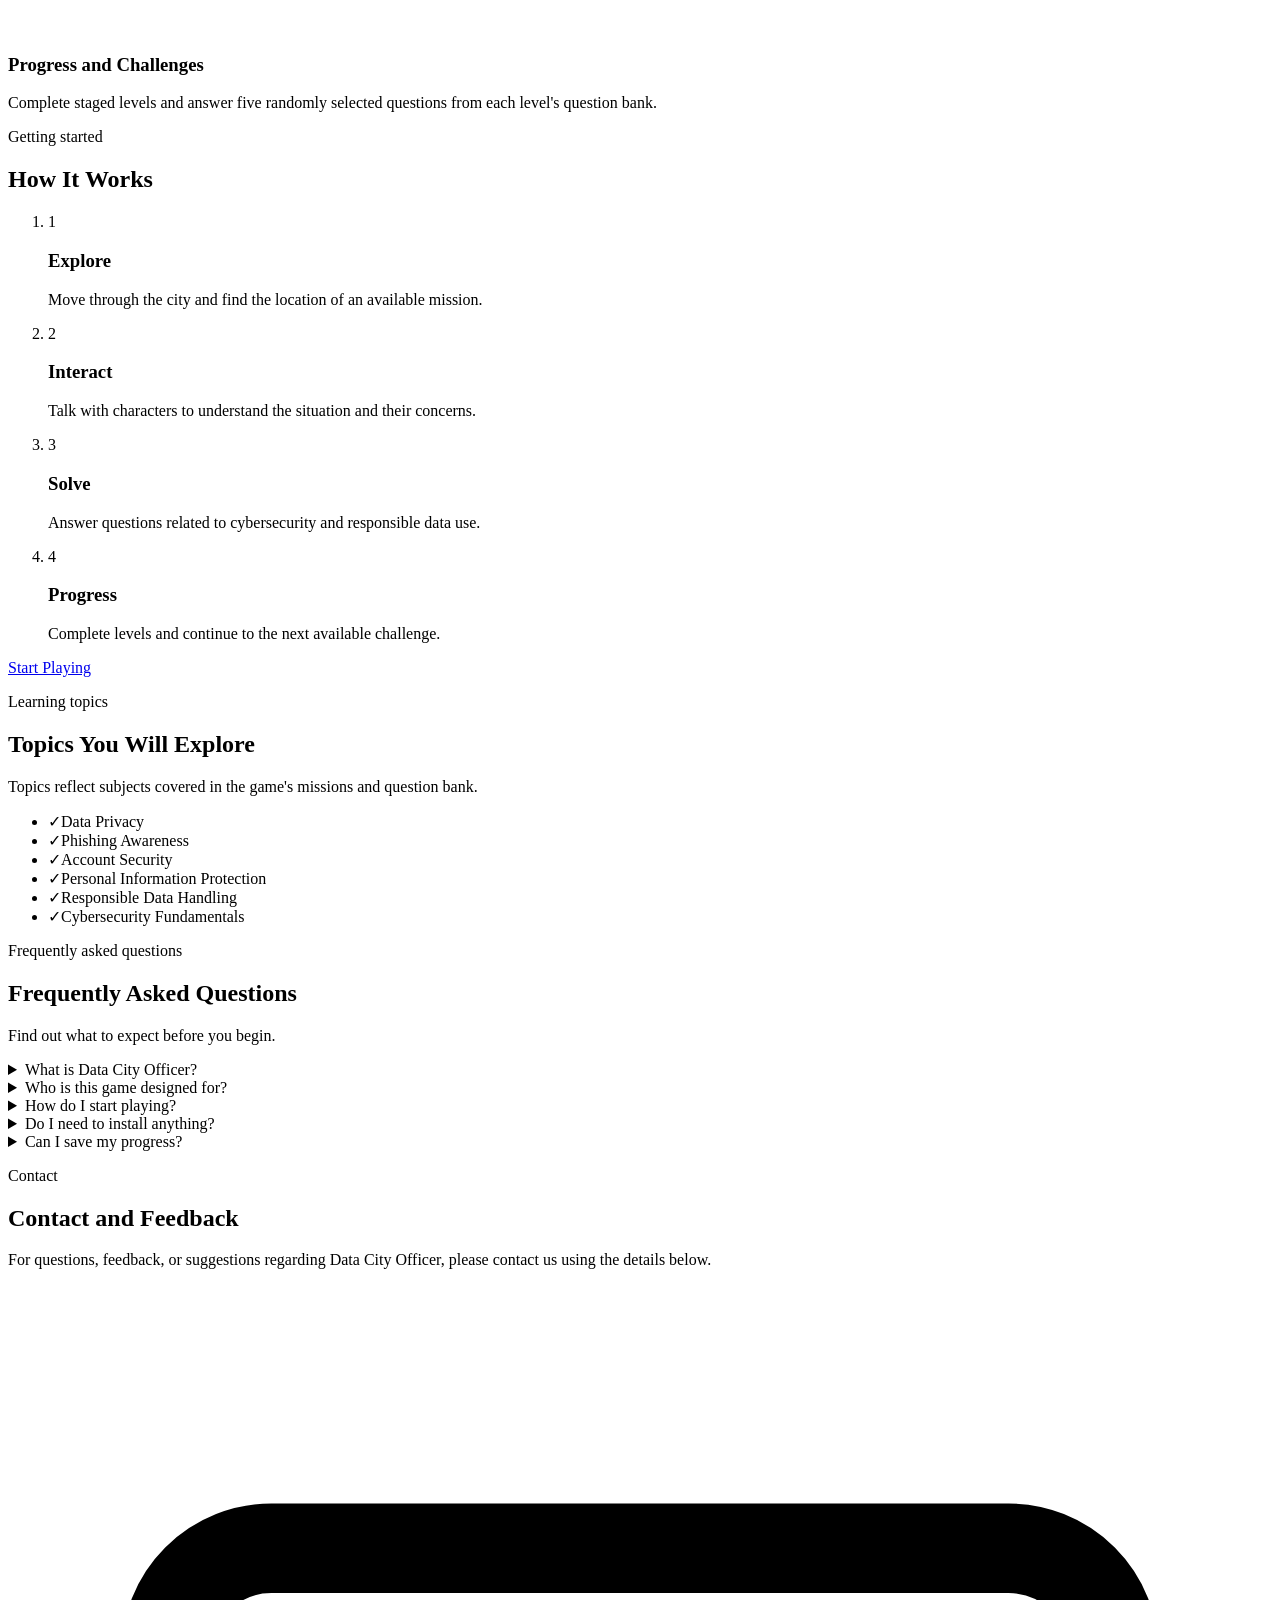
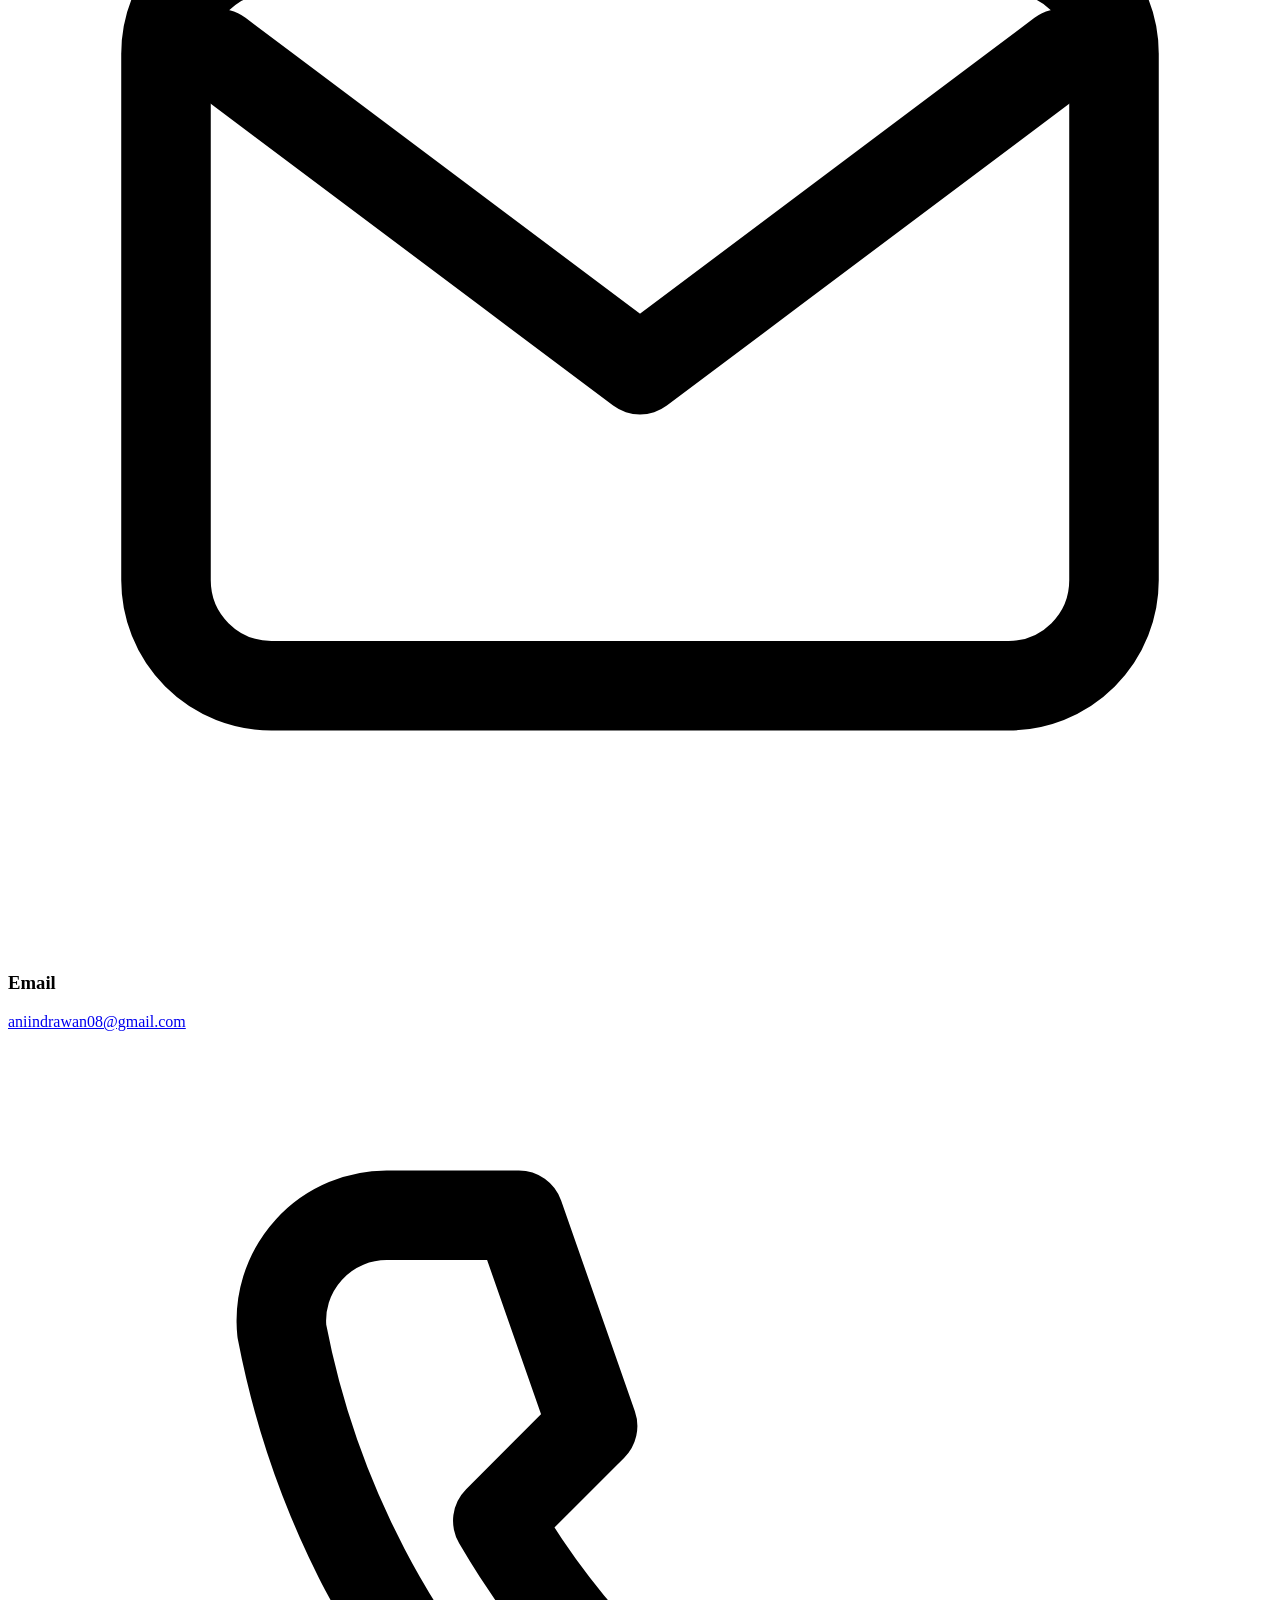
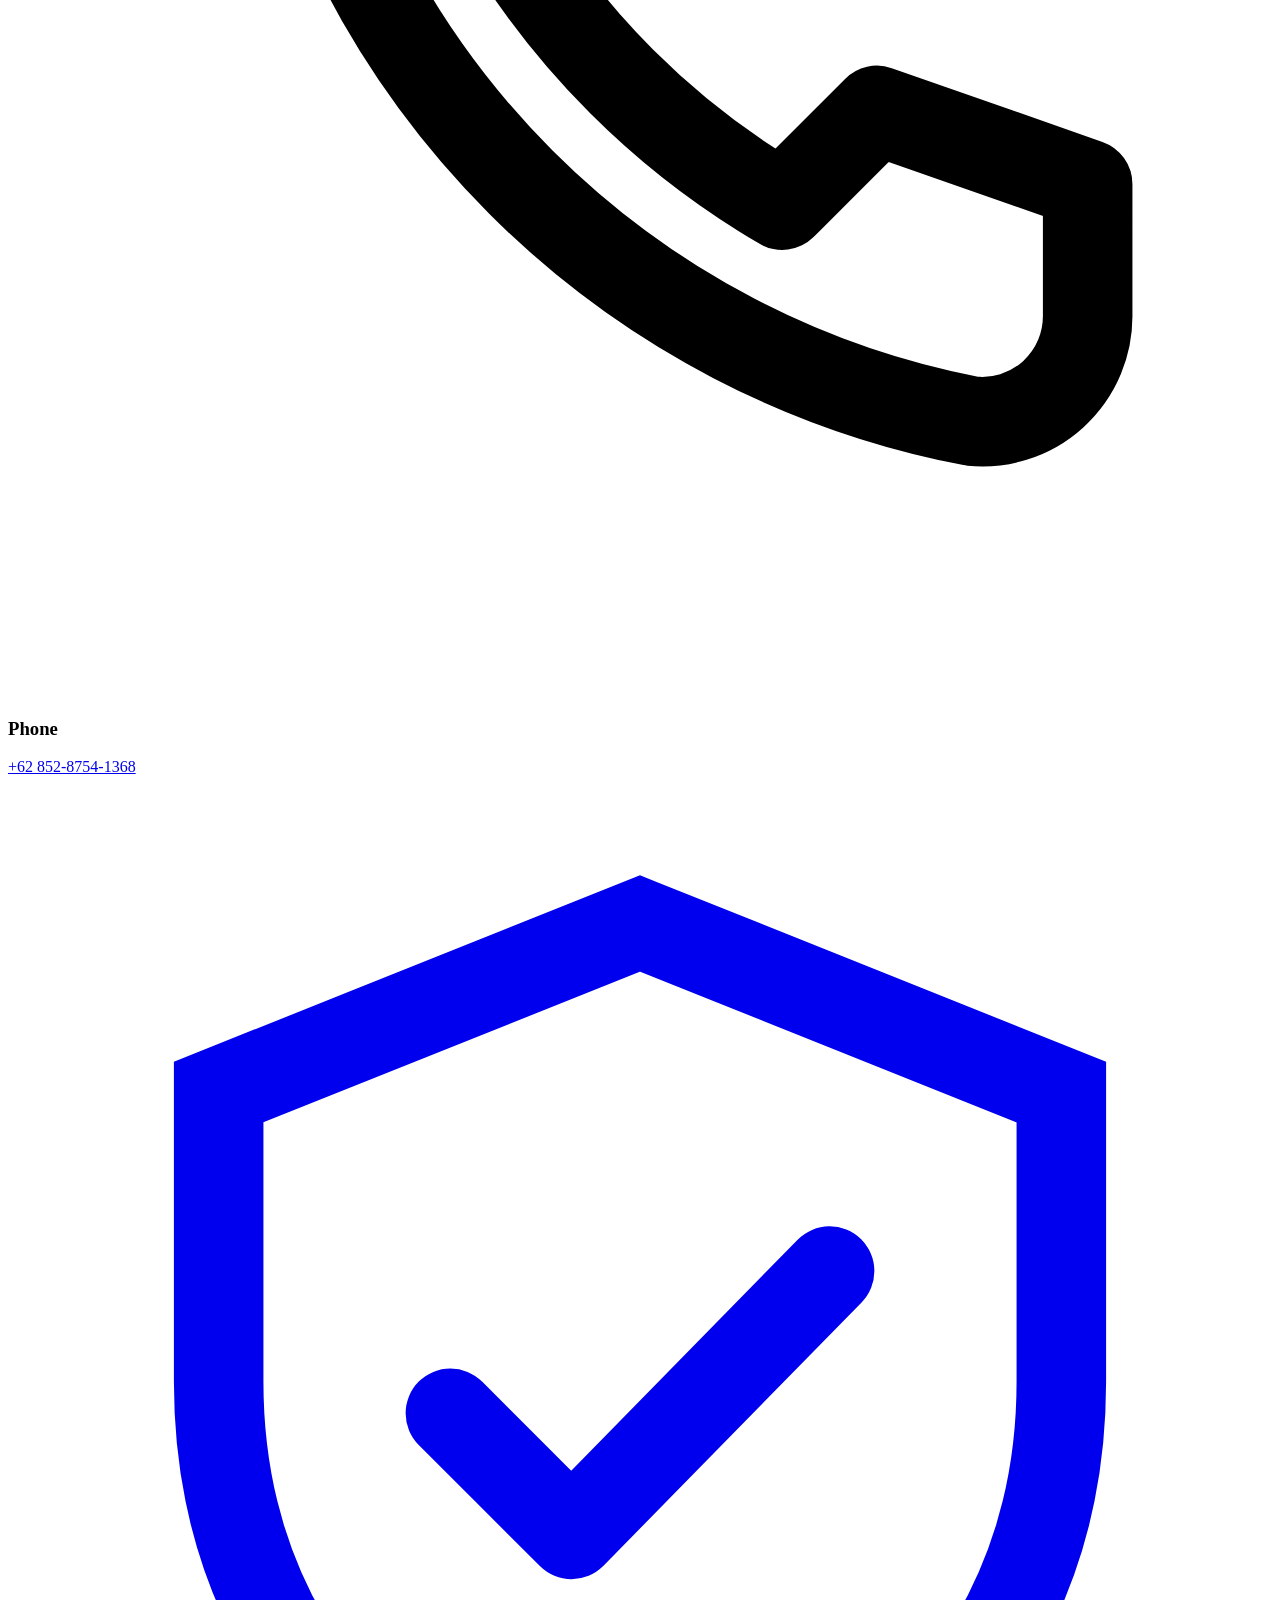
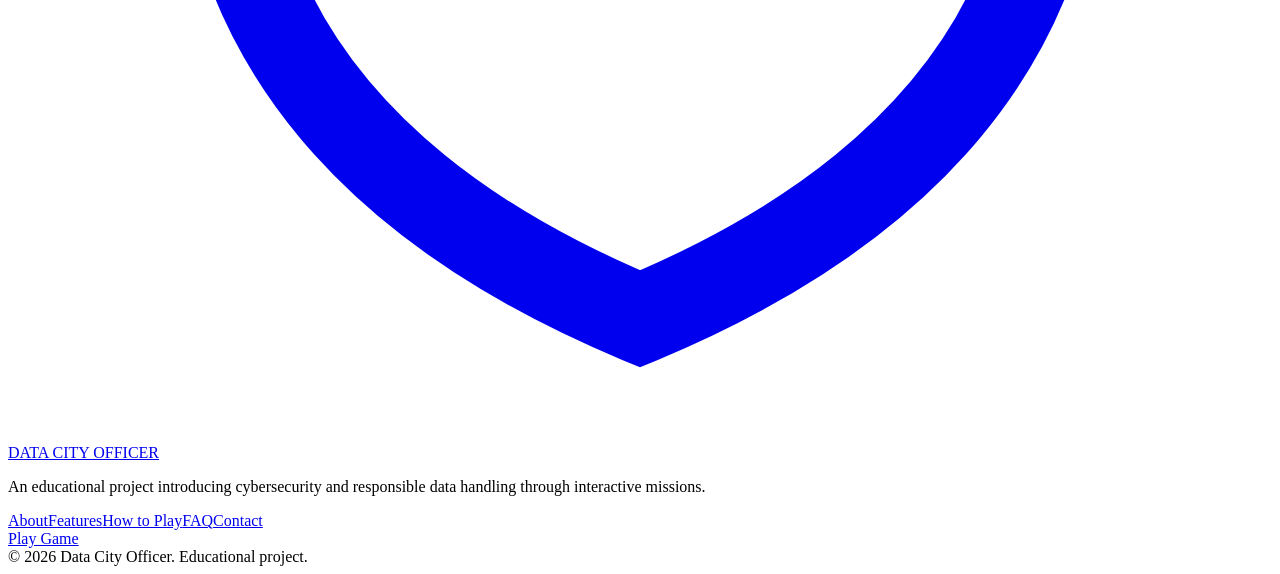
==== commit 7e032c94: "initial commit" ====
--- a/index.html
+++ b/index.html
@@ -1,917 +1,264 @@
 <!DOCTYPE html>
-<html lang="id">
-
+<html lang="en">
 <head>
   <meta charset="UTF-8">
-  <meta name="viewport" content="width=device-width, initial-scale=1.0, maximum-scale=1.0, user-scalable=no">
-  <title>DATA CITY OFFICER: Guardians of Data City</title>
-  <meta name="description"
-    content="Game 2D edukatif cybersecurity dan data privacy berbasis browser. Selamatkan Data City dari kebocoran dan penyalahgunaan data!">
-  <meta name="keywords" content="cybersecurity game, data privacy, trivia, edukasi keamanan data, data city officer">
-
-  <!-- Modern Font -->
-  <link rel="preconnect" href="https://fonts.googleapis.com">
-  <link rel="preconnect" href="https://fonts.gstatic.com" crossorigin>
-  <link
-    href="https://fonts.googleapis.com/css2?family=Inter:wght@400;600;700;800;900&family=JetBrains+Mono:wght@700;800&display=swap"
-    rel="stylesheet">
-
-  <!-- Stylesheets -->
-  <link rel="stylesheet" href="css/style.css">
-  <link rel="stylesheet" href="css/animations.css">
-  <link rel="stylesheet" href="css/menu.css">
-  <link rel="stylesheet" href="css/map.css">
-  <link rel="stylesheet" href="css/quiz.css">
-  <link rel="stylesheet" href="css/city.css">
+  <meta name="viewport" content="width=device-width, initial-scale=1">
+  <meta name="theme-color" content="#ffffff">
+  <meta name="description" content="Learn about cybersecurity and data privacy through interactive missions in Data City Officer, a browser-based educational game.">
+  <title>Data City Officer | Digital Security Education</title>
+  <link rel="stylesheet" href="css/landing.css">
+  <script src="js/landing.js" defer></script>
 </head>
-
 <body>
-
-  <!-- Cyber Background Canvas -->
-  <canvas id="bg-canvas"></canvas>
-
-  <!-- Confetti Canvas -->
-  <canvas id="confetti-canvas"></canvas>
-
-  <!-- Red Strobe Overlay for Data Breach -->
-  <div id="breach-overlay"></div>
-
-  <!-- Game Over Narrative -->
-  <div class="game-over-overlay" id="game-over-overlay" role="alertdialog" aria-modal="true" aria-labelledby="game-over-title" aria-describedby="game-over-narrative" hidden>
-    <div class="game-over-narrative" id="game-over-narrative" aria-live="assertive">
-      <h2 id="game-over-title">GAME OVER</h2>
-      <p class="game-over-line game-over-line-one">Firewall kota gagal bertahan.</p>
-      <p class="game-over-line game-over-line-two">Data warga dan informasi pribadi mereka telah bocor ke pihak yang tidak berwenang.</p>
-      <p class="game-over-line game-over-line-three">Operasi gagal. Data City berada dalam kondisi darurat.</p>
-      <p class="game-over-line game-over-return">Mengembalikanmu ke menu utama...</p>
+  <a class="skip-link" href="#main">Skip to content</a>
+  <header class="site-header">
+    <div class="container nav-shell">
+      <a class="brand" href="#home" aria-label="Data City Officer home">
+        <span class="brand-mark" aria-hidden="true">
+          <svg viewBox="0 0 24 24" fill="none">
+            <path d="M12 2.8 20 6v5.5c0 5-3.2 8.2-8 10.2-4.8-2-8-5.2-8-10.2V6l8-3.2Z" stroke="currentColor" stroke-width="1.7"/>
+            <path d="m8.4 12.1 2.3 2.3 4.9-5" stroke="currentColor" stroke-width="1.7" stroke-linecap="round" stroke-linejoin="round"/>
+          </svg>
+        </span>
+        <span class="brand-name">DATA CITY OFFICER</span>
+      </a>
+      <button class="menu-toggle" type="button" aria-label="Open navigation menu" aria-expanded="false" aria-controls="primary-navigation">
+        <span></span><span></span>
+      </button>
+      <nav class="nav-links" id="primary-navigation" aria-label="Main navigation">
+        <a href="#home">Home</a>
+        <a href="#about">About</a>
+        <a href="#features">Features</a>
+        <a href="#how-to-play">How to Play</a>
+        <a href="#faq">FAQ</a>
+        <a href="#contact">Contact</a>
+        <a class="button button-primary nav-play" href="game.html">Play Game</a>
+      </nav>
     </div>
-  </div>
-
-  <!-- Toast Notifications Container -->
-  <div id="toast-container" aria-live="polite"></div>
-
-  <!-- Main Game Container -->
-  <div id="game-app">
-
-    <!-- Global Top Navigation Header -->
-    <header class="game-header">
-      <div class="header-brand" id="header-brand-logo" role="button" tabindex="0" title="Kembali ke Menu Utama">
-        <div class="badge-logo">🛡️</div>
-        <div class="brand-titles">
-          <span class="brand-title">Data City Officer</span>
-          <span class="brand-subtitle">Guardians of Data City</span>
-        </div>
-      </div>
-
-      <div class="header-stats" hidden>
-        <div class="stat-pill score-pill" title="Base Score dan Speed Bonus">
-          <span class="icon">⭐</span>
-          <span id="header-score-val">0</span>
-          <span id="header-speed-val" style="font-size:0.75rem; color:var(--cyan); margin-left:2px;">+0</span>
-        </div>
-        <div class="stat-pill lives-pill" title="Nyawa Officer">
-          <span id="header-lives-val">❤️ ❤️ ❤️</span>
-        </div>
-        <div class="stat-pill wallet-pill" title="Saldo Rupiah">
-          <span>💰</span>
-          <span id="header-balance-val">Rp0</span>
-        </div>
-      </div>
-
-      <div class="header-controls">
-        <button class="btn-secondary header-shop-button" id="btn-open-shop" type="button" hidden>
-          🛒 SHOP
-        </button>
-        <button class="btn-icon" id="btn-sound-toggle" aria-label="Toggle Sound" title="Suara On/Off">
-          🔊
-        </button>
-      </div>
-    </header>
-
-    <!-- Screens Viewport Container -->
-    <main id="screens-viewport">
-
-      <!-- ===================================================================
-           1. SPLASH SCREEN
-           =================================================================== -->
-      <section id="screen-splash" class="game-screen active">
-        <div class="splash-badge">🛡️</div>
+  </header>
+
+  <main id="main">
+    <section class="hero" id="home" aria-labelledby="hero-title">
+      <div class="container hero-grid">
+        <div class="hero-copy">
+          <p class="eyebrow">Digital Security Education</p>
+          <h1 id="hero-title">Learn to Protect Data. Make a Difference.</h1>
+          <p class="hero-description">Data City Officer is an educational game that introduces cybersecurity and data privacy through interactive missions, practical scenarios, and decision-making challenges.</p>
+          <div class="hero-actions">
+            <a class="button button-primary" href="game.html">Play the Game</a>
+            <a class="button button-secondary" href="#about">Learn More</a>
+          </div>
+        </div>
+        <figure class="hero-visual">
+          <svg viewBox="0 0 620 440" role="img" aria-labelledby="illustration-title illustration-desc">
+            <title id="illustration-title">Illustration of a city and protected information</title>
+            <desc id="illustration-desc">A simple editorial illustration of a calm city skyline, a shield, and a personal information record. This is an illustration, not a screenshot of gameplay.</desc>
+            <rect x="1" y="1" width="618" height="438" rx="14" fill="#DCEAF4"/>
+            <circle cx="495" cy="99" r="43" fill="#FFFFFF" opacity=".74"/>
+            <path d="M28 328 134 259l87 54 91-94 93 91 78-59 109 72v63H28Z" fill="#C2D8E7"/>
+            <path d="M43 344h538v56H43z" fill="#B3CCDD"/>
+            <g fill="#FFFFFF">
+              <path d="M77 225h82v119H77z"/><path d="M88 198h60v27H88z"/>
+              <path d="M176 263h80v81h-80z"/><path d="M187 241h58v22h-58z"/>
+              <path d="M390 240h82v104h-82z"/><path d="M402 211h58v29h-58z"/>
+              <path d="M484 270h72v74h-72z"/><path d="M495 247h50v23h-50z"/>
+            </g>
+            <g fill="#9CB8CC">
+              <path d="M91 239h10v12H91zm22 0h10v12h-10zm22 0h10v12h-10zM91 262h10v12H91zm22 0h10v12h-10zm22 0h10v12h-10zM91 285h10v12H91zm22 0h10v12h-10zm22 0h10v12h-10z"/>
+              <path d="M190 277h10v12h-10zm22 0h10v12h-10zm22 0h10v12h-10zM190 300h10v12h-10zm22 0h10v12h-10zm22 0h10v12h-10z"/>
+              <path d="M404 253h10v12h-10zm22 0h10v12h-10zm22 0h10v12h-10zM404 276h10v12h-10zm22 0h10v12h-10zm22 0h10v12h-10z"/>
+              <path d="M499 282h10v12h-10zm22 0h10v12h-10zm22 0h10v12h-10zM499 305h10v12h-10zm22 0h10v12h-10zm22 0h10v12h-10z"/>
+            </g>
+            <path d="M260 164h100l34 36v160H226V200z" fill="#2F6690"/>
+            <path d="M260 164v-26h100v26M226 201h168" fill="none" stroke="#FFFFFF" stroke-opacity=".75" stroke-width="2"/>
+            <path d="M272 219h77v27h-77zM272 259h77v79h-77z" fill="#FFFFFF" opacity=".17"/>
+            <path d="m310 88 38 15v28c0 25-15 42-38 54-23-12-38-29-38-54v-28l38-15Z" fill="#FFFFFF" stroke="#2F6690" stroke-width="4"/>
+            <path d="m292 129 12 12 25-27" fill="none" stroke="#2F6690" stroke-width="5" stroke-linecap="round" stroke-linejoin="round"/>
+            <rect x="405" y="69" width="118" height="75" rx="8" fill="#FFFFFF" stroke="#DCE2E8" stroke-width="2"/>
+            <circle cx="426" cy="92" r="8" fill="#9CB8CC"/>
+            <path d="M443 88h55M443 97h39M419 116h82" stroke="#9CB8CC" stroke-width="4" stroke-linecap="round"/>
+            <path d="M33 401h554" stroke="#91AEC3" stroke-width="2"/>
+          </svg>
+          <figcaption>Original illustration · not a gameplay screenshot</figcaption>
+        </figure>
+      </div>
+    </section>
+
+    <section class="section about-section" id="about" aria-labelledby="about-title">
+      <div class="container about-grid">
         <div>
-          <h1 class="splash-title">DATA CITY OFFICER</h1>
-          <p class="splash-subtitle">GUARDIANS OF DATA CITY</p>
-        </div>
-        <p style="color:var(--text-muted); max-width:480px; font-size:1rem; line-height:1.6;">
-          Selamatkan 4 distrik kota dari ancaman kebocoran privasi, ransomware, phishing, dan eksploitasi data ilegal!
-        </p>
-        <button class="btn-primary splash-press-btn" id="btn-splash-enter">
-          ⚡ PRESS TO ENTER CITY ➔
-        </button>
-      </section>
-
-      <!-- ===================================================================
-           2. MAIN MENU SCREEN
-           =================================================================== -->
-      <section id="screen-menu" class="game-screen">
-        <div class="menu-layout">
-          <!-- Hero Character Display -->
-          <div class="menu-hero">
-            <div class="character-card">
-              <div class="character-avatar-wrapper floating-anim">
-                <!-- SVG Avatar inserted via JS -->
-              </div>
-              <div class="hero-officer-info">
-                <div class="hero-officer-name">Data City Officer</div>
-                <div class="hero-officer-role">Cyber Defense Squad</div>
-              </div>
+          <p class="eyebrow">About the project</p>
+          <h2 id="about-title">About Data City Officer</h2>
+        </div>
+        <div class="about-copy">
+          <p class="lead">Data City Officer is an interactive educational project designed to introduce cybersecurity and responsible data handling through a game-based learning experience.</p>
+          <p>The game encourages players to think about the information they share, why data privacy matters, and how everyday choices can help reduce exposure to digital threats.</p>
+          <p>Through city exploration, character interactions, and decision-making challenges, players encounter practical scenarios involving personal information, account security, and responsible data use.</p>
+        </div>
+      </div>
+    </section>
+
+    <section class="section features-section" id="features" aria-labelledby="features-title">
+      <div class="container">
+        <div class="section-heading">
+          <p class="eyebrow">Learn by doing</p>
+          <h2 id="features-title">Learning Through Interactive Missions</h2>
+          <p>Explore everyday security ideas through activities already built into the game.</p>
+        </div>
+        <div class="feature-grid">
+          <article class="feature">
+            <span class="feature-icon" aria-hidden="true">
+              <svg viewBox="0 0 24 24" fill="none"><path d="M3 20V9l5-4 4 3 4-5 5 4v13H3Z" stroke="currentColor" stroke-width="1.7" stroke-linejoin="round"/><path d="M8 20v-5h4v5" stroke="currentColor" stroke-width="1.7"/></svg>
+            </span>
+            <h3>Interactive Missions</h3>
+            <p>Meet characters, learn about their situations, and take on scenario-based missions across the city.</p>
+          </article>
+          <article class="feature">
+            <span class="feature-icon" aria-hidden="true">
+              <svg viewBox="0 0 24 24" fill="none"><path d="M12 3 20 6v5c0 5-3.3 8-8 10-4.7-2-8-5-8-10V6l8-3Z" stroke="currentColor" stroke-width="1.7"/><path d="M12 8v4m0 4h.01" stroke="currentColor" stroke-width="1.8" stroke-linecap="round"/></svg>
+            </span>
+            <h3>Cybersecurity Awareness</h3>
+            <p>Consider how to respond to phishing, ransomware, account risks, and other digital security scenarios.</p>
+          </article>
+          <article class="feature">
+            <span class="feature-icon" aria-hidden="true">
+              <svg viewBox="0 0 24 24" fill="none"><path d="M5 4h14a2 2 0 0 1 2 2v12a2 2 0 0 1-2 2H5a2 2 0 0 1-2-2V6a2 2 0 0 1 2-2Z" stroke="currentColor" stroke-width="1.7"/><path d="M7 8h10M7 12h2m3 0h5m-10 4h2m3 0h5" stroke="currentColor" stroke-width="1.7" stroke-linecap="round"/></svg>
+            </span>
+            <h3>Data Privacy</h3>
+            <p>Explore how personal information should be collected, shared, and protected in different settings.</p>
+          </article>
+          <article class="feature">
+            <span class="feature-icon" aria-hidden="true">
+              <svg viewBox="0 0 24 24" fill="none"><path d="M4 5v5h5M20 19v-5h-5" stroke="currentColor" stroke-width="1.7" stroke-linecap="round" stroke-linejoin="round"/><path d="M5.5 10a7 7 0 0 1 12-3L20 10M18.5 14a7 7 0 0 1-12 3L4 14" stroke="currentColor" stroke-width="1.7" stroke-linecap="round" stroke-linejoin="round"/></svg>
+            </span>
+            <h3>Progress and Challenges</h3>
+            <p>Complete staged levels and answer five randomly selected questions from each level's question bank.</p>
+          </article>
+        </div>
+      </div>
+    </section>
+
+    <section class="section how-section" id="how-to-play" aria-labelledby="how-title">
+      <div class="container">
+        <div class="section-heading">
+          <p class="eyebrow">Getting started</p>
+          <h2 id="how-title">How It Works</h2>
+        </div>
+        <ol class="steps">
+          <li><span class="step-number">1</span><div><h3>Explore</h3><p>Move through the city and find the location of an available mission.</p></div></li>
+          <li><span class="step-number">2</span><div><h3>Interact</h3><p>Talk with characters to understand the situation and their concerns.</p></div></li>
+          <li><span class="step-number">3</span><div><h3>Solve</h3><p>Answer questions related to cybersecurity and responsible data use.</p></div></li>
+          <li><span class="step-number">4</span><div><h3>Progress</h3><p>Complete levels and continue to the next available challenge.</p></div></li>
+        </ol>
+        <a class="button button-primary" href="game.html">Start Playing</a>
+      </div>
+    </section>
+
+    <section class="section topics-section" aria-labelledby="topics-title">
+      <div class="container topics-grid">
+        <div class="topics-heading">
+          <p class="eyebrow">Learning topics</p>
+          <h2 id="topics-title">Topics You Will Explore</h2>
+          <p>Topics reflect subjects covered in the game's missions and question bank.</p>
+        </div>
+        <ul class="topic-list">
+          <li><span aria-hidden="true">✓</span>Data Privacy</li>
+          <li><span aria-hidden="true">✓</span>Phishing Awareness</li>
+          <li><span aria-hidden="true">✓</span>Account Security</li>
+          <li><span aria-hidden="true">✓</span>Personal Information Protection</li>
+          <li><span aria-hidden="true">✓</span>Responsible Data Handling</li>
+          <li><span aria-hidden="true">✓</span>Cybersecurity Fundamentals</li>
+        </ul>
+      </div>
+    </section>
+
+    <section class="section faq-section" id="faq" aria-labelledby="faq-title">
+      <div class="container faq-grid">
+        <div>
+          <p class="eyebrow">Frequently asked questions</p>
+          <h2 id="faq-title">Frequently Asked Questions</h2>
+          <p class="section-intro">Find out what to expect before you begin.</p>
+        </div>
+        <div class="faq-list">
+          <details>
+            <summary>What is Data City Officer?</summary>
+            <div class="faq-answer"><p>It is an educational browser game where players explore a digital city and complete missions about cybersecurity and data privacy.</p></div>
+          </details>
+          <details>
+            <summary>Who is this game designed for?</summary>
+            <div class="faq-answer"><p>It is designed for people interested in learning introductory cybersecurity and data privacy concepts through interactive scenarios. The project does not claim formal accreditation or professional certification.</p></div>
+          </details>
+          <details>
+            <summary>How do I start playing?</summary>
+            <div class="faq-answer"><p>Select Play Game or Start Playing. In the game, explore the city, interact with characters, and complete the available missions. You can move with the keyboard or on-screen touch controls.</p></div>
+          </details>
+          <details>
+            <summary>Do I need to install anything?</summary>
+            <div class="faq-answer"><p>The game runs in a modern web browser as an HTML game. No separate game installation is required when you access a hosted copy.</p></div>
+          </details>
+          <details>
+            <summary>Can I save my progress?</summary>
+            <div class="faq-answer"><p>Game progress is stored in the browser's local storage on the device and browser you use. It is not synced across devices or browsers.</p></div>
+          </details>
+        </div>
+      </div>
+    </section>
+
+    <section class="section contact-section" id="contact" aria-labelledby="contact-title">
+      <div class="container contact-grid">
+        <div>
+          <p class="eyebrow">Contact</p>
+          <h2 id="contact-title">Contact and Feedback</h2>
+          <p class="section-intro">For questions, feedback, or suggestions regarding Data City Officer, please contact us using the details below.</p>
+        </div>
+        <div class="contact-methods" aria-label="Contact information">
+          <div class="contact-method">
+            <span class="contact-icon" aria-hidden="true">
+              <svg viewBox="0 0 24 24" fill="none">
+                <rect x="3" y="5" width="18" height="14" rx="2" stroke="currentColor" stroke-width="1.7"/>
+                <path d="m4 7 8 6 8-6" stroke="currentColor" stroke-width="1.7" stroke-linecap="round" stroke-linejoin="round"/>
+              </svg>
+            </span>
+            <div>
+              <h3>Email</h3>
+              <a href="mailto:aniindrawan08@gmail.com">aniindrawan08@gmail.com</a>
             </div>
           </div>
-
-          <!-- Menu Options -->
-          <div class="menu-content">
-            <div class="menu-header-group">
-              <h2 class="menu-main-title">DATA CITY OFFICER</h2>
-              <div class="menu-sub-title">GUARDIANS OF DATA CITY</div>
-            </div>
-
-            <div class="menu-nav-list">
-              <button class="btn-primary menu-btn" id="btn-menu-start">
-                <span class="btn-icon-prefix">🚀</span> START NEW MISSION
-              </button>
-              <button class="btn-secondary menu-btn" id="btn-menu-continue" disabled>
-                <span class="btn-icon-prefix">▶️</span> CONTINUE MISSION
-              </button>
-              <button class="btn-secondary menu-btn" id="btn-menu-tutorial">
-                <span class="btn-icon-prefix">📖</span> TUTORIAL & BRIEFING
-              </button>
-              <button class="btn-secondary menu-btn" id="btn-menu-how">
-                <span class="btn-icon-prefix">❓</span> HOW TO PLAY & RULES
-              </button>
-              <button class="btn-secondary menu-btn" id="btn-menu-settings">
-                <span class="btn-icon-prefix">⚙️</span> SETTINGS & STORAGE
-              </button>
-            </div>
-
-            <div class="menu-footer-info">
-              <span>v1.0 Standard Web Game</span>
-              <span>4 Stages • 12 Levels • 360 Questions</span>
+          <div class="contact-method">
+            <span class="contact-icon" aria-hidden="true">
+              <svg viewBox="0 0 24 24" fill="none">
+                <path d="M7.2 3.5h2.5l1.4 4-1.8 1.8a15 15 0 0 0 5.4 5.4l1.8-1.8 4 1.4v2.5a2 2 0 0 1-2.2 2A16.5 16.5 0 0 1 5.2 5.7a2 2 0 0 1 2-2.2Z" stroke="currentColor" stroke-width="1.7" stroke-linecap="round" stroke-linejoin="round"/>
+              </svg>
+            </span>
+            <div>
+              <h3>Phone</h3>
+              <a href="tel:+6285287541368">+62 852-8754-1368</a>
             </div>
           </div>
         </div>
-      </section>
-
-      <!-- ===================================================================
-           3. TUTORIAL SCREEN
-           =================================================================== -->
-      <section id="screen-tutorial" class="game-screen">
-        <div class="tutorial-card">
-          <div class="tutorial-header">
-            <h2 style="font-size:1.3rem; color:#fff; display:flex; align-items:center; gap:8px;">
-              🛡️ PANDUAN PETUGAS KEAMANAN DATA
-            </h2>
-            <div class="tutorial-step-indicator" id="tutorial-step-indicator">
-              PANDUAN 1 / 6
-            </div>
-          </div>
-
-          <!-- Slide 1: Cara Menjawab & Keyboard -->
-          <div class="tutorial-slide active">
-            <div class="tutorial-slide-title">
-              <span>🎮</span> 1. Cara Menjawab & Kontrol
-            </div>
-            <p class="tutorial-slide-desc">
-              Pilih salah satu dari 4 opsi jawaban terbaik berdasarkan prinsip keamanan data dan privasi. Kamu dapat
-              mengklik jawaban langsung atau menggunakan tombol keyboard:
-            </p>
-            <div class="tutorial-visual-box">
-              <div class="tutorial-key-list">
-                <span class="key-badge">1 / A</span> Pilihan A
-                <span class="key-badge">2 / B</span> Pilihan B
-                <span class="key-badge">3 / C</span> Pilihan C
-                <span class="key-badge">4 / D</span> Pilihan D
-              </div>
-            </div>
-          </div>
-
-          <!-- Slide 2: Timer 1:30 Menit -->
-          <div class="tutorial-slide">
-            <div class="tutorial-slide-title">
-              <span>⏱️</span> 2. Batas Waktu 1:30 Menit & Speed Bonus
-            </div>
-            <p class="tutorial-slide-desc">
-              Setiap pertanyaan memiliki batas waktu <strong>1:30 menit (90 detik)</strong>.
-            </p>
-            <div class="tutorial-visual-box">
-              <ul style="list-style:none; display:flex; flex-direction:column; gap:8px;">
-                <li>🟢 <strong>1:30–0:21:</strong> Waktu normal. Jawab dalam 30 detik pertama (> 1:00 tersisa) untuk
-                  meraih <span style="color:var(--cyan);font-weight:700;">+50 Speed Bonus</span>!</li>
-                <li>🟡 <strong>0:20–0:11:</strong> Peringatan (Warning pulse).</li>
-                <li>🔴 <strong>0:10–0:00:</strong> Kritis (Critical). Jika mencapai 0:00, jawaban dihitung salah!</li>
-              </ul>
-            </div>
-          </div>
-
-          <!-- Slide 3: Sistem Nyawa (Lives) -->
-          <div class="tutorial-slide">
-            <div class="tutorial-slide-title">
-              <span>❤️</span> 3. Sistem Nyawa (Lives)
-            </div>
-            <p class="tutorial-slide-desc">
-              Officer memulai permainan dengan <strong>3 Nyawa (❤️ ❤️ ❤️)</strong>. Nyawa yang tersisa dibawa ke level
-              berikutnya. Setelah menyelesaikan satu stage, Officer mendapat <strong>+1 nyawa</strong> (maksimal 3):
-            </p>
-            <div class="tutorial-visual-box">
-              <ul style="list-style:none; display:flex; flex-direction:column; gap:8px;">
-                <li>💔 <strong>Salah 1x:</strong> Mendapat Peringatan Risiko Keamanan Data.</li>
-                <li>💔 <strong>Salah 2x:</strong> Security Alert! Skor level berkurang 50%!</li>
-                <li>💔 <strong>Salah 3x:</strong> Memicu <strong>DATA BREACH!</strong></li>
-              </ul>
-            </div>
-          </div>
-
-          <!-- Slide 4: Data Breach -->
-          <div class="tutorial-slide">
-            <div class="tutorial-slide-title">
-              <span>🚨</span> 4. Bahaya Data Breach
-            </div>
-            <p class="tutorial-slide-desc">
-              Jika melakukan kesalahan sebanyak 3 kali dalam satu level, sistem keamanan kota lumpuh!
-            </p>
-            <div class="tutorial-visual-box" style="border-color:var(--crimson);">
-              <p style="color:var(--crimson); font-weight:700;">
-                Alarm berbunyi dan layar Game Over muncul dengan narasi kebocoran data, lalu kamu dikembalikan ke menu
-                utama. Selesaikan stage untuk memulihkan 1 nyawa.
-              </p>
-            </div>
-          </div>
-
-          <!-- Slide 5: Power-Ups (Audit Log & Encryption) -->
-          <div class="tutorial-slide">
-            <div class="tutorial-slide-title">
-              <span>⚡</span> 5. Power-Up Bantuan Officer
-            </div>
-            <p class="tutorial-slide-desc">
-              Setiap level memberikanmu 2 perlengkapan canggih (masing-masing 1x per level):
-            </p>
-            <div class="tutorial-visual-box">
-              <div style="display:flex; flex-direction:column; gap:12px;">
-                <div>
-                  <strong style="color:var(--cyan);">🔍 AUDIT LOG (Tombol L):</strong> Mengeliminasi 2 opsi jawaban yang
-                  salah secara otomatis!
-                </div>
-                <div>
-                  <strong style="color:#a855f7;">🔐 ENCRYPTION (Tombol E):</strong> Membekukan timer selama 7 detik
-                  untuk memberikan waktu berpikir ekstra!
-                </div>
-              </div>
-            </div>
-          </div>
-
-          <!-- Slide 6: Pangkat & Skor Akhir -->
-          <div class="tutorial-slide">
-            <div class="tutorial-slide-title">
-              <span>🏆</span> 6. Skor & Pangkat Tertinggi
-            </div>
-            <p class="tutorial-slide-desc">
-              Selesaikan 12 level di 4 stage (Hospital, E-Shop, School, Restaurant). Setiap level memilih 5 soal acak dari bank 30 soal.
-            </p>
-            <div class="tutorial-visual-box">
-              <div style="display:grid; grid-template-columns:1fr 1fr; gap:10px; width:100%;">
-                <div>🥉 0–1000: Rookie Officer</div>
-                <div>🥈 1001–2500: Junior Officer</div>
-                <div>🥇 2501–3500: Senior Officer</div>
-                <div>👑 3501–6000: Chief Data Guardian</div>
-              </div>
-            </div>
-          </div>
-
-          <!-- Tutorial Navigation -->
-          <div class="tutorial-nav">
-            <button class="btn-secondary" id="btn-tutorial-prev">
-              ⬅ KEMBALI
-            </button>
-            <button class="btn-primary" id="btn-tutorial-next">
-              LANJUT ➔
-            </button>
-          </div>
-        </div>
-      </section>
-
-      <!-- 2D City Exploration -->
-      <section id="screen-city" class="game-screen">
-        <div class="city-world" id="city-world">
-          <canvas id="city-canvas" aria-label="Data City 2D world; drag with the left mouse button or a finger to move"></canvas>
-          <div class="city-hud">
-            <div class="city-hud-brand">🛡️ DATA CITY OFFICER <span id="city-rank">ROOKIE OFFICER</span></div>
-            <div class="city-hud-stats">
-              <span>⭐ <b id="city-score">0</b></span>
-              <span>✨ <b id="city-xp">0 XP</b></span>
-              <span>❤️ <b id="city-lives">3</b></span>
-              <div class="city-security-pill"><span>🔐 <b id="city-security">0%</b></span><i><em id="city-security-fill"></em></i></div>
-            </div>
-            <div class="city-objective">
-              <small>CURRENT OBJECTIVE</small>
-              <strong id="city-objective-text">Visit Hospital and talk to Dr. Maya.</strong>
-            </div>
-            <div class="city-hud-actions">
-              <button type="button" id="city-map-toggle" aria-label="Show city map">🗺️</button>
-              <button type="button" id="city-pause-button" aria-label="Pause game">Ⅱ</button>
-            </div>
-          </div>
-          <div class="city-minimap" id="city-minimap" aria-label="Minimap"></div>
-          <div class="city-interact-prompt" id="city-interact-prompt" hidden></div>
-          <div class="city-touch-controls" id="city-touch-controls" aria-label="Movement controls">
-            <div class="city-dpad">
-              <button type="button" data-move="up" aria-label="Move up">▲</button>
-              <button type="button" data-move="left" aria-label="Move left">◀</button>
-              <button type="button" data-move="down" aria-label="Move down">▼</button>
-              <button type="button" data-move="right" aria-label="Move right">▶</button>
-            </div>
-            <button type="button" id="city-touch-interact">E&nbsp; TALK</button>
-          </div>
-          <div class="city-dialog-shade" id="city-dialog-shade" hidden>
-            <section class="city-dialog" role="dialog" aria-modal="true" aria-labelledby="city-dialog-title">
-              <header><span id="city-dialog-avatar">🛡️</span><div><strong id="city-dialog-title">Data City</strong><small id="city-dialog-role"></small></div><button type="button" id="city-dialog-close" aria-label="Close">×</button></header>
-              <p id="city-dialog-text"></p>
-              <div class="city-dialog-progress" id="city-dialog-progress"></div>
-              <footer>
-                <button type="button" class="btn-secondary" id="city-dialog-skip">SKIP</button>
-                <button type="button" class="btn-secondary" id="city-dialog-next">CONTINUE</button>
-                <div class="city-mission-actions" id="city-mission-actions" hidden></div>
-              </footer>
-            </section>
-          </div>
-          <div class="city-briefing-shade" id="city-briefing-shade" hidden>
-            <section class="city-briefing" role="dialog" aria-modal="true">
-              <span id="city-briefing-icon">🛡️</span>
-              <small>MISSION START</small>
-              <h2 id="city-briefing-district">HOSPITAL SECURITY</h2>
-              <p id="city-briefing-title">Pendaftaran Pasien Baru</p>
-              <button type="button" class="btn-primary" id="city-briefing-start">START MISSION</button>
-              <button type="button" class="btn-secondary" id="city-briefing-cancel">KEMBALI</button>
-            </section>
-          </div>
-          <div class="city-pause-shade" id="city-pause-shade" hidden>
-            <section class="city-pause" role="dialog" aria-modal="true">
-              <h2>GAME PAUSED</h2>
-              <button type="button" class="btn-primary" id="city-resume">RESUME</button>
-              <button type="button" class="btn-secondary" id="city-save">SAVE GAME</button>
-              <button type="button" class="btn-secondary" id="city-settings">SETTINGS</button>
-              <button type="button" class="btn-secondary" id="city-district-map">DISTRICT MAP</button>
-              <button type="button" class="btn-secondary" id="city-main-menu">MAIN MENU</button>
-            </section>
-          </div>
-          <div class="city-welcome" id="city-welcome" hidden>
-            <strong>WELCOME TO DATA CITY</strong>
-            <span>Explore the city. Talk to people. Protect their data.</span>
-          </div>
-        </div>
-      </section>
-
-      <!-- ===================================================================
-           4. DATA CITY MAP SCREEN
-           =================================================================== -->
-      <section id="screen-map" class="game-screen">
-        <div class="map-header">
-          <div class="map-title-group">
-            <h2>PETA STAGE DATA CITY</h2>
-            <p>Selesaikan ketiga level dalam setiap stage secara berurutan untuk membuka stage berikutnya.</p>
-          </div>
-          <div class="map-global-security">
-            <div class="global-sec-info">
-              <span class="global-sec-label">TOTAL KEAMANAN KOTA</span>
-              <span class="global-sec-value" id="global-sec-val">20%</span>
-            </div>
-          </div>
-        </div>
-
-        <!-- 2D Map Grid (Expanded Panoramic Layout) -->
-        <div class="city-map-container">
-          <!-- Central HQ Node Banner -->
-          <div class="district-node-hq">
-            <div class="hq-node-card">
-              <div class="hq-icon-box">🏢</div>
-              <div class="hq-info-box">
-                <div class="hq-title">DATA CITY HQ — COMMAND CENTER</div>
-                <div class="hq-status-row">
-                  <span class="hq-status-badge">CENTRAL FIREWALL</span>
-                  <span class="hq-firewall-indicator" id="hq-firewall-status">FIREWALL INTEGRITY: 20%</span>
-                </div>
-              </div>
-            </div>
-          </div>
-
-          <!-- 4 District Nodes Panoramic Grid -->
-          <div class="districts-grid-container">
-            <!-- Hospital Node -->
-            <div class="district-node-hospital">
-              <div class="district-card" id="card-hospital" tabindex="0">
-                <div class="district-card-header">
-                  <div class="district-icon-wrapper">🏥</div>
-                  <div class="district-badge-status badge-unlocked">UNLOCKED</div>
-                </div>
-                <div class="district-info-body">
-                  <div class="district-name">HOSPITAL</div>
-                  <div class="district-topic">Medical Data Privacy</div>
-                  <div class="district-npc-hint">👩‍⚕️ Dr. Maya</div>
-                </div>
-                <div class="district-security-box">
-                  <div class="sec-bar-header">
-                    <span class="sec-level-label">Security</span>
-                    <span class="sec-percent-val">20%</span>
-                  </div>
-                  <div class="sec-progress-track">
-                    <div class="sec-progress-fill danger" style="width: 20%;"></div>
-                  </div>
-                </div>
-                <button class="btn-primary district-action-btn">ENTER DISTRICT</button>
-              </div>
-            </div>
-
-            <!-- E-Shop Node -->
-            <div class="district-node-eshop">
-              <div class="district-card" id="card-eshop" tabindex="0">
-                <div class="district-card-header">
-                  <div class="district-icon-wrapper">🛒</div>
-                  <div class="district-badge-status badge-unlocked">UNLOCKED</div>
-                </div>
-                <div class="district-info-body">
-                  <div class="district-name">E-SHOP</div>
-                  <div class="district-topic">Customer & Transaction Data</div>
-                  <div class="district-npc-hint">👨‍💼 Alex</div>
-                </div>
-                <div class="district-security-box">
-                  <div class="sec-bar-header">
-                    <span class="sec-level-label">Security</span>
-                    <span class="sec-percent-val">20%</span>
-                  </div>
-                  <div class="sec-progress-track">
-                    <div class="sec-progress-fill danger" style="width: 20%;"></div>
-                  </div>
-                </div>
-                <button class="btn-primary district-action-btn">ENTER DISTRICT</button>
-              </div>
-            </div>
-
-            <!-- School Node -->
-            <div class="district-node-school">
-              <div class="district-card" id="card-school" tabindex="0">
-                <div class="district-card-header">
-                  <div class="district-icon-wrapper">🏫</div>
-                  <div class="district-badge-status badge-unlocked">UNLOCKED</div>
-                </div>
-                <div class="district-info-body">
-                  <div class="district-name">SCHOOL</div>
-                  <div class="district-topic">Student Data Privacy</div>
-                  <div class="district-npc-hint">👩‍🏫 Ms. Rina</div>
-                </div>
-                <div class="district-security-box">
-                  <div class="sec-bar-header">
-                    <span class="sec-level-label">Security</span>
-                    <span class="sec-percent-val">20%</span>
-                  </div>
-                  <div class="sec-progress-track">
-                    <div class="sec-progress-fill danger" style="width: 20%;"></div>
-                  </div>
-                </div>
-                <button class="btn-primary district-action-btn">ENTER DISTRICT</button>
-              </div>
-            </div>
-
-            <!-- Restaurant Node -->
-            <div class="district-node-restaurant">
-              <div class="district-card" id="card-restaurant" tabindex="0">
-                <div class="district-card-header">
-                  <div class="district-icon-wrapper">🍽️</div>
-                  <div class="district-badge-status badge-unlocked">UNLOCKED</div>
-                </div>
-                <div class="district-info-body">
-                  <div class="district-name">RESTAURANT</div>
-                  <div class="district-topic">Privacy & Network Security</div>
-                  <div class="district-npc-hint">👨‍🍳 Chef Budi</div>
-                </div>
-                <div class="district-security-box">
-                  <div class="sec-bar-header">
-                    <span class="sec-level-label">Security</span>
-                    <span class="sec-percent-val">20%</span>
-                  </div>
-                  <div class="sec-progress-track">
-                    <div class="sec-progress-fill danger" style="width: 20%;"></div>
-                  </div>
-                </div>
-                <button class="btn-primary district-action-btn">ENTER DISTRICT</button>
-              </div>
-            </div>
-          </div>
-        </div>
-
-        <!-- Map Footer -->
-        <div class="map-footer">
-          <button class="btn-secondary" id="btn-map-back-menu">
-            ⬅ MENU UTAMA
-          </button>
-          <div class="map-progress-summary">
-            <button class="btn-secondary" id="btn-map-achievements">
-              🏆 ACHIEVEMENTS
-            </button>
-            <button class="btn-secondary" id="btn-map-return-city">
-              🚶 RETURN TO CITY
-            </button>
-          </div>
-        </div>
-      </section>
-
-      <!-- ===================================================================
-           5. QUIZ / QUESTION SCREEN
-           =================================================================== -->
-      <section id="screen-quiz" class="game-screen">
-        <!-- Top HUD -->
-        <div class="quiz-hud">
-          <div class="hud-district-info">
-            <div class="hud-district-badge" id="hud-district-icon">🏥</div>
-            <div class="hud-district-names">
-              <div class="hud-district-title" id="hud-district-title">HOSPITAL - LEVEL 1</div>
-              <div class="hud-district-sec" id="hud-district-sec">DATA SECURITY: 20%</div>
-            </div>
-          </div>
-
-          <div class="hud-question-counter" id="hud-question-counter">
-            QUESTION 1/5
-          </div>
-
-          <!-- Timer Clock -->
-          <div class="hud-timer-box normal" id="hud-timer-display" title="Sisa Waktu">
-            <span>⏱</span>
-            <span id="hud-timer-val">1:30</span>
-          </div>
-        </div>
-
-        <div
-          class="quiz-progress-track"
-          id="quiz-progress-track"
-          role="progressbar"
-          aria-label="Progres pertanyaan level"
-          aria-valuemin="0"
-          aria-valuemax="5"
-          aria-valuenow="0"
-        >
-          <div class="quiz-progress-fill" id="quiz-progress-fill"></div>
-        </div>
-
-        <!-- Question Card -->
-        <div class="quiz-main-card" id="quiz-main-card">
-          <!-- Scenario Narration -->
-          <div class="quiz-scenario-box" id="quiz-scenario">
-            Seorang pasien datang ke loket pendaftaran rawat jalan poli umum.
-          </div>
-
-          <!-- Question Headline -->
-          <div class="quiz-question-text" id="quiz-question-text">
-            Data mana yang TIDAK boleh kamu minta?
-          </div>
-
-          <!-- 4 Options Grid -->
-          <div class="quiz-options-container" id="quiz-options-grid">
-            <!-- Options dynamically rendered by JS -->
-          </div>
-        </div>
-
-        <!-- Bottom Power-ups Bar -->
-        <div class="quiz-powerups-bar">
-          <div class="powerups-group">
-            <button class="btn-powerup" id="btn-powerup-audit" title="Eliminasi 2 pilihan yang salah (Shortcut: L)">
-              <span>🔍 AUDIT LOG</span>
-              <span class="powerup-count-badge" id="powerup-audit-count">1</span>
-            </button>
-            <button class="btn-powerup" id="btn-powerup-encrypt" title="Bekukan timer selama 7 detik (Shortcut: E)">
-              <span>🔐 ENCRYPTION</span>
-              <span class="powerup-count-badge" id="powerup-encrypt-count">1</span>
-            </button>
-          </div>
-
-          <div class="keyboard-hints">
-            ⌨️ Tombol: <strong>1-4</strong> (Jawaban) | <strong>L</strong> (Audit) | <strong>E</strong> (Encrypt)
-          </div>
-          <button class="btn-secondary quiz-inventory-button" id="btn-open-inventory" type="button">🎒 INVENTARIS</button>
-        </div>
-      </section>
-
-      <!-- ===================================================================
-           6. LEVEL / DISTRICT COMPLETE SCREEN
-           =================================================================== -->
-      <section id="screen-complete" class="game-screen">
-        <div class="complete-card">
-          <div class="complete-icon" id="complete-icon">🏆</div>
-          <h2 class="complete-title" id="complete-title">LEVEL COMPLETE!</h2>
-          <p class="complete-subtitle" id="complete-subtitle">
-            Protokol data distrik berhasil dipulihkan!
-          </p>
-
-          <div class="complete-stats-grid">
-            <div class="stat-box">
-              <span class="stat-box-label">SKOR LEVEL INI</span>
-              <span class="stat-box-value" id="complete-score-val">500 / 500</span>
-            </div>
-            <div class="stat-box">
-              <span class="stat-box-label">SECURITY RESTORED</span>
-              <span class="stat-box-value" id="complete-sec-val">50%</span>
-            </div>
-            <div class="stat-box">
-              <span class="stat-box-label">XP EARNED</span>
-              <span class="stat-box-value" id="complete-xp-val">+0 XP</span>
-            </div>
-          </div>
-
-          <!-- Badge Showcase (When District 100% Complete) -->
-          <div class="badge-reward-showcase" id="complete-badge-box" style="display:none;">
-            <div class="badge-reward-icon" id="badge-reward-icon">🩺</div>
-            <div class="badge-reward-info">
-              <span class="badge-reward-tag">BADGE UNLOCKED!</span>
-              <span class="badge-reward-name" id="badge-reward-name">Medical Data Guardian</span>
-            </div>
-          </div>
-
-          <button class="btn-primary" id="btn-complete-continue">
-            CONTINUE MISSION ➔
-          </button>
-        </div>
-      </section>
-
-      <!-- ===================================================================
-           7. FINAL ENDING & RANKING SCREEN
-           =================================================================== -->
-      <section id="screen-ending" class="game-screen">
-        <div class="ending-card">
-          <div class="ending-badge-large">👑</div>
-          <h1 class="ending-title">DATA CITY SECURED!</h1>
-          <p style="color:var(--text-muted); font-size:1.1rem; max-width:600px;">
-            Selamat, Officer! Seluruh 4 distrik kota telah terlindungi dari ancaman kebocoran dan penyalahgunaan data
-            siber!
-          </p>
-
-          <div class="ending-rank-tag" id="ending-rank-tag">
-            CHIEF DATA GUARDIAN
-          </div>
-
-          <div class="ending-security">
-            <div><strong>DATA CITY SECURITY</strong><b id="ending-security-val">100%</b></div>
-            <div class="ending-security-track"><span id="ending-security-fill"></span></div>
-          </div>
-
-          <div class="complete-stats-grid" style="max-width:500px;">
-            <div class="stat-box">
-              <span class="stat-box-label">TOTAL BASE SCORE</span>
-              <span class="stat-box-value" id="ending-score-val">0 / 6000</span>
-            </div>
-            <div class="stat-box">
-              <span class="stat-box-label">SPEED BONUS</span>
-              <span class="stat-box-value" id="ending-speed-val">+450</span>
-            </div>
-          </div>
-
-          <div class="ending-districts-grid">
-            <div class="district-secured-pill">
-              <span>🏥 Hospital</span>
-              <span class="district-secured-check">SECURED ✓</span>
-            </div>
-            <div class="district-secured-pill">
-              <span>🛒 E-Shop</span>
-              <span class="district-secured-check">SECURED ✓</span>
-            </div>
-            <div class="district-secured-pill">
-              <span>🏫 School</span>
-              <span class="district-secured-check">SECURED ✓</span>
-            </div>
-            <div class="district-secured-pill">
-              <span>🍽️ Restaurant</span>
-              <span class="district-secured-check">SECURED ✓</span>
-            </div>
-          </div>
-
-          <div class="ending-actions">
-            <button class="btn-primary" id="btn-ending-play-again">
-              🔄 MAIN LAGI
-            </button>
-            <button class="btn-secondary" id="btn-ending-view-map">
-              🗺️ LIHAT PETA KOTA
-            </button>
-          </div>
-        </div>
-      </section>
-
-    </main>
-
-    <!-- ===================================================================
-         MODALS
-         =================================================================== -->
-
-    <!-- District Briefing / NPC Dialogue Modal -->
-    <div class="modal-overlay" id="modal-briefing">
-      <div class="modal-card">
-        <div class="modal-header">
-          <div class="modal-title" id="briefing-district-name">
-            🏥 HOSPITAL DISTRICT
-          </div>
-          <button class="btn-icon btn-modal-close" aria-label="Tutup">✕</button>
-        </div>
-        <div class="modal-body briefing-card">
-          <div class="briefing-npc-row">
-            <div class="npc-avatar-box" id="briefing-npc-avatar">👩‍⚕️</div>
-            <div class="npc-info-header">
-              <div class="npc-name" id="briefing-npc-name">Dr. Maya</div>
-              <div class="npc-role" id="briefing-npc-role">Chief Medical Officer</div>
-            </div>
-          </div>
-          <div class="dialogue-bubble" id="briefing-npc-quote">
-            "Officer! Rumah sakit kami mengalami masalah pengelolaan data pasien..."
-          </div>
-
-          <div style="font-weight:700; font-size:0.95rem; margin-top:8px;">PILIH LEVEL MISI:</div>
-          <div class="briefing-levels-preview" id="briefing-levels-list"></div>
-        </div>
-        <div class="modal-footer">
-          <button class="btn-secondary btn-modal-close">KEMBALI KE PETA</button>
-        </div>
-      </div>
+      </div>
+    </section>
+  </main>
+
+  <footer class="site-footer">
+    <div class="container footer-main">
+      <div class="footer-about">
+        <a class="brand footer-brand" href="#home">
+          <span class="brand-mark" aria-hidden="true">
+            <svg viewBox="0 0 24 24" fill="none"><path d="M12 2.8 20 6v5.5c0 5-3.2 8.2-8 10.2-4.8-2-8-5.2-8-10.2V6l8-3.2Z" stroke="currentColor" stroke-width="1.7"/><path d="m8.4 12.1 2.3 2.3 4.9-5" stroke="currentColor" stroke-width="1.7" stroke-linecap="round" stroke-linejoin="round"/></svg>
+          </span>
+          <span class="brand-name">DATA CITY OFFICER</span>
+        </a>
+        <p>An educational project introducing cybersecurity and responsible data handling through interactive missions.</p>
+      </div>
+      <nav class="footer-links" aria-label="Footer navigation">
+        <a href="#about">About</a><a href="#features">Features</a><a href="#how-to-play">How to Play</a><a href="#faq">FAQ</a><a href="#contact">Contact</a>
+      </nav>
+      <a class="button button-footer" href="game.html">Play Game</a>
     </div>
-
-    <!-- Answer Feedback Modal -->
-    <div class="modal-overlay" id="modal-feedback">
-      <div class="modal-card" style="max-width:550px;">
-        <div class="modal-body" id="feedback-modal-content">
-          <!-- Dynamic feedback inserted here -->
-        </div>
-        <div class="modal-footer" style="justify-content:center;">
-          <button class="btn-primary" id="btn-feedback-continue" style="min-width:200px;">
-            LANJUTKAN (CONTINUE) ➔
-          </button>
-        </div>
-      </div>
+    <div class="container footer-bottom">
+      <span>© <span id="copyright-year">2026</span> Data City Officer. Educational project.</span>
     </div>
-
-    <!-- How To Play Modal -->
-    <div class="modal-overlay" id="modal-how-to-play">
-      <div class="modal-card">
-        <div class="modal-header">
-          <div class="modal-title">📖 ATURAN & CARA BERMAIN</div>
-          <button class="btn-icon btn-modal-close" aria-label="Tutup">✕</button>
-        </div>
-        <div class="modal-body" style="display:flex; flex-direction:column; gap:16px;">
-          <div>
-            <h3 style="color:var(--cyan); margin-bottom:4px;">🎯 MISI UTAMA</h3>
-            <p>Selesaikan 12 level di 4 stage (Hospital, E-Shop, School, Restaurant). Setiap stage memiliki 3 level
-              yang harus diselesaikan berurutan; menyelesaikan Level 3 membuka stage berikutnya. Setiap level memilih
-              5 soal tanpa duplikasi dari bank 30 pertanyaan.</p>
-          </div>
-          <div>
-            <h3 style="color:var(--cyan); margin-bottom:4px;">❤️ SISTEM LIVES & DATA BREACH</h3>
-            <p>Setiap level memberikan 3 nyawa. Jika melakukan 3 kesalahan, terjadi <strong>DATA BREACH</strong>:
-              data warga bocor, permainan berakhir, lalu kamu dikembalikan ke menu utama.</p>
-          </div>
-          <div>
-            <h3 style="color:var(--cyan); margin-bottom:4px;">⚡ POWER-UPS</h3>
-            <p><strong>Audit Log (L):</strong> Membuang 2 jawaban salah.<br><strong>Encryption (E):</strong> Membekukan
-              timer selama 7 detik.</p>
-          </div>
-          <div>
-            <h3 style="color:var(--cyan); margin-bottom:4px;">💰 SHOP & PERLENGKAPAN</h3>
-            <p>Selesaikan level untuk menerima bayaran warga satu kali. Buka <strong>SHOP</strong> untuk membeli
-              perlengkapan, lalu pilih <strong>INVENTARIS</strong> saat kuis untuk menggunakannya. Timer kuis tetap
-              berjalan saat Shop atau inventaris terbuka. Recovery Kit memulihkan nyawa, Time Token menambah 15 detik,
-              Threat Scanner menghapus satu opsi salah, Encryption Shield menahan satu penalti nyawa, dan Forensic
-              Analyzer memberi petunjuk prinsip keamanan.</p>
-          </div>
-          <div>
-            <h3 style="color:var(--cyan); margin-bottom:4px;">⌨️ TOMBOL CEPAT KEYBOARD</h3>
-            <p>1 / A = Opsi A, 2 / B = Opsi B, 3 / C = Opsi C, 4 / D = Opsi D, L = Audit Log, E = Encryption,
-              Spasi/Enter = Lanjut.</p>
-          </div>
-        </div>
-        <div class="modal-footer">
-          <button class="btn-primary btn-modal-close">MENGERTI</button>
-        </div>
-      </div>
-    </div>
-
-    <!-- Settings & LocalStorage Modal -->
-    <div class="modal-overlay" id="modal-settings">
-      <div class="modal-card" style="max-width:500px;">
-        <div class="modal-header">
-          <div class="modal-title">⚙️ PENGATURAN GAME</div>
-          <button class="btn-icon btn-modal-close" aria-label="Tutup">✕</button>
-        </div>
-        <div class="modal-body settings-group">
-          <div class="settings-row">
-            <div class="settings-label">
-              <span class="settings-title">Efek Suara (Audio FX)</span>
-              <span class="settings-desc">Synthesizer Web Audio API</span>
-            </div>
-            <label class="switch">
-              <input type="checkbox" id="settings-sound-switch" checked>
-              <span class="slider"></span>
-            </label>
-          </div>
-
-          <div class="settings-row" style="border:none; padding-top:20px;">
-            <div class="settings-label">
-              <span class="settings-title" style="color:var(--crimson);">Hapus Data Permainan</span>
-              <span class="settings-desc">Mereset semua skor dan pencapaian tersimpan</span>
-            </div>
-            <button class="btn-danger" id="btn-settings-reset" style="padding:8px 16px; font-size:0.85rem;">
-              RESET DATA
-            </button>
-          </div>
-        </div>
-        <div class="modal-footer">
-          <button class="btn-primary btn-modal-close">SIMPAN & TUTUP</button>
-        </div>
-      </div>
-    </div>
-
-    <!-- Reset Confirmation Dialog Modal -->
-    <div class="modal-overlay" id="modal-reset-confirm">
-      <div class="modal-card" style="max-width:440px;">
-        <div class="modal-header">
-          <div class="modal-title" style="color:var(--crimson);">⚠️ KONFIRMASI RESET</div>
-          <button class="btn-icon btn-modal-close" aria-label="Tutup">✕</button>
-        </div>
-        <div class="modal-body">
-          Apakah kamu yakin ingin menghapus seluruh kemajuan permainan? Semua distrik yang sudah selesai dan skor akan
-          kembali ke 0.
-        </div>
-        <div class="modal-footer">
-          <button class="btn-secondary btn-modal-close">BATALKAN</button>
-          <button class="btn-danger" id="btn-confirm-reset-yes">YA, RESET SEMUA</button>
-        </div>
-      </div>
-    </div>
-
-    <!-- Achievements Modal -->
-    <div class="modal-overlay" id="modal-achievements">
-      <div class="modal-card">
-        <div class="modal-header">
-          <div class="modal-title">🏆 ACHIEVEMENTS & PENCAPAIAN</div>
-          <button class="btn-icon btn-modal-close" aria-label="Tutup">✕</button>
-        </div>
-        <div class="modal-body" id="achievements-list-container">
-          <!-- Dynamic achievements inserted here -->
-        </div>
-        <div class="modal-footer">
-          <button class="btn-primary btn-modal-close">TUTUP</button>
-        </div>
-      </div>
-    </div>
-
-    <!-- Supply Shop -->
-    <div class="modal-overlay" id="modal-shop" aria-hidden="true">
-      <section class="modal-card shop-modal-card" role="dialog" aria-modal="true" aria-labelledby="shop-title">
-        <div class="modal-header shop-header">
-          <div>
-            <div class="modal-title" id="shop-title">DATA CITY SUPPLY SHOP</div>
-            <p class="shop-subtitle">Perlengkapan resmi untuk melindungi data warga.</p>
-          </div>
-          <button class="btn-icon" id="btn-close-shop" type="button" aria-label="Tutup Shop">✕</button>
-        </div>
-        <div class="shop-balance-bar">
-          <span>💰 SALDO OFFICER</span>
-          <strong id="shop-balance-val">Rp0</strong>
-        </div>
-        <div class="shop-inventory-summary" id="shop-inventory-summary"></div>
-        <div class="shop-item-grid" id="shop-item-grid"></div>
-        <div class="modal-footer shop-footer">
-          <button class="btn-secondary" id="btn-shop-back" type="button">← KEMBALI KE GAME</button>
-        </div>
-      </section>
-    </div>
-
-    <!-- Quiz Supply Inventory -->
-    <div class="modal-overlay" id="modal-inventory" aria-hidden="true">
-      <section class="modal-card inventory-modal-card" role="dialog" aria-modal="true" aria-labelledby="inventory-title">
-        <div class="modal-header">
-          <div class="modal-title" id="inventory-title">🎒 INVENTARIS OFFICER</div>
-          <button class="btn-icon" id="btn-close-inventory" type="button" aria-label="Tutup inventaris">✕</button>
-        </div>
-        <div class="modal-body">
-          <p class="inventory-help">Gunakan perlengkapan yang sesuai saat kuis berlangsung. Timer tetap berjalan saat panel ini terbuka.</p>
-          <div class="inventory-item-list" id="inventory-item-list"></div>
-        </div>
-        <div class="modal-footer">
-          <button class="btn-secondary" id="btn-inventory-back" type="button">KEMBALI KE KUIS</button>
-        </div>
-      </section>
-    </div>
-
-  </div>
-
-  <!-- Scripts in exact dependency order -->
-  <script src="js/storage.js"></script>
-  <script src="js/audio.js?v=6"></script>
-  <script src="js/questions.js"></script>
-  <script src="js/state.js"></script>
-  <script src="js/ui.js"></script>
-  <script src="js/game.js"></script>
-  <script src="js/city.js"></script>
-  <script src="js/main.js"></script>
-
+  </footer>
 </body>
-
-</html>+</html>
